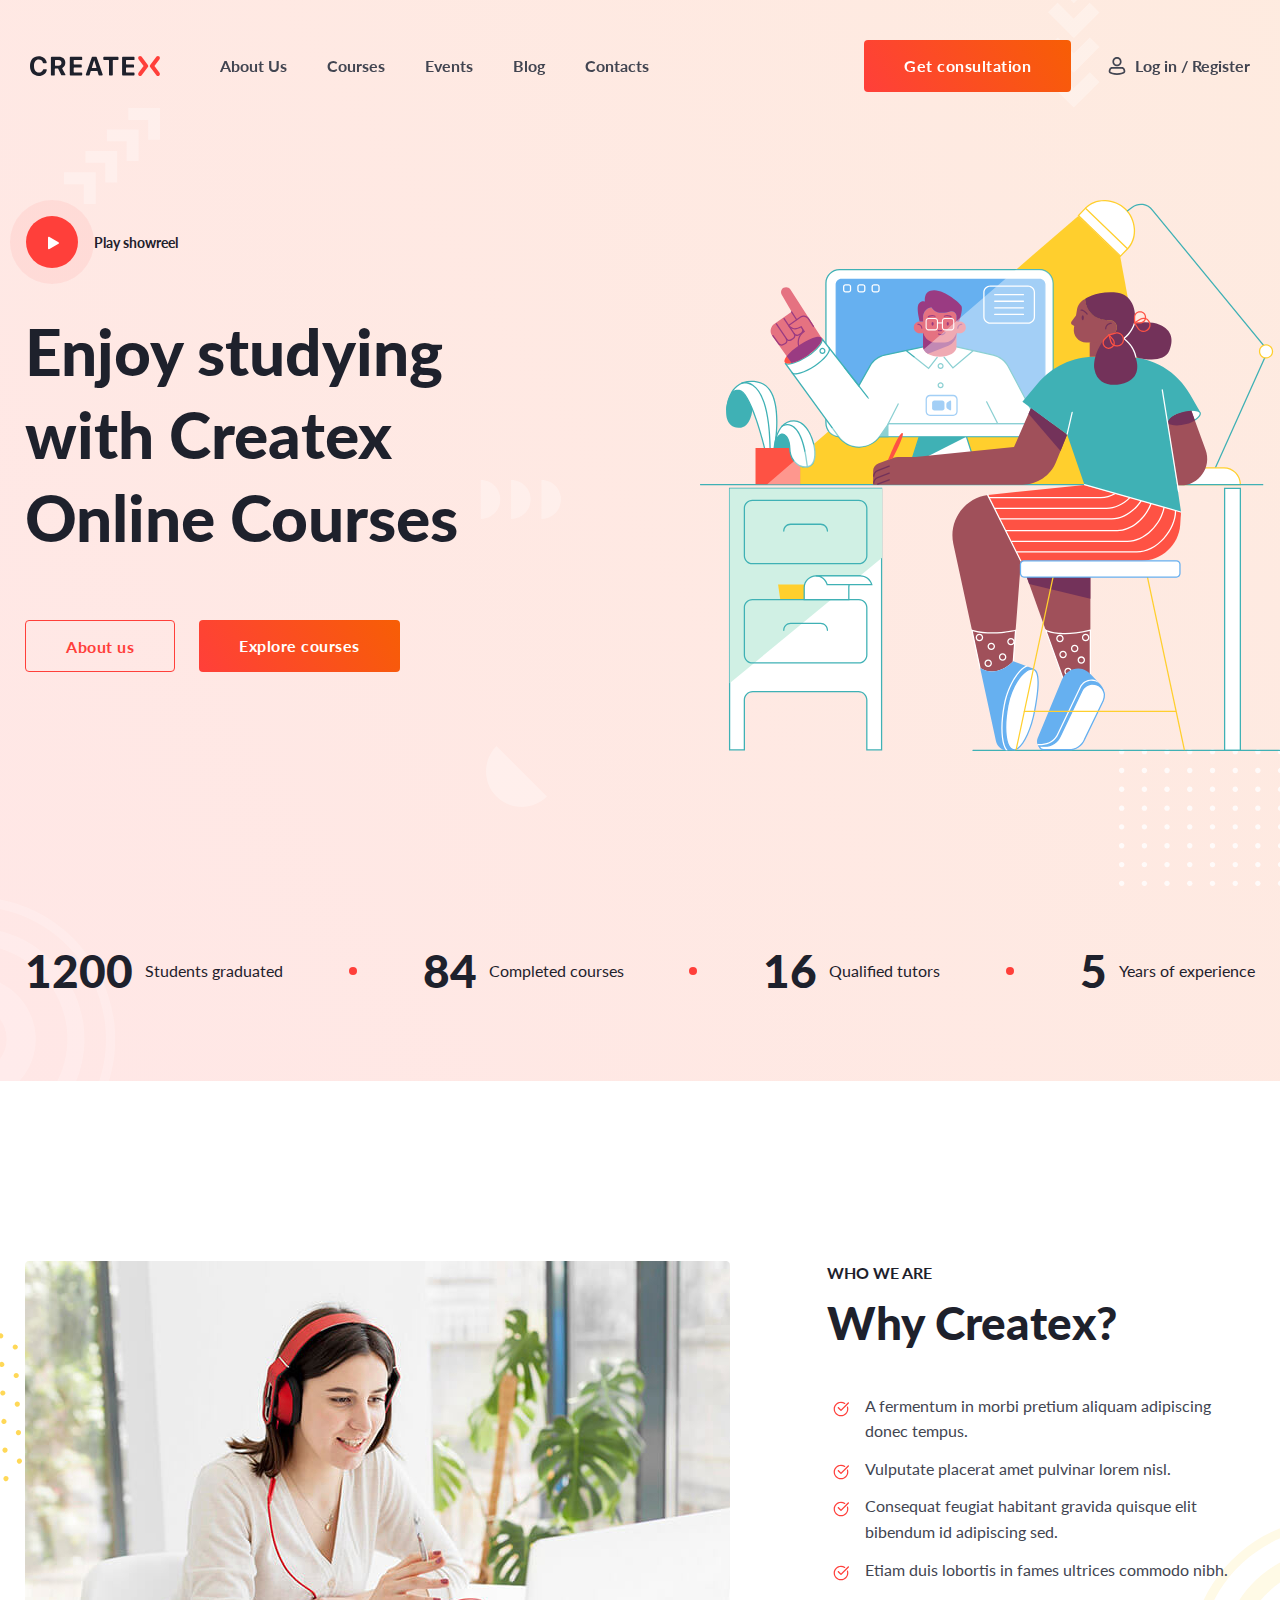
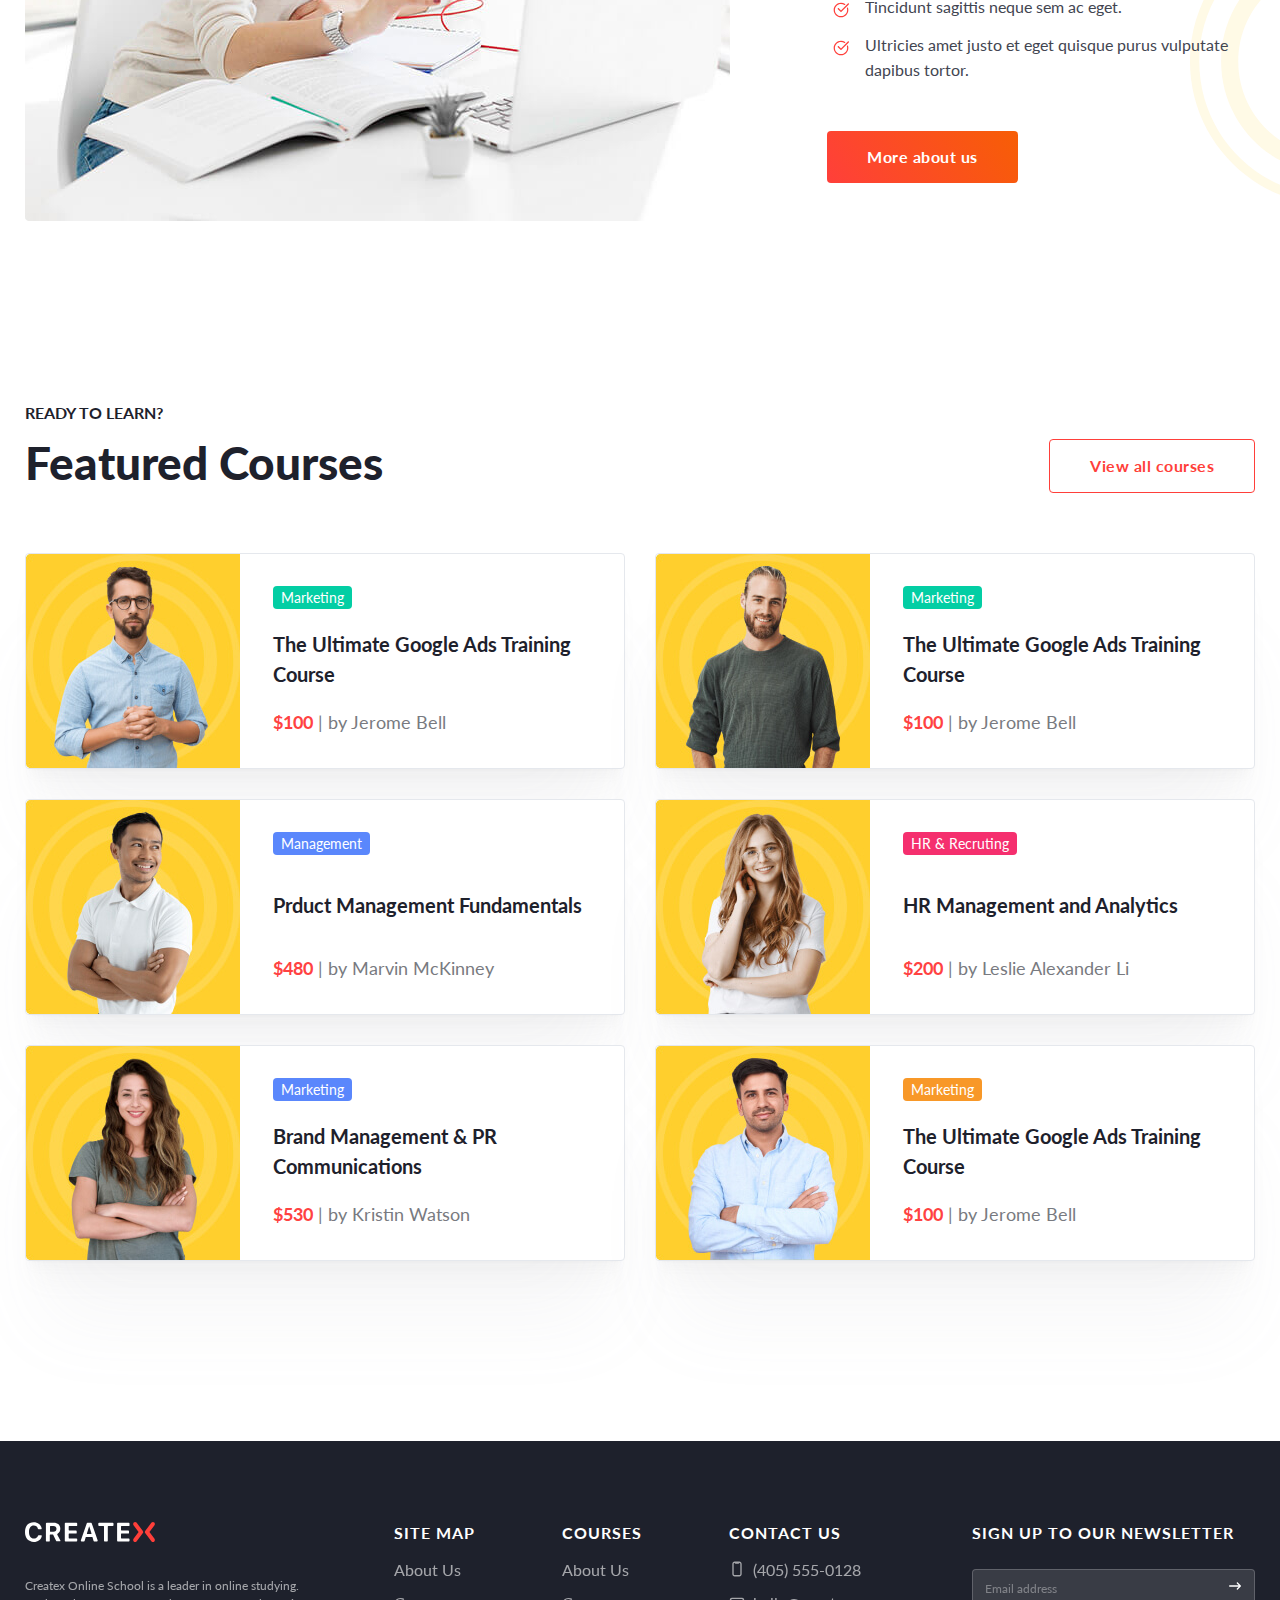
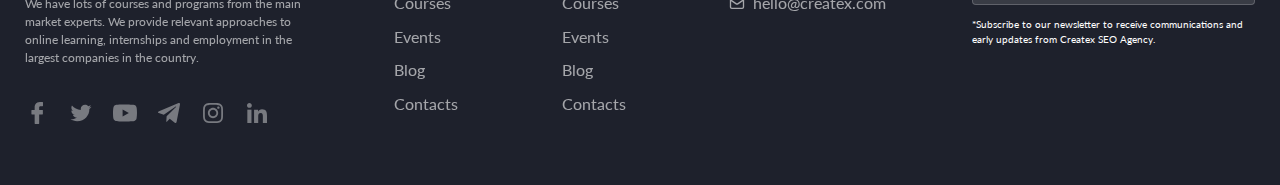
==== index.html @ 025183d6 "Add files via upload" ====
<!DOCTYPE html>
<html lang="en">

<head>
	<meta charset="UTF-8">
	<meta http-equiv="X-UA-Compatible" content="IE=edge">
	<meta name="viewport" content="width=device-width, initial-scale=1.0">
	<link rel="stylesheet" href="css/reset.css">
	<link rel="stylesheet" href="css/style.css">
	<title>Lesson_16</title>
</head>

<body>
	<div class="wrapper">
		<header class="header">
			<div class="header__container">
				<a href="index.html" class="header__logo">
					<img src="img/logo.svg" alt="logo">
				</a>
				<nav class="header__menu">
					<ul class="header__list">
						<li class="header__items header__link--hover"><a href="#about" class="header__link ">About
								Us</a>
						</li>
						<li class="header__items header__link--hover"><a href="#courses"
								class="header__link  ">Courses</a>
						</li>
						<li class="header__items header__link--hover"><a href="" class="header__link  ">Events</a></li>
						<li class="header__items header__link--hover"><a href="" class="header__link  ">Blog</a></li>
						<li class="header__items header__link--hover"><a href="contacts.html"
								class="header__link  ">Contacts</a>
						</li>
					</ul>
				</nav>
				<div class="header__action action-top">
					<a href="" class="action-top__botton botton">Get consultation</a>
					<a href="" class="action-top__action-loginreg action-top__action-loginreg--hover">Log in /
						Register</a>
				</div>
			</div>

		</header>
		<main class="page">
			<section class="page__main main">
				<div class="main__container">
					<div class="main__page">
						<div class="main__content">
							<a href="" class="main__play"><span class="main__play-img"></span> Play showreel</a>
							<h1 class="main__title-text">Enjoy studying
								with Createx Online Courses</h1>
							<div class="main__action-botton-more">
								<a href="#" class="main__botton botton botton--transparent">About us</a>
								<a href="#" class="main__botton botton">Explore courses</a>
							</div>
						</div>
						<div class="main__content-img">
							<img class="main__img" src="img/illustration.svg" alt="mainimg">
						</div>
					</div>
					<div class="main__statistics statistics-content">
						<div class="statistics-content__items">
							<div class="statistics-content__size">1200</div>
							<div class="statistics-content__text">Students graduated</div>
						</div>
						<div class="statistics-content__circle"></div>
						<div class="statistics-content__items">
							<div class="statistics-content__size">84</div>
							<div class="statistics-content__text">Completed courses</div>
						</div>
						<div class="statistics-content__circle"></div>
						<div class="statistics-content__items">
							<div class="statistics-content__size">16</div>
							<div class="statistics-content__text">Qualified tutors</div>
						</div>
						<div class="statistics-content__circle"></div>
						<div class="statistics-content__items">
							<div class="statistics-content__size">5</div>
							<div class="statistics-content__text">Years of experience</div>
						</div>
					</div>
				</div>
				<div class="main__background items-background">
					<div class="items-background__item items-background--1"></div>
					<div class="items-background__item items-background--2"></div>
					<div class="items-background__item items-background--3"></div>
					<div class="items-background__item items-background--4"></div>
					<div class="items-background__item items-background--5"></div>
					<div class="items-background__item items-background--6"></div>
				</div>
			</section>

			<section class="page__about about" id="about">
				<div class="about__container">
					<div class="about__img ">
						<img src="img/girl-call.jpg" alt="mainimg">
					</div>
					<div class="about__content">
						<div class="about__title-box title-box">
							<div class="title-box">
								<p class="title-box__text">Who we are</p>
								<h2 class="title-box__title">Why Createx?</h2>
							</div>
						</div>
						<ul class="title-box__list list-list">
							<li class="list-list__items">A fermentum in morbi pretium aliquam adipiscing donec tempus.
							</li>
							<li class="list-list__items">Vulputate placerat amet pulvinar lorem nisl.</li>
							<li class="list-list__items">Consequat feugiat habitant gravida quisque elit bibendum id
								adipiscing sed.</li>
							<li class="list-list__items">Etiam duis lobortis in fames ultrices commodo nibh.</li>
							<li class="list-list__items">Tincidunt sagittis neque sem ac eget.</li>
							<li class="list-list__items">Ultricies amet justo et eget quisque purus vulputate dapibus
								tortor.</li>
						</ul>
						<a href="" class="title-box__botton botton">More about us</a>
					</div>
				</div>
				<div class="about__background">
					<div class="about__items-background about__items-background--1"></div>
					<div class="about__items-background about__items-background--2"></div>
				</div>
			</section>


			<section class="page__courses courses" id="courses">
				<div class="courses__container">

					<div class="courses__title">
						<div class="courses__box title-box">
							<p class="title-box__text">Ready to learn?</p>
							<h2 class="title-box__title">Featured Courses</h2>
						</div>
						<a href="#" class="courses__botton botton botton--transparent">View all courses</a>
					</div>

					<div class="courses__body card-items">
						<div class="card-items__items">
							<div class="card-items__img">
								<img src="img/person1.png" alt="img">
							</div>
							<div class="card-items__card-content">
								<div class="card-items__labe card-items__labe--green">Marketing</div>
								<h3 class="card-items__text">The Ultimate Google Ads Training Course</h3>
								<div class="card-items__price"><span>$100</span> | by Jerome Bell</div>
							</div>
						</div>
						<div class="card-items__items">
							<div class="card-items__img">
								<img src="img/person2.png" alt="img">
							</div>
							<div class="card-items__card-content">
								<div class="card-items__labe card-items__labe--green">Marketing</div>
								<h3 class="card-items__text">The Ultimate Google Ads Training Course</h3>
								<div class="card-items__price"><span>$100</span> | by Jerome Bell</div>
							</div>
						</div>
						<div class="card-items__items">
							<div class="card-items__img">
								<img src="img/person3.png" alt="img">
							</div>
							<div class="card-items__card-content">
								<div class="card-items__labe card-items__labe--blue">Management</div>
								<h3 class="card-items__text">Prduct Management Fundamentals</h3>
								<div class="card-items__price"><span>$480</span> | by Marvin McKinney</div>
							</div>
						</div>
						<div class="card-items__items">
							<div class="card-items__img">
								<img src="img/person4.png" alt="img">
							</div>
							<div class="card-items__card-content">
								<div class="card-items__labe card-items__labe--red">HR & Recruting</div>
								<h3 class="card-items__text">HR Management and Analytics</h3>
								<div class="card-items__price"><span>$200</span> | by Leslie Alexander Li</div>
							</div>
						</div>
						<div class="card-items__items">
							<div class="card-items__img">
								<img src="img/person5.png" alt="img">
							</div>
							<div class="card-items__card-content">
								<div class="card-items__labe card-items__labe--blue">Marketing</div>
								<h3 class="card-items__text">Brand Management & PR Communications</h3>
								<div class="card-items__price"><span>$530</span> | by Kristin Watson</div>
							</div>
						</div>
						<div class="card-items__items">
							<div class="card-items__img">
								<img src="img/person6.png" alt="img">
							</div>
							<div class="card-items__card-content">
								<div class="card-items__labe card-items__labe--orange">Marketing</div>
								<h3 class="card-items__text">The Ultimate Google Ads Training Course</h3>
								<div class="card-items__price"><span>$100</span> | by Jerome Bell</div>
							</div>
						</div>
					</div>
				</div>
			</section>

		</main>
		<footer class="footer">
			<div class="footer__container ">
				<div class="footer__about">
					<a href="index.html" class="footer__logo">
						<img src="img/logow.svg" alt="logo">
					</a>
					<p>
						Createx Online School is a leader in online studying. We have lots of courses and programs from
						the main market experts. We provide relevant approaches to online learning, internships and
						employment in the largest companies in the country.
					</p>
					<div class="footer__title title-box">
						<div class="title-box__socials">
							<a href="" target="_blank" class="title-box__img">
								<img src="/img/contact/svg/facebook.svg" alt="facebook">
							</a>
							<a href="" target="_blank" class="title-box__img">
								<img src="/img/contact/svg/twitter.svg" alt="twitter">
							</a>
							<a href="" target="_blank" class="title-box__img">
								<img src="/img/contact/svg/youtube.svg" alt="youtube">
							</a>
							<a href="" target="_blank" class="title-box__img">
								<img src="/img/contact/svg/telegram.svg" alt="telegram">
							</a>
							<a href="" target="_blank" class="title-box__img">
								<img src="/img/contact/svg/instagram.svg" alt="instagram">
							</a>
							<a href="" target="_blank" class="title-box__img">
								<img src="/img/contact/svg/linkedIn.svg" alt="linked">
							</a>
						</div>
					</div>
				</div>
				<div class="footer__site-map">
					<nav class="footer__content">
						<ul class="footer__list">
							<li class="footer__item">SITE MAP</li>
							<li class="footer__item"><a href="">About Us</a> </li>
							<li class="footer__item"><a href="">Courses</a> </li>
							<li class="footer__item"><a href="">Events</a> </li>
							<li class="footer__item"><a href="">Blog</a> </li>
							<li class="footer__item"><a href="">Contacts</a> </li>
						</ul>
					</nav>
				</div>
				<div class="footer__courses">
					<nav class="footer__content">
						<ul class="footer__list">
							<li class="footer__item">COURSES</li>
							<li class="footer__item"><a href="">About Us</a> </li>
							<li class="footer__item"><a href="">Courses</a> </li>
							<li class="footer__item"><a href="">Events</a> </li>
							<li class="footer__item"><a href="">Blog</a> </li>
							<li class="footer__item"><a href="">Contacts</a> </li>

						</ul>
					</nav>
				</div>
				<div class="footer__contact">
					<nav class="footer__content">
						<ul class="footer__list">
							<li class="footer__item">CONTACT US</li>
							<li class="footer__item telef"><a href="tel:4055550128">(405) 555-0128</a></li>
							<li class="footer__item email"><a href="mailto:hello@createx.com">hello@createx.com</a></li>
						</ul>
					</nav>
				</div>
				<div class="footer__singemail">
					<div class="footer__titletext">
						SIGN UP TO OUR NEWSLETTER
					</div>
					<div class="footer__emailform">
						<form action="#">
							<div class="footer__form-futer">
								<div class="footer__body">
									<div class="footer__obolocka ">
										<input class="footer__input" id="email-04" class=" " required name="email-04"
											type="email" placeholder="Email address">
									</div>
									<label class="footer__label" for="email-04">*Subscribe to our newsletter to
										receive
										communications and early updates from Createx SEO Agency.</label>
								</div>
							</div>
						</form>
					</div>
				</div>
			</div>
			<div class="footer__dev dev">

			</div>
		</footer>

	</div>

</body>

</html>
---- css/style.css ----
@import url("https://fonts.googleapis.com/css?family=Lato:regular,700,900&display=swap");

body {
    font-family: "lato";
    color: #424551;
}

.wrapper {
    overflow: hidden;
    min-height: 100%;
    position: relative;

    display: flex;
    flex-direction: column;
}

.wrapper>main {
    flex-grow: 1;
}

[class*="__container"] {
    max-width: 1260px;
    margin: 0 auto;
    padding-left: 15px;
    padding-right: 15px;
}

.header {
    position: fixed;
    top: 0;
    left: 0;
    width: 100%;
    padding: 20px 0;
    z-index: 50;
    /* background-color: #feeae1; */
}

.header__container {
    display: flex;
    padding: 20px;
    align-items: center;
    gap: 60px;

}



.header__menu {
    flex-grow: 1;
}

.header__list {
    display: flex;
    font-family: 'Lato';
    font-style: normal;
    font-weight: 700;
    font-size: 16px;
    line-height: 160%;
    gap: 40px;
    flex-wrap: wrap;
}



.header__action {
    display: flex;
    gap: 36px;
    align-items: center;
    flex-wrap: wrap;
}



.botton {
    background: linear-gradient(55.95deg, #FF3F3A 0%, #F75E05 100%);
    border-radius: 4px;
    color: #FFFFFF;
    font-family: 'Lato';
    font-style: normal;
    font-weight: 700;
    font-size: 16px;
    line-height: 52px;
    letter-spacing: 0.5px;
    padding: 0 40px;
    transition: 0.3s;
}

.botton:hover {
    box-shadow: 5px 6px 8px 2px rgb(148 71 98);
    transform: translate(0.3px, -0.3px);
}

.action-top__action-loginreg {
    font-family: 'Lato';
    font-style: normal;
    font-weight: 700;
    font-size: 16px;
    line-height: 160%;
    display: flex;
    flex-direction: row-reverse;
    align-items: center;
    gap: 8px;
}

.action-top__action-loginreg::after {
    content: "";
    width: 20px;
    height: 20px;
    background: url(../img/svg/user.svg) center no-repeat;
    transition: 0.3s;
}

.action-top__action-loginreg:hover:after {
    transform: scale(1.1);
}

.header__link--hover,
.action-top__action-loginreg--hover {
    position: relative;
}

.header__link--hover::before,
.action-top__action-loginreg--hover::before {
    position: absolute;
    content: "";
    width: 100%;
    height: 2px;
    background-color: #424551;
    bottom: -0px;
    left: 0;
    transform: scaleX(0);
    transition: transform, 0.3s;
}

.header__link--hover:hover::before,
.action-top__action-loginreg--hover:hover::before {
    transform: scaleX(1);
    bottom: -7px;
}

.main {
    background: linear-gradient(55.95deg, #ff403a20 0%, #F75E0520 100%);

}

.main__container {
    padding-top: 200px;
    padding-bottom: 80px;
    position: relative;
    z-index: 2;
}

.main__page {
    display: flex;
    justify-content: space-between;

}

.main__content {
    flex: 0 1 50%;
}

.main__play {
    transform: translateX(-15px);
}

.main__play-img {
    font-style: normal;
    font-weight: 700;
    font-size: 14px;
    line-height: 150%;
    width: 84px;
    height: 84px;
    background: #FF3F3A12;
    border-radius: 50%;
    position: relative;
}

.main__play-img::before {
    content: "";
    width: 52px;
    height: 52px;
    position: absolute;
    background: #FF3F3A;
    border-radius: 50%;
    inset: 16px;
}

.main__play-img::after {
    content: "";
    width: 16px;
    height: 16px;
    background: url(../img/svg/play.svg) center no-repeat;
    position: absolute;
    inset: 35px;
}

.main__play {
    font-style: normal;
    font-weight: 700;
    font-size: 14px;
    line-height: 150%;
    display: inline-flex;
    align-items: center;
    color: #1E212C;
}

.main__title-text {
    font-style: normal;
    font-weight: 900;
    font-size: 64px;
    line-height: 130%;
    margin-top: 24px;
    color: #1E212C;
    max-width: 496px;
}

.main__action-botton-more {
    height: 52px;
    display: flex;
    gap: 24px;
    margin-top: 60px;
}



.botton--transparent {
    background: transparent;
    border: 1px solid #FF3F3A;
    color: #FF3F3A;
}



.main__img {
    max-width: 107.8%;
    transform: translate(7.8%, 0px);
}

.main__statistics {
    margin-top: 190px;

}

.statistics-content {
    display: flex;
    align-items: center;
    flex-direction: row;
    justify-content: space-between;
    color: #1E212C;
}

.statistics-content__items {
    display: flex;
    align-items: center;
    gap: 12px;
}

.statistics-content__circle {

    width: 8px;
    height: 8px;
    background: #FF3F3A;
    border-radius: 50%;
}


.statistics-content__size {
    font-style: normal;
    font-weight: 900;
    font-size: 46px;
    line-height: 130%;
    transition: 1s;
}

.statistics-content__size:hover {
    transform: scale(1.1);
}

.statistics-content__text {
    font-style: normal;
    font-weight: 400;
    font-size: 16px;
    line-height: 160%;
}


.page__main {
    position: relative;

}

.items-background__item {
    position: absolute;
    pointer-events: none
}

.items-background--1 {
    background: url(../img/svg/circles.svg) center no-repeat;
    width: 284px;
    height: 284px;
    top: 83%;
    right: 91%;
    animation: circle-moves 45s linear infinite;
}

@keyframes circle-moves {
    0% {
        top: 100%;
        right: 100%;
    }

    25% {
        top: 52%;
        right: 52%;
        transform: scale(2);
    }

    50% {
        top: 87%;
        right: 11%;
        transform: scale(0.5);
    }

    80% {
        top: 18%;
        right: 41%;
        transform: scale(1.5);
    }

    100% {
        top: -25%;
        right: 67%;
        transform: scale(1);
    }
}

.items-background--2 {
    background: url(../img/svg/shapes.svg) center no-repeat;
    width: 96px;
    height: 96px;
    --top-y: 96px;
    --left-x: 96px;
    top: 10%;
    left: 5%;
    animation: arrow-moves 5s linear infinite;
}

@keyframes arrow-moves {
    0% {
        top: calc(10% + (var(--top-y)*2));
        left: calc(5% - (var(--left-x)*2));
        opacity: 0;
    }

    20% {
        opacity: 1;
    }

    80% {
        opacity: 1;
    }

    100% {
        top: calc(10% - (var(--top-y)*2));
        left: calc(5% + (var(--left-x)*2));
        opacity: 0;
    }
}

.items-background--3 {
    background: url(../img/svg/shapes_1.svg) center no-repeat;
    width: 284px;
    height: 284px;
    top: -90px;
    right: 5%;
    animation: arrow-moves-down 25s linear infinite;
}

@keyframes arrow-moves-down {
    0% {
        top: -10%;
        right: 5%;
        /* opacity: 0; */
    }

    100% {
        top: 100%;
        right: 5%;
        /* opacity: 0; */
    }
}

.items-background--4 {
    background: url(../img/svg/ector.svg) center no-repeat;
    width: 61px;
    height: 61px;
    top: 69%;
    left: 38%;
    animation: semicircle 15s linear infinite;
}

@keyframes semicircle {
    0% {
        transform: rotate(0deg);
    }

    100% {
        transform: rotate(360deg);
    }
}

.items-background--5 {
    background: url(../img/svg/shapes2.svg) center no-repeat;
    width: 88px;
    height: 47px;
    top: 44%;
    right: 56%;
    animation: semicircle-more 25s linear infinite;
}

@keyframes semicircle-more {
    0% {
        right: 100%;
        opacity: 0;
    }

    30% {
        opacity: 1;
    }

    70% {
        opacity: 1;
    }

    100% {
        right: -10%;
        opacity: 0;
    }
}

.items-background--6 {
    background: url(../img/svg/dots.svg) center no-repeat;
    width: 187px;
    height: 137px;
    right: -2%;
    bottom: 18%;
    animation: square 15s linear infinite;
}

@keyframes square {
    0% {
        transform: scale(1);
        opacity: 0;
    }

    30% {
        opacity: 1;
        transform: scale(0.2);
    }

    70% {
        opacity: 1;
        transform: scale(0.8);
    }

    100% {
        transform: scale(1);
        /* opacity: 0; */
    }
}

.about {
    position: relative;
    /* margin-top: 180px; */
    padding-top: 180px;
    margin-bottom: 180px;

}

.about__container {
    position: relative;
    z-index: 2;
    display: flex;
    flex-direction: row;
    justify-content: space-between;
    gap: 35px;
}

.about__img {
    width: 705px;
    height: 560px;
    flex: 0 0 57.3%;
    position: relative;
}

.about__img img {
    max-width: 100%;
    transition: 1s;
}

.about__img img:hover {
    transform: scale(1.05);
    position: absolute;
    top: 0;
    left: 0;
    z-index: 2;
    border-radius: 16px;
    box-shadow: 6px 5px 13px 7px rgb(207 137 8);
}



.about__title-box {
    margin-bottom: 40px;
}

.title-box {
    display: flex;
    flex-direction: column;
    gap: 8px;
    color: #1E212C;
    font-style: normal;
}

.title-box__text {
    font-weight: 700;
    font-size: 16px;
    line-height: 150%;
    text-transform: uppercase;
}

.title-box__title {

    font-weight: 900;
    font-size: 46px;
    line-height: 130%;
}

.title-box__list {
    margin-left: 38px;
    margin-bottom: 48px;
    max-width: 390px;
}

.list-list {
    font-style: normal;
    font-weight: 400;
    font-size: 16px;
    line-height: 160%;
}

.list-list__items:not(:last-child) {
    margin-bottom: 12px;
}

.list-list__items {
    position: relative;
    gap: 16px;
}

.list-list__items::before {
    left: -32px;
    top: 8px;
    content: "";
    position: absolute;
    background: url(../img/svg/check.svg) 0 0/contain no-repeat;
    width: 16px;
    height: 16px;
}

.title-box__botton {
    display: inline-block;
}

.about__items-background {
    position: absolute;
}

.about__items-background--1 {
    background: url(../img/svg/dots2.svg) no-repeat;
    top: 240px;
    right: 94%;
    width: 216px;
    height: 214px;
    animation: square2 15s linear infinite;
}

@keyframes square2 {
    0% {
        transform: scale(1) rotate(0deg);
        opacity: 0;
        right: 94%;
    }

    33% {
        opacity: 1;
        transform: scale(1.2) rotate(120deg);
    }

    66% {
        opacity: 1;
        transform: scale(1.8) rotate(240deg);
    }

    100% {
        transform: scale(1) rotate(360deg);
        opacity: 0;
        right: 84%;
    }
}

.about__items-background--2 {
    background: url(../img/svg/circles2.svg) no-repeat;
    top: 437px;
    left: 93%;
    width: 287px;
    height: 287px;
    animation: circle-moves33 25s linear infinite;
}

@keyframes circle-moves33 {
    0% {
        transform: scale(1);
        opacity: 0;
        left: 94%;
        top: 437px;
    }

    33% {
        left: 84%;
        top: 437px;
        opacity: 1;
        transform: scale(1.2);
    }

    66% {
        left: 84%;
        top: 20%;
        opacity: 1;
        transform: scale(1.8);
    }

    100% {
        transform: scale(1);
        opacity: 0;
        top: 10%;
        left: 100%;
    }
}

.courses__container {
    margin-bottom: 180px;

}

.courses__title {
    display: flex;
    justify-content: space-between;
    align-items: flex-end;
    margin-bottom: 60px;
}

.card-items {
    display: flex;
    align-content: center;
    flex-wrap: wrap;
    justify-content: space-evenly;
    gap: 30px;

}

.card-items__items {
    display: flex;
    background: #FFFFFF;
    border: 1px solid #E5E8ED;
    box-shadow: 0px 80px 80px -20px rgba(154, 156, 165, 0.08), 0px 30px 24px -10px rgba(154, 156, 165, 0.05), 0px 12px 10px -6px rgba(154, 156, 165, 0.04), 0px 4px 4px -4px rgba(30, 33, 44, 0.03);
    border-radius: 4px;
    width: 600px;
    transition: 0.3s;
}

.card-items__items:hover {
    box-shadow: 0px 80px 80px -20px rgba(154, 156, 165, 0.16), 0px 30px 24px -10px rgba(154, 156, 165, 0.1), 0px 12px 10px -6px rgba(154, 156, 165, 0.08), 0px 4px 4px -4px rgba(30, 33, 44, 0.05);
}



.card-items__img {
    flex: 1 1 36%;
    transition: 0.5s;

}

.card-items__img:hover {
    transform: scale(1.1);

}

.card-items__img img {
    max-width: 100%;
    /* border-radius: 4px; */
}

.card-items__img:hover>img {
    border-radius: 4px;
}

.card-items__card-content {
    flex: 1 1 64%;
    padding: 32px;
    display: flex;
    flex-direction: column;
    justify-content: space-between;
    align-items: flex-start;
}

.card-items__labe {
    font-style: normal;
    font-weight: 400;
    font-size: 14px;
    line-height: 150%;

    color: #FFFFFF;
    padding: 1px 8px;
    border-radius: 4px;
}

.card-items__text {
    font-style: normal;
    font-weight: 700;
    font-size: 20px;
    line-height: 150%;
    color: #1E212C;
}

.card-items__price {
    font-style: normal;
    font-weight: 400;
    font-size: 18px;
    line-height: 150%;
    color: #787A80;
}

.card-items__price span {
    font-weight: 700;
    color: #FF4242;
}

.card-items__labe--green {
    background-color: #03CEA4;
}

.card-items__labe--blue {
    background: #5A87FC;
}

.card-items__labe--red {
    background: #F52F6E;
}

.card-items__labe--orange {
    background: #F89828;
}

/* /////////////////////contact///////////////////////// */


.contacts__container {
    margin-top: 150px;
    margin-bottom: 150px;
}

.contact-info {
    display: flex;
    align-items: center;
    justify-content: space-between;
    gap: 10px;
}

.contact-info__content {
    display: flex;
    flex-direction: column;
    flex: 1 1 42%;

}


.contact-info__title:first-child {
    margin-bottom: 40px;
}

.contact-info__map {
    flex: 1 1 56%;
    transition: 0.5s;
}

.contact-info__map img {
    max-width: 100%;
}

.contact-info__block-adress:not(:nth-last-child(2)) {
    margin-bottom: 24px;
}

.contact-info__block-adress:nth-last-child(2) {
    margin-bottom: 48px;
}

.adress-block {
    padding-left: 36px;
}

.adress-block--mail {
    background: url(../img/contact/svg/fone.svg) top left no-repeat;
}

.adress-block--fone {
    background: url(../img/contact/svg/call.svg) top left no-repeat;
}

.adress-block--address {
    background: url(../img/contact/svg/address.svg) top left no-repeat;
}

.adress-block__title {
    font-style: normal;
    font-weight: 700;
    font-size: 14px;
    line-height: 150%;
    color: #787A80;
}

.adress-block__content {
    font-style: normal;
    font-weight: 400;
    font-size: 18px;
    line-height: 150%;
    color: #1E212C;
}

.title-box__socials {
    margin-top: 24px;
    display: flex;
    gap: 32px;
}

.title-box__img {
    cursor: pointer;
}

/* .//////////////////................. */

.form-contact__container {
    margin-bottom: 180px;
    display: flex;
    justify-content: space-between;
    align-items: center;
    gap: 8%;
}

.form-contact__img {
    flex: 1 1 35%;
}

.form-contact__img img {
    max-width: 100%;
}

.form-contact__form {
    flex: 1 1 55%;
}

.form-contact__forms {
    margin-top: 40px;
    display: flex;
    flex-wrap: wrap;
    grid-column: 24px;
    gap: 24px;
}

.form-contact__title {}

.title-box {}

.title-box__text {}

.title-box__title {}

.form-contact__line {
    flex: 1 1 48%;
    display: flex;
    flex-direction: column;
}

.form-contact__line>label {
    margin-bottom: 8px;
}

.form-contact__label {
    font-style: normal;
    font-weight: 400;
    font-size: 16px;
    line-height: 160%;
    color: #424551;
}

.form-contact__input,
.form-contact__textarea {
    background: #FFFFFF;
    border: 1px solid #D7DADD;
    border-radius: 4px;
    height: 52px;
    padding: 13px 16px;
    transition: 0.3s;
}
.form-contact__input:focus,
.form-contact__textarea:focus {  
    outline: 1px solid #f6de74d4;
    box-shadow: 3px 4px 6px 1px rgb(148 71 98);
}

.form-contact__line--textarea {
    flex: 1 1 100%;

}

.form-contact__input::placeholder,
.form-contact__textarea {
    font-style: normal;
    font-weight: 400;
    font-size: 16px;
    line-height: 160%;
    color: #9A9CA5;
}

.form-contact__textarea {
    height: 128px;
  resize: vertical;
}

.checkbox__text {}

.form-contact__checkbox {
    position: absolute;
	width: 0;
	height: 0;
	opacity: 0;

}

.form-contact__checkbox {}

.form-contact__line>label.form-contact__label-checkbox {
    padding-left: 28px;
    font-style: normal;
font-weight: 400;
font-size: 16px;
line-height: 160%;
color: #424551;
    position: relative;
    margin-bottom: 0;
}

.form-contact__line>label.form-contact__label-checkbox::before {
    position: absolute;
    left: 0px;
    top: 5px;
    content: "";
    width: 16px;
    height: 16px;
    background: #FF3F3A;
    border: 1px solid #FF3F3A;
    border-radius: 3px;
    transition: 0.4s;
}
.form-contact__line>label.form-contact__label-checkbox:hover:before {
    box-shadow: 2px 2px 2px 1px rgb(148 71 98);
    transform: translate(0.3px, -0.3px);
}
.form-contact__checkbox:checked +  .form-contact__label-checkbox::after {
    
    position: absolute;
    left: 3px;
    top: 9px;
    content: "";
    width: 16px;
    height: 16px;
    background: url(../img/contact/svg/check.svg) 0 0 no-repeat; 
    border-radius: 3px;
}

.form-contact__line--widthc {
    flex: 1 1 44%;
    display: flex;
    gap: 12px;
    flex-direction: row ;
}

.form-contact__line--width {
    flex: 1 1 48.3%;
}

.form-contact__button {}

.botton {}




/* /////////////////////fuuter///////////////////////// */


footer {
    /* height: 396px; */


    background: #1E212C;
}

.footer__container {
    padding-top: 80px;
    padding-bottom: 60px;
    display: flex;
    flex-direction: row;
    justify-content: space-between;
    flex-wrap: wrap; 
}
.footer__about { 
    flex-basis: 23%; 
    display: flex;
    flex-direction: column;
    justify-content: space-between;
}
.footer__about p{
    margin-top: 24px;
    font-style: normal;
font-weight: 400;
font-size: 12px;
line-height: 150%;  
color: #FFFFFF;
opacity: 0.6;
 }
.footer__logo {
    width: 130px;
    height: 22px;
}
.footer__logo {
    max-width: 100%;
}
.footer__title .title-box__socials{
    gap: 20px;
}
.title-box {
}
.title-box__socials {
}
.title-box__img {
}
.footer__site-map {
}
.footer__content {
}
.footer__list li:first-child,
.footer__titletext{
    font-style: normal;
font-weight: 700;
font-size: 16px;
line-height: 150%; 
display: flex;
align-items: center;
letter-spacing: 1px;
text-transform: uppercase; 
color: #FFFFFF;
margin-bottom: 12px;
}
.footer__list li:not(:first-child ){
    font-style: normal;
    font-weight: 400;
    font-size: 16px;
    line-height: 160%; 
    display: flex;
    align-items: center; 
    color: #FFFFFF;
margin-bottom: 8px;
opacity: 0.6;
}
.footer__item {
}
.footer__courses {
}
.footer__contact .telef,
.footer__contact .email {
    position: relative;
    padding-left: 24px;
}

.footer__contact .telef::before,
.footer__contact .email::before{
    position: absolute;
    content: "";
    left: 0;
    top: 6;
    width: 16px;
    height: 16px;
    background-color: #F52F6E;
}
.footer__contact .telef::before{
    background: url(../img/svg/iphoneg.svg) 0 0 no-repeat;
}
.footer__contact .email::before{
    background: url(../img/svg/mailg.svg) 0 0 no-repeat;
}
.footer__singemail {
    flex-basis: 23%;
    display: flex;
    flex-direction: column;
}
.footer__titletext {
    margin-bottom: 24px;
}
.footer__emailform {
}
.footer__form-futer {
}
.footer__dev {
}
.dev {
}
.footer__body {
    display: flex;
    flex-direction: column;
}
.footer__obolocka{
    position: relative;
}
.footer__obolocka::before{
    position: absolute;
    content: "";
    background:  url(../img/svg/right.svg) 0 0 no-repeat;
    width: 16px;
    height: 16px;
    right: 12px;
    top: 9px;
    z-index: 2;
    cursor: pointer;
}
.footer__input {
    height: 36px;
background: rgba(255, 255, 255, 0.12);
border: 1px solid rgba(255, 255, 255, 0.2);
border-radius: 4px;
padding: 9px 12px;
width: 100%;
position: relative;
z-index: 1;
}
.footer__input::placeholder
{
    font-style: normal;
    font-weight: 400;
    font-size: 12px;
    line-height: 150%;
    color: rgba(255, 255, 255, 0.6);   
    opacity: 0.6;
}
.footer__input{
    color: rgba(255, 255, 255, 1);
    font-style: normal;
    font-weight: 400;
    font-size: 16px;
    line-height: 160%;  
}
.footer__input:focus{
    color: rgba(255, 255, 255, 1);
    font-style: normal;
    font-weight: 400;
    font-size: 16px;
    line-height: 160%;
}
.footer__label {
    font-style: normal;
font-weight: 400;
font-size: 10px;
line-height: 150%; 
display: flex;
align-items: center; 
color: #FFFFFF;
margin-top: 12px;

}
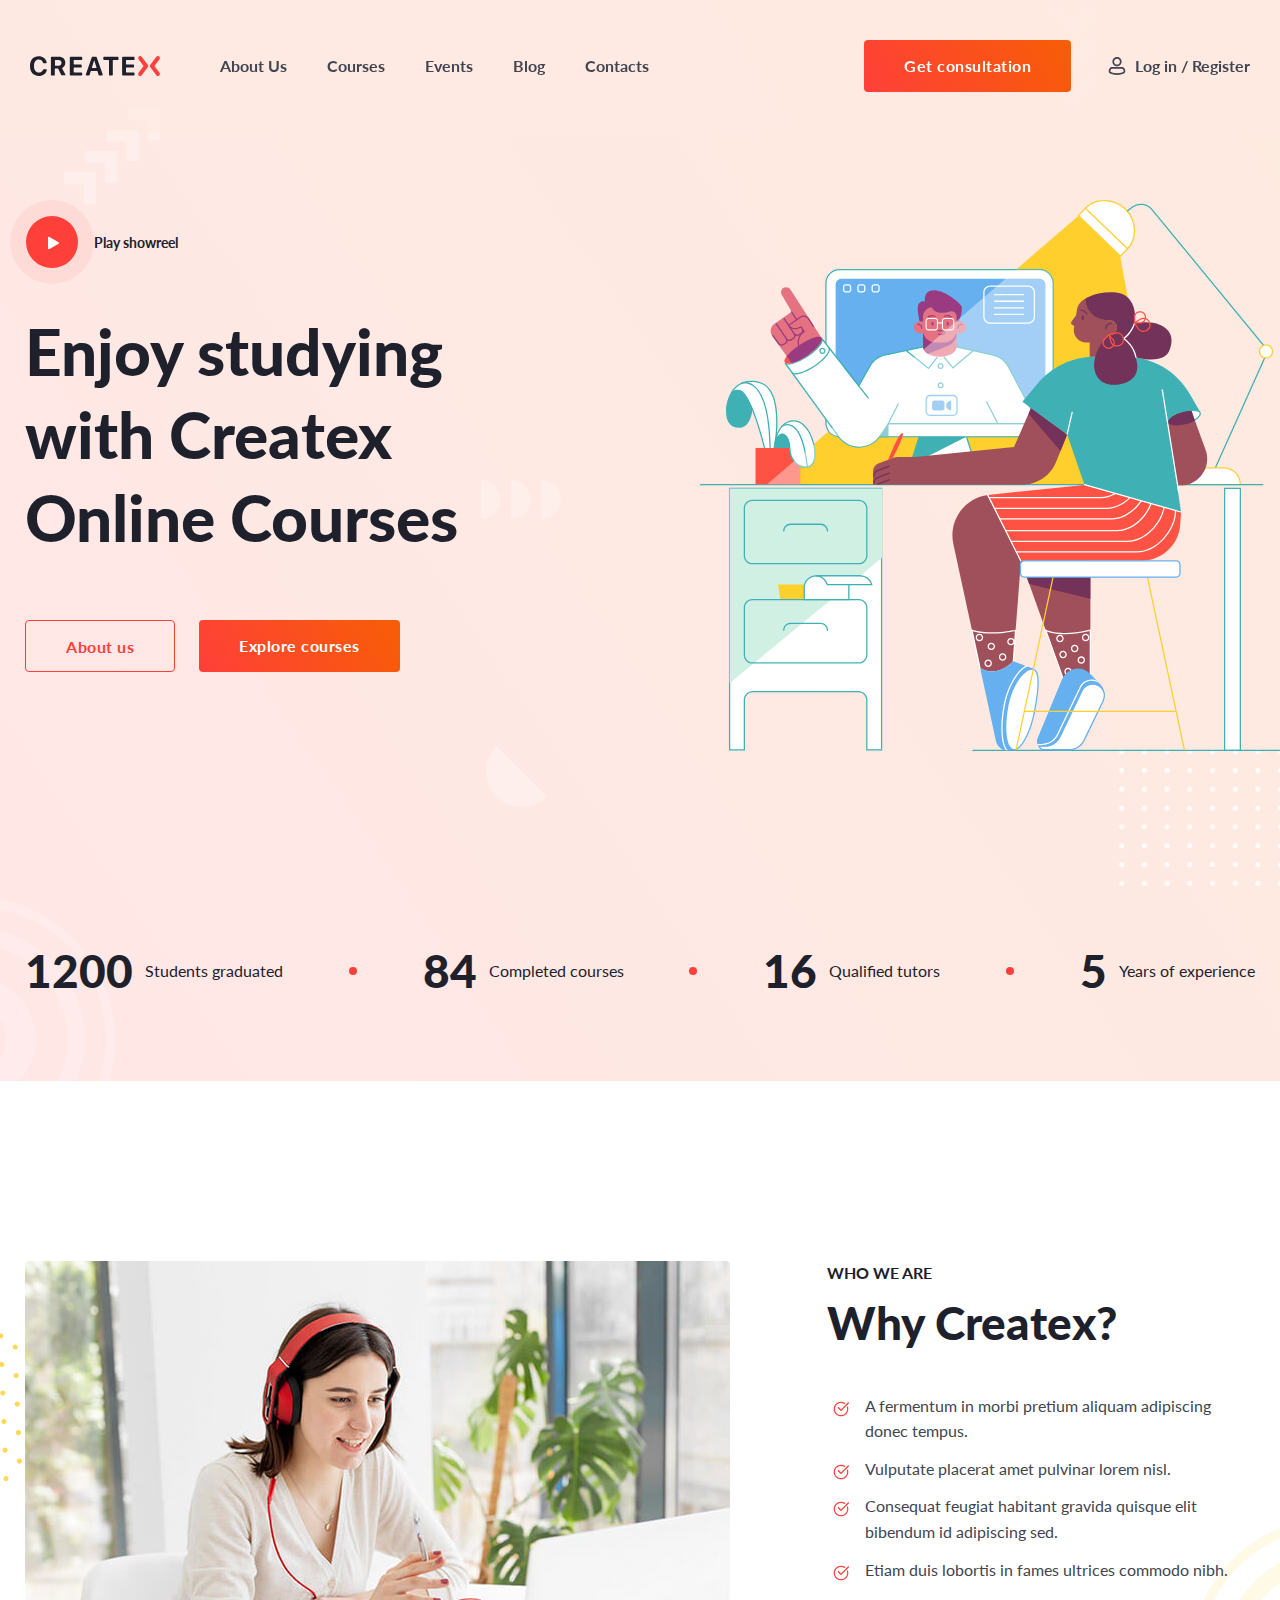
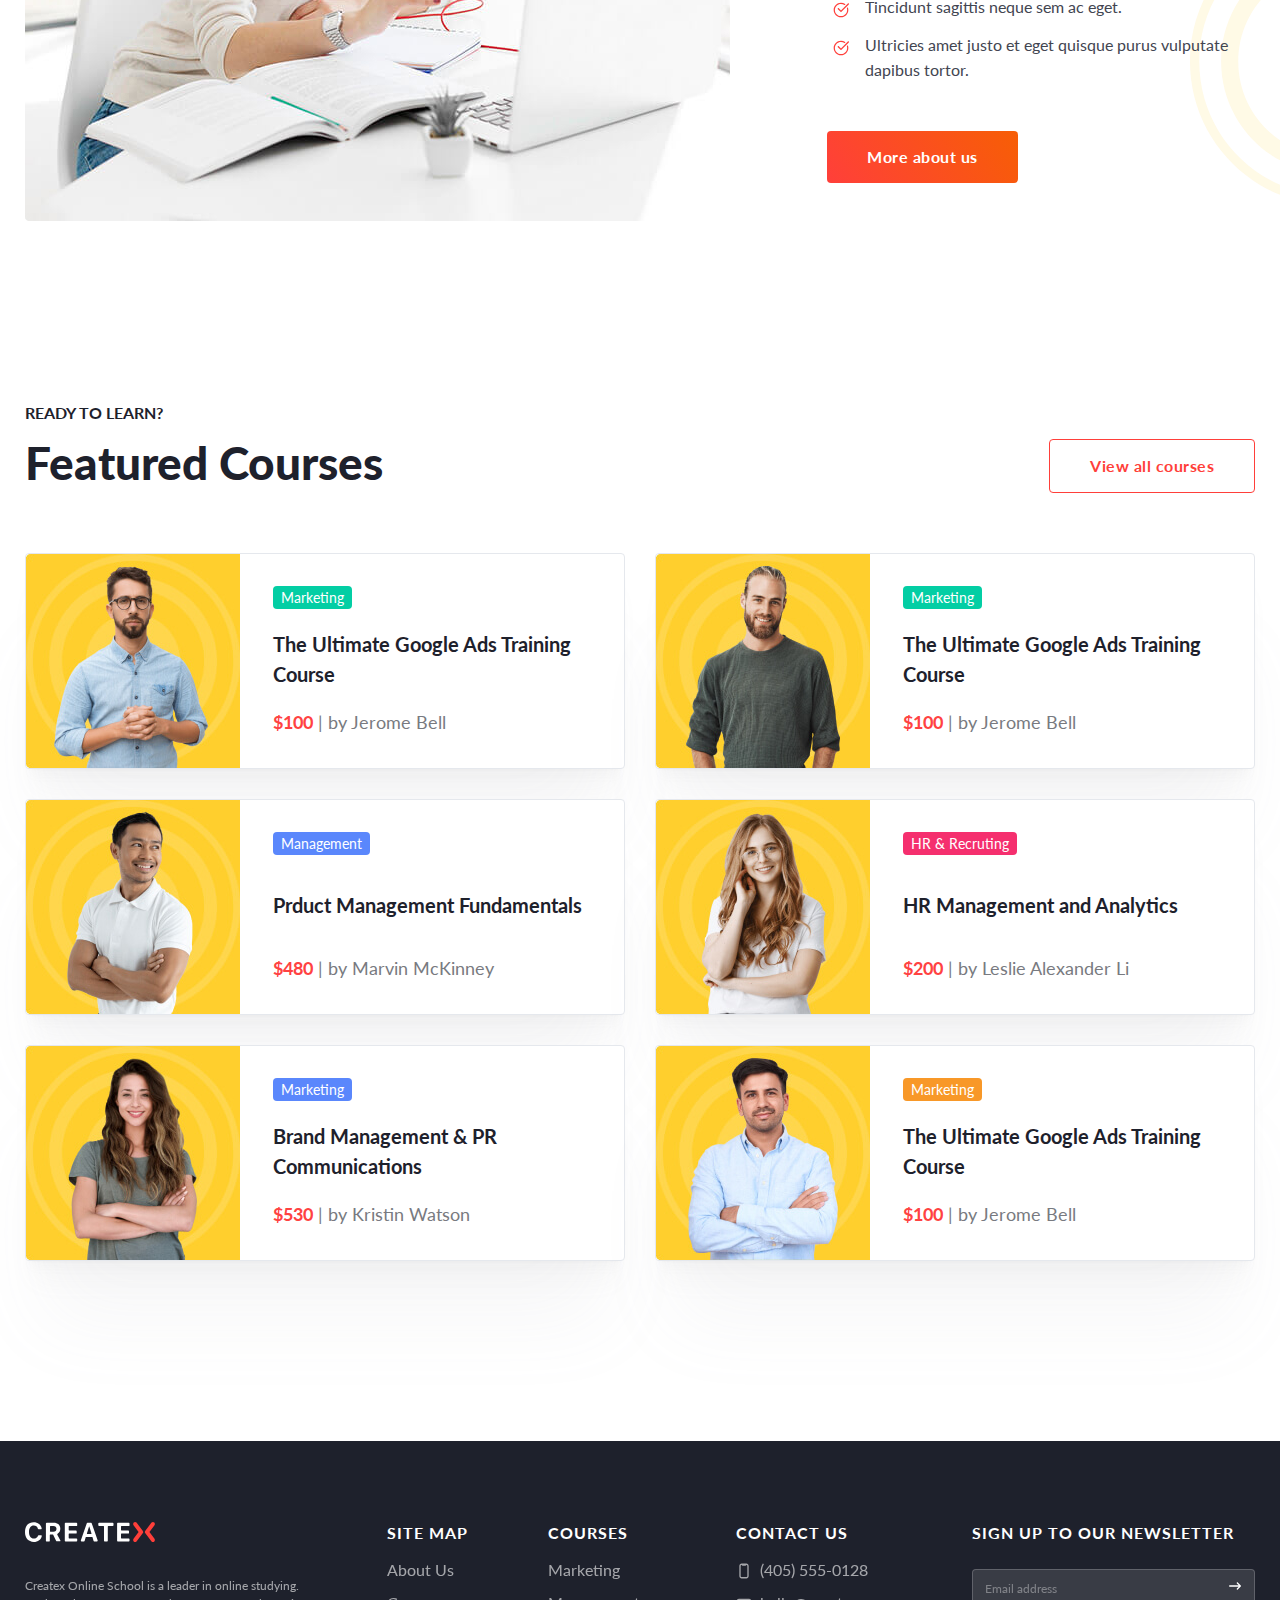
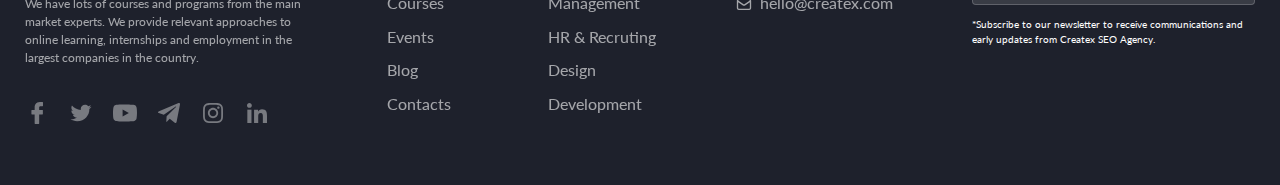
==== commit 609fbff6: "Update index.html" ====
--- a/index.html
+++ b/index.html
@@ -213,22 +213,22 @@
 					<div class="footer__title title-box">
 						<div class="title-box__socials">
 							<a href="" target="_blank" class="title-box__img">
-								<img src="/img/contact/svg/facebook.svg" alt="facebook">
-							</a>
-							<a href="" target="_blank" class="title-box__img">
-								<img src="/img/contact/svg/twitter.svg" alt="twitter">
-							</a>
-							<a href="" target="_blank" class="title-box__img">
-								<img src="/img/contact/svg/youtube.svg" alt="youtube">
-							</a>
-							<a href="" target="_blank" class="title-box__img">
-								<img src="/img/contact/svg/telegram.svg" alt="telegram">
-							</a>
-							<a href="" target="_blank" class="title-box__img">
-								<img src="/img/contact/svg/instagram.svg" alt="instagram">
-							</a>
-							<a href="" target="_blank" class="title-box__img">
-								<img src="/img/contact/svg/linkedIn.svg" alt="linked">
+								<img src="img/contact/svg/facebook.svg" alt="facebook">
+							</a>
+							<a href="" target="_blank" class="title-box__img">
+								<img src="img/contact/svg/twitter.svg" alt="twitter">
+							</a>
+							<a href="" target="_blank" class="title-box__img">
+								<img src="img/contact/svg/youtube.svg" alt="youtube">
+							</a>
+							<a href="" target="_blank" class="title-box__img">
+								<img src="img/contact/svg/telegram.svg" alt="telegram">
+							</a>
+							<a href="" target="_blank" class="title-box__img">
+								<img src="img/contact/svg/instagram.svg" alt="instagram">
+							</a>
+							<a href="" target="_blank" class="title-box__img">
+								<img src="img/contact/svg/linkedIn.svg" alt="linked">
 							</a>
 						</div>
 					</div>
@@ -249,11 +249,11 @@
 					<nav class="footer__content">
 						<ul class="footer__list">
 							<li class="footer__item">COURSES</li>
-							<li class="footer__item"><a href="">About Us</a> </li>
-							<li class="footer__item"><a href="">Courses</a> </li>
-							<li class="footer__item"><a href="">Events</a> </li>
-							<li class="footer__item"><a href="">Blog</a> </li>
-							<li class="footer__item"><a href="">Contacts</a> </li>
+							<li class="footer__item"><a href="">Marketing</a> </li>
+							<li class="footer__item"><a href="">Management</a> </li>
+							<li class="footer__item"><a href="">HR & Recruting</a> </li>
+							<li class="footer__item"><a href="">Design</a> </li>
+							<li class="footer__item"><a href="">Development</a> </li>
 
 						</ul>
 					</nav>
@@ -276,7 +276,7 @@
 							<div class="footer__form-futer">
 								<div class="footer__body">
 									<div class="footer__obolocka ">
-										<input class="footer__input" id="email-04" class=" " required name="email-04"
+										<input class="footer__input" id="email-04"  required name="email-04"
 											type="email" placeholder="Email address">
 									</div>
 									<label class="footer__label" for="email-04">*Subscribe to our newsletter to
@@ -297,4 +297,4 @@
 
 </body>
 
-</html>+</html>
--- a/css/style.css
+++ b/css/style.css
@@ -32,7 +32,7 @@
     width: 100%;
     padding: 20px 0;
     z-index: 50;
-    /* background-color: #feeae1; */
+    background-color: #feeae1b5;
 }
 
 .header__container {
@@ -875,17 +875,10 @@
     margin-top: 40px;
     display: flex;
     flex-wrap: wrap;
-    grid-column: 24px;
     gap: 24px;
 }
 
-.form-contact__title {}
-
-.title-box {}
-
-.title-box__text {}
-
-.title-box__title {}
+
 
 .form-contact__line {
     flex: 1 1 48%;
@@ -935,11 +928,11 @@
 }
 
 .form-contact__textarea {
-    height: 128px;
+       min-height: 130px;
+    max-height: 500px;
   resize: vertical;
 }
 
-.checkbox__text {}
 
 .form-contact__checkbox {
     position: absolute;
@@ -949,7 +942,6 @@
 
 }
 
-.form-contact__checkbox {}
 
 .form-contact__line>label.form-contact__label-checkbox {
     padding-left: 28px;
@@ -1001,10 +993,6 @@
     flex: 1 1 48.3%;
 }
 
-.form-contact__button {}
-
-.botton {}
-
 
 
 
@@ -1012,9 +1000,6 @@
 
 
 footer {
-    /* height: 396px; */
-
-
     background: #1E212C;
 }
 
@@ -1051,16 +1036,7 @@
 .footer__title .title-box__socials{
     gap: 20px;
 }
-.title-box {
-}
-.title-box__socials {
-}
-.title-box__img {
-}
-.footer__site-map {
-}
-.footer__content {
-}
+
 .footer__list li:first-child,
 .footer__titletext{
     font-style: normal;
@@ -1085,10 +1061,7 @@
 margin-bottom: 8px;
 opacity: 0.6;
 }
-.footer__item {
-}
-.footer__courses {
-}
+
 .footer__contact .telef,
 .footer__contact .email {
     position: relative;
@@ -1100,7 +1073,7 @@
     position: absolute;
     content: "";
     left: 0;
-    top: 6;
+    top: 6px;
     width: 16px;
     height: 16px;
     background-color: #F52F6E;
@@ -1119,14 +1092,7 @@
 .footer__titletext {
     margin-bottom: 24px;
 }
-.footer__emailform {
-}
-.footer__form-futer {
-}
-.footer__dev {
-}
-.dev {
-}
+
 .footer__body {
     display: flex;
     flex-direction: column;
@@ -1188,4 +1154,4 @@
 color: #FFFFFF;
 margin-top: 12px;
 
-}+}
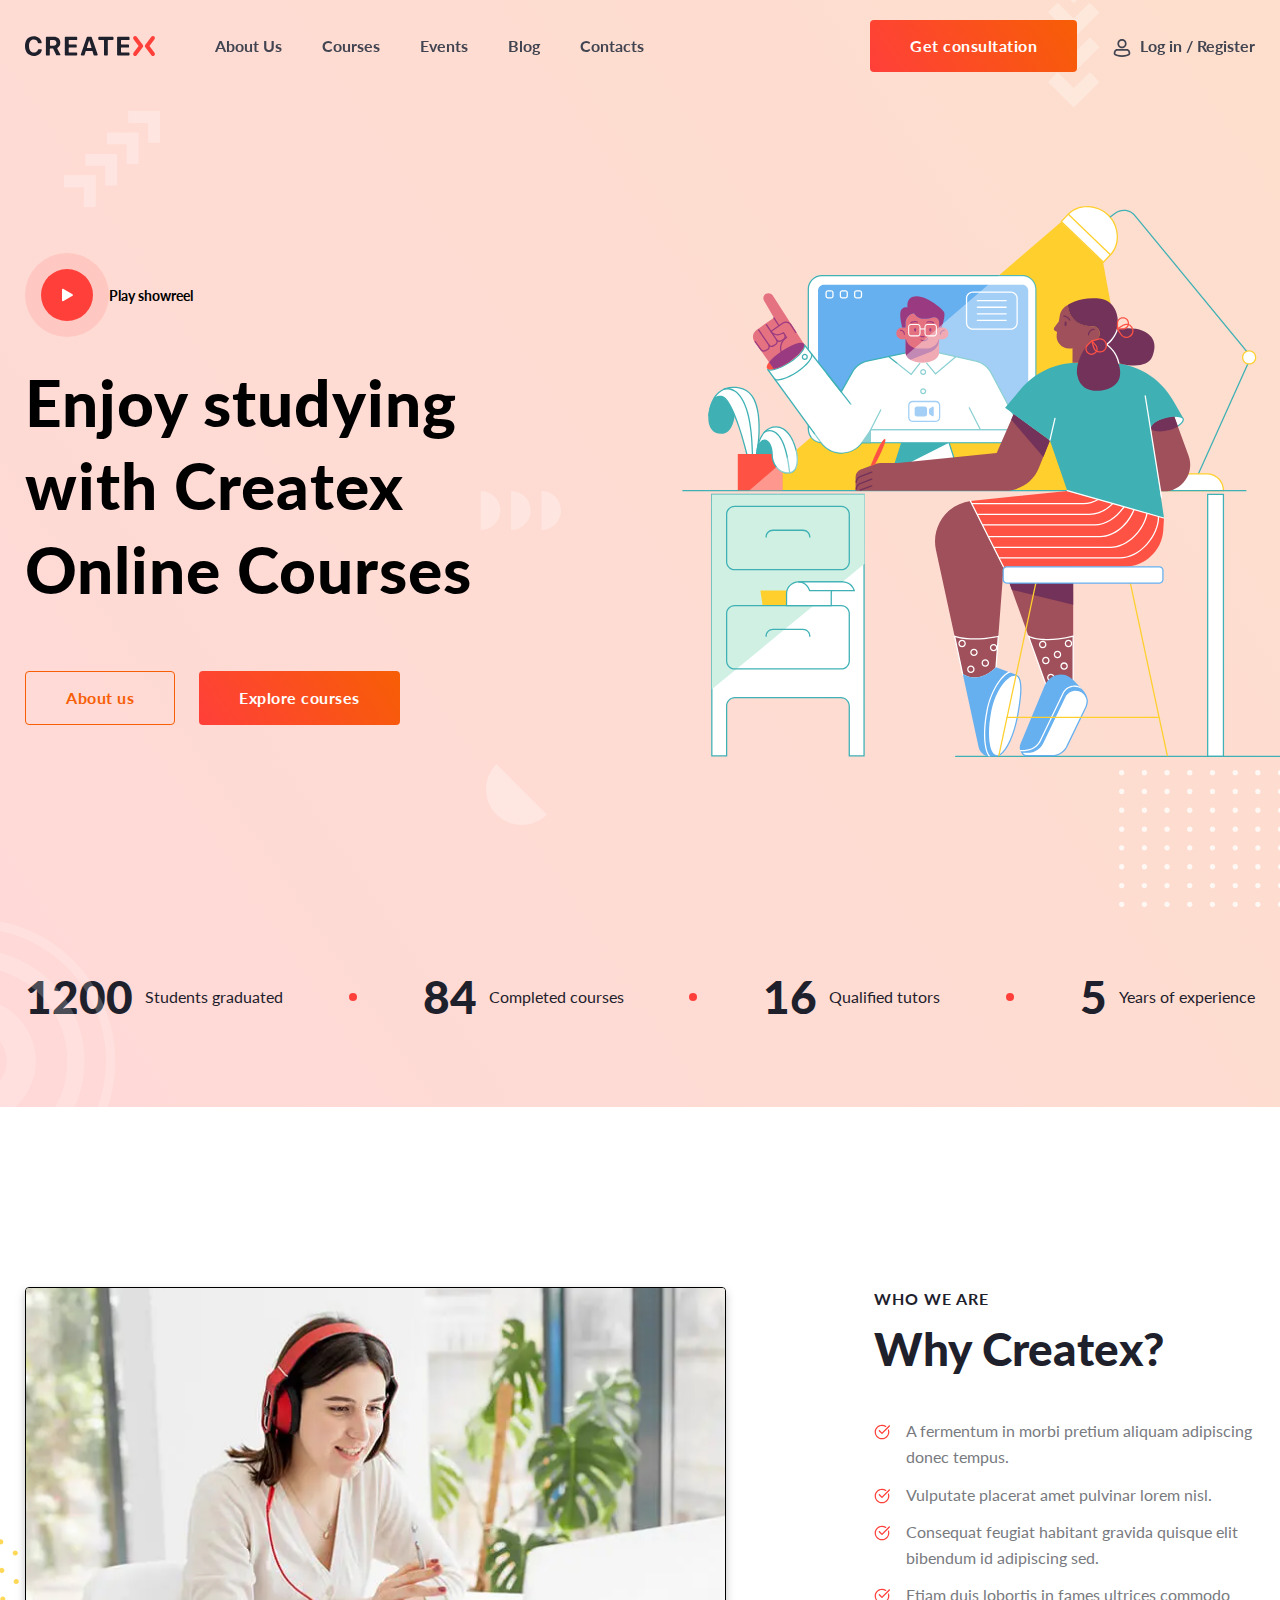
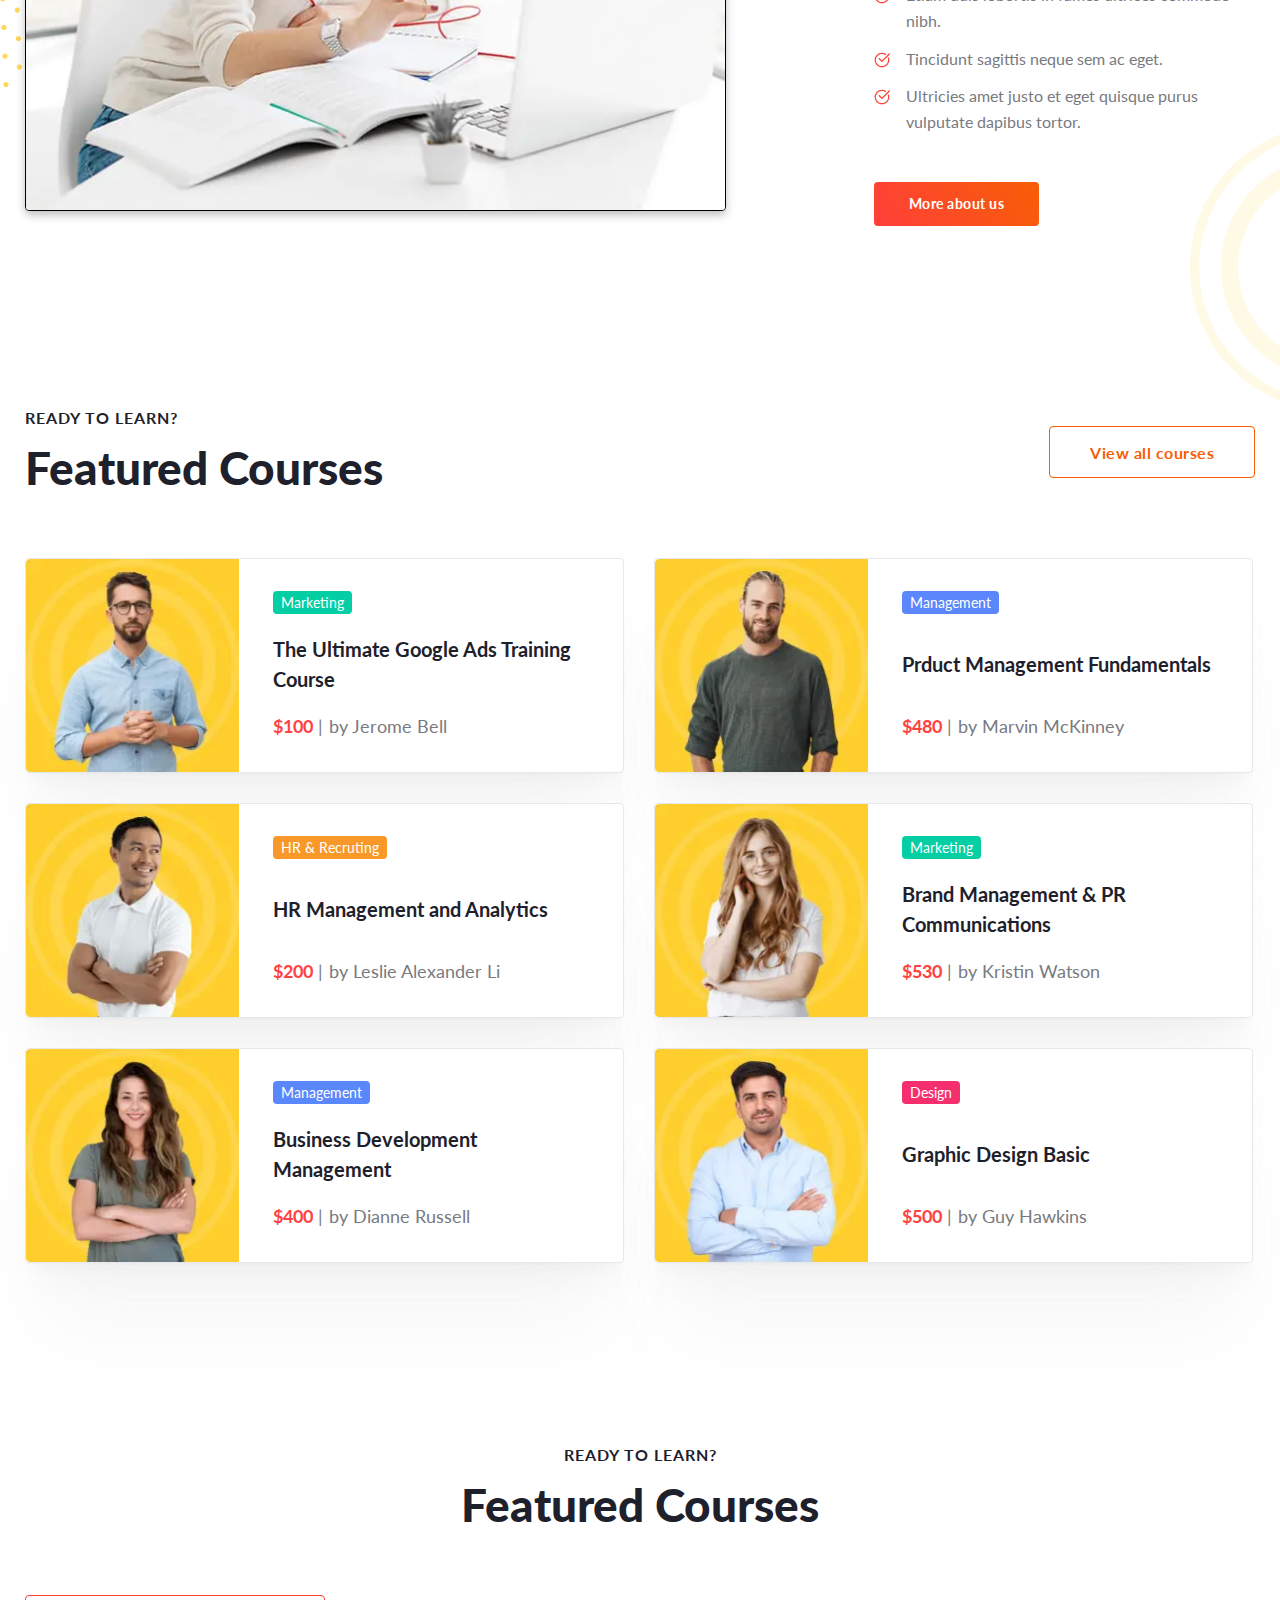
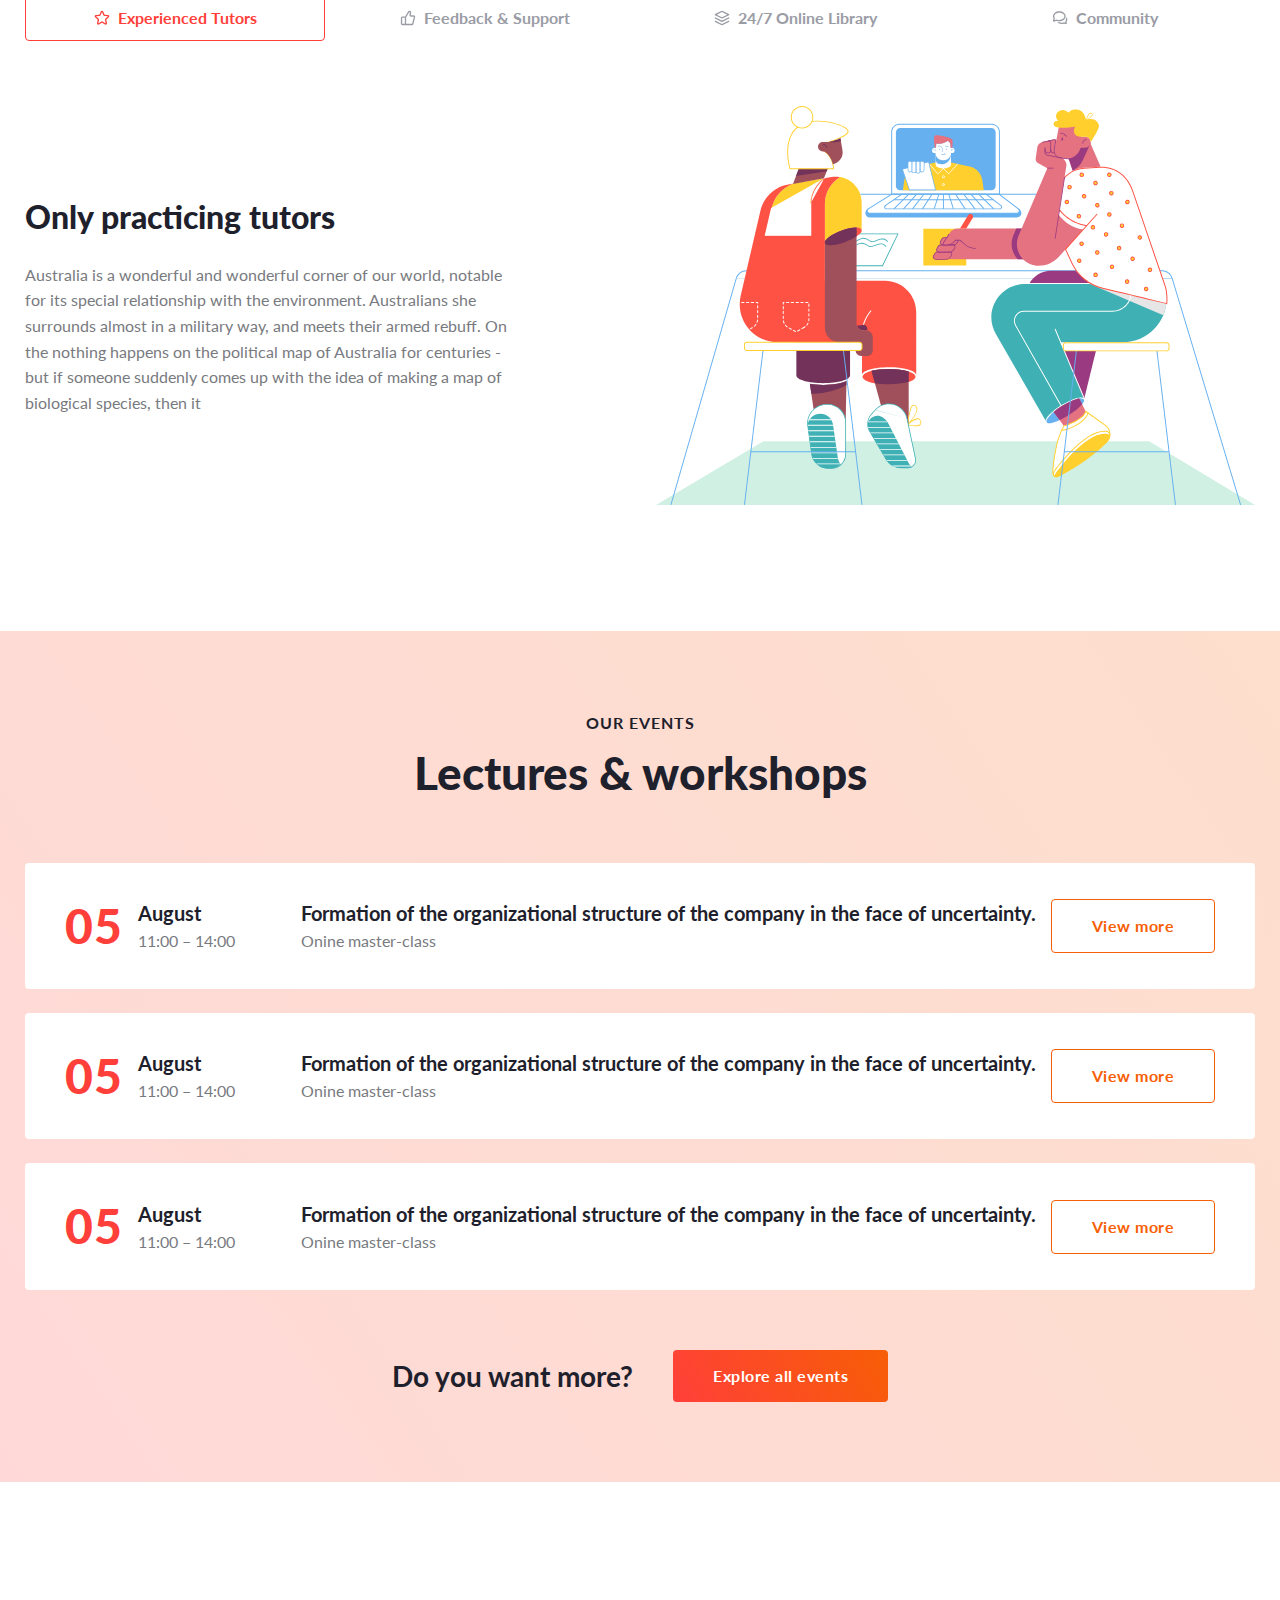
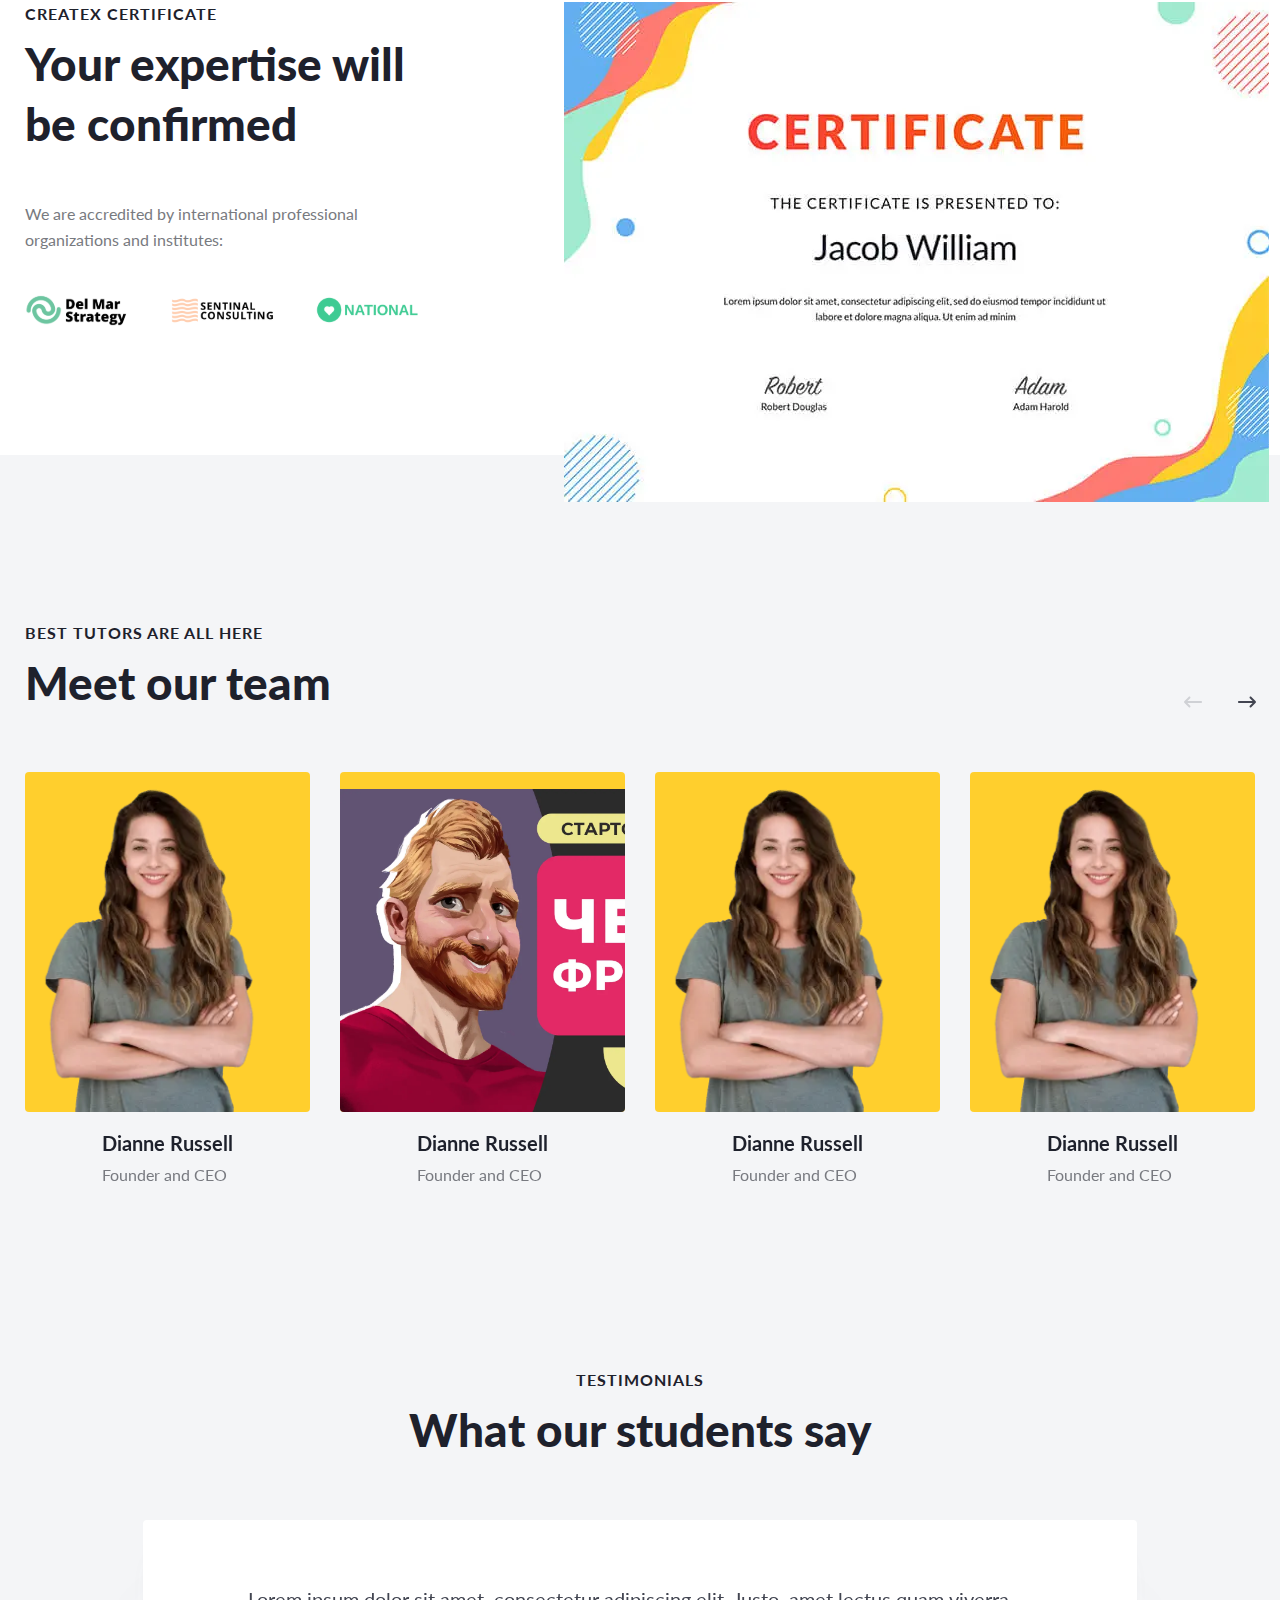
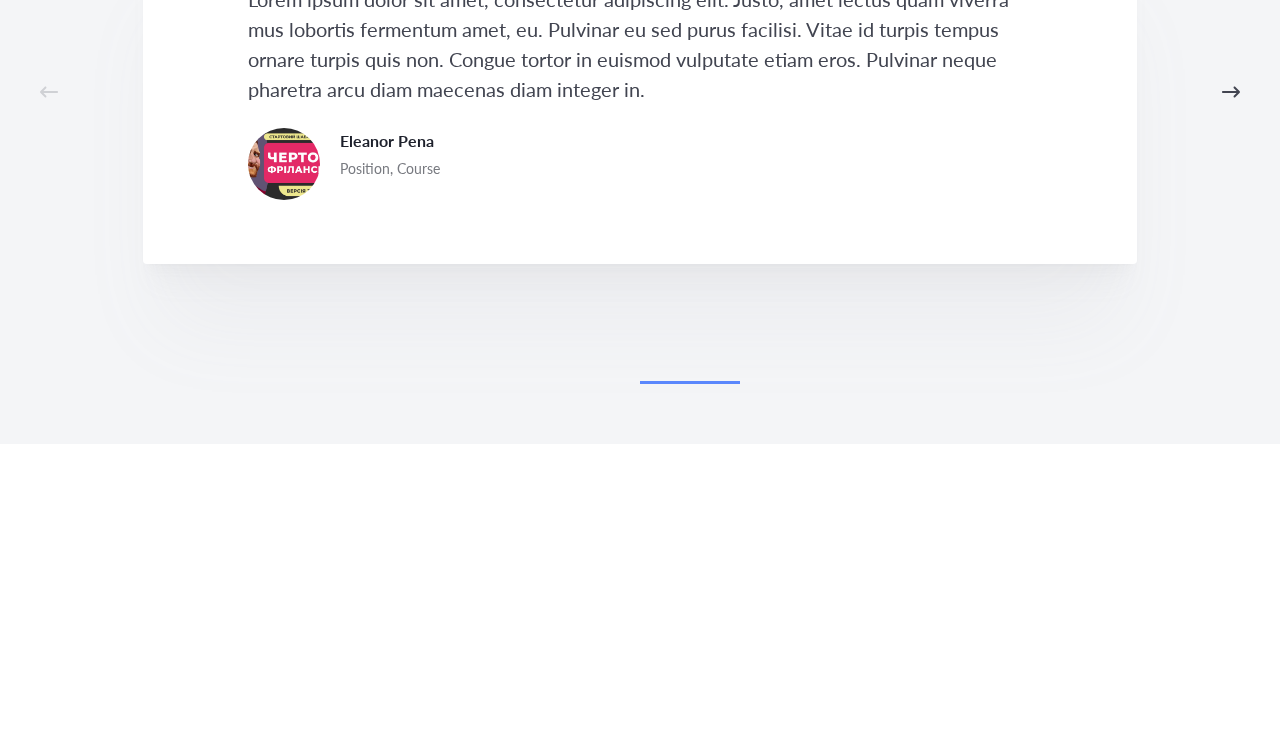
==== commit 6387ff7a: "Add files via upload" ====
--- a/index.html
+++ b/index.html
@@ -2,299 +2,660 @@
 <html lang="en">
 
 <head>
+	<title>HomePage</title>
 	<meta charset="UTF-8">
-	<meta http-equiv="X-UA-Compatible" content="IE=edge">
+	<meta name="format-detection" content="telephone=no">
+	<!-- <style>body{opacity: 0;}</style> -->
+	<link rel="stylesheet" href="css/style.min.css?_v=20221119194020">
+	<link rel="shortcut icon" href="favicon.ico">
+	<!-- <meta name="robots" content="noindex, nofollow"> -->
 	<meta name="viewport" content="width=device-width, initial-scale=1.0">
-	<link rel="stylesheet" href="css/reset.css">
-	<link rel="stylesheet" href="css/style.css">
-	<title>Lesson_16</title>
 </head>
 
 <body>
 	<div class="wrapper">
-		<header class="header">
+		<header data-scroll-show class="header">
 			<div class="header__container">
-				<a href="index.html" class="header__logo">
-					<img src="img/logo.svg" alt="logo">
-				</a>
-				<nav class="header__menu">
-					<ul class="header__list">
-						<li class="header__items header__link--hover"><a href="#about" class="header__link ">About
-								Us</a>
-						</li>
-						<li class="header__items header__link--hover"><a href="#courses"
-								class="header__link  ">Courses</a>
-						</li>
-						<li class="header__items header__link--hover"><a href="" class="header__link  ">Events</a></li>
-						<li class="header__items header__link--hover"><a href="" class="header__link  ">Blog</a></li>
-						<li class="header__items header__link--hover"><a href="contacts.html"
-								class="header__link  ">Contacts</a>
-						</li>
-					</ul>
-				</nav>
-				<div class="header__action action-top">
-					<a href="" class="action-top__botton botton">Get consultation</a>
-					<a href="" class="action-top__action-loginreg action-top__action-loginreg--hover">Log in /
-						Register</a>
+				<a href="" class="header__logo"><img src="img/logo.svg" alt="logo"></a>
+				<div class="header__menu menu">
+					<div class="menu__button">
+						<button type="button" class="menu__icon icon-menu">
+							<span></span>
+						</button>
+					</div>
+					<nav class="menu__body">
+						<ul class="menu__list">
+							<li class="menu__item"><a href="" class="menu__link">About Us</a></li>
+							<li class="menu__item"><a href="" class="menu__link">Courses</a></li>
+							<li class="menu__item"><a href="" class="menu__link">Events</a></li>
+							<li class="menu__item"><a href="" class="menu__link">Blog</a></li>
+							<li class="menu__item"><a href="" class="menu__link">Contacts</a></li>
+						</ul>
+					</nav>
+				</div>
+				<div class="header__action action-linc">
+					<button type="button" class="action-linc__button button button--orange">Get
+						consultation</button>
+					<a href="" class="action-linc__linc">Log in / Register</a>
 				</div>
 			</div>
-
 		</header>
 		<main class="page">
-			<section class="page__main main">
-				<div class="main__container">
-					<div class="main__page">
-						<div class="main__content">
-							<a href="" class="main__play"><span class="main__play-img"></span> Play showreel</a>
-							<h1 class="main__title-text">Enjoy studying
+			<section class="page__main main-page">
+				<div class="main-page__container">
+					<div class="main-page__content ">
+						<div class="main-page__text">
+							<a href="#" class="main-page__play"><span></span>
+								Play showreel
+							</a>
+							<h1 class="main-play__title">Enjoy studying
 								with Createx Online Courses</h1>
-							<div class="main__action-botton-more">
-								<a href="#" class="main__botton botton botton--transparent">About us</a>
-								<a href="#" class="main__botton botton">Explore courses</a>
-							</div>
-						</div>
-						<div class="main__content-img">
-							<img class="main__img" src="img/illustration.svg" alt="mainimg">
-						</div>
-					</div>
-					<div class="main__statistics statistics-content">
-						<div class="statistics-content__items">
-							<div class="statistics-content__size">1200</div>
-							<div class="statistics-content__text">Students graduated</div>
-						</div>
-						<div class="statistics-content__circle"></div>
-						<div class="statistics-content__items">
-							<div class="statistics-content__size">84</div>
-							<div class="statistics-content__text">Completed courses</div>
-						</div>
-						<div class="statistics-content__circle"></div>
-						<div class="statistics-content__items">
-							<div class="statistics-content__size">16</div>
-							<div class="statistics-content__text">Qualified tutors</div>
-						</div>
-						<div class="statistics-content__circle"></div>
-						<div class="statistics-content__items">
-							<div class="statistics-content__size">5</div>
-							<div class="statistics-content__text">Years of experience</div>
-						</div>
-					</div>
-				</div>
-				<div class="main__background items-background">
-					<div class="items-background__item items-background--1"></div>
-					<div class="items-background__item items-background--2"></div>
-					<div class="items-background__item items-background--3"></div>
-					<div class="items-background__item items-background--4"></div>
-					<div class="items-background__item items-background--5"></div>
-					<div class="items-background__item items-background--6"></div>
+							<div class="main-play__action">
+								<button class="main-play__button button button--transparent">About us</button>
+								<button class="main-play__button button button--orange">Explore courses</button>
+							</div>
+						</div>
+						<div class="main-page__img">
+							<img src="img/svg/illustration.svg" alt="img">
+						</div>
+					</div>
+					<div class="main-page__statistics statistics-main">
+						<div class="statistics-main__item">
+							<div class="statistics-main__nambe">1200</div>
+							<div class="statistics-main__text">Students graduated</div>
+						</div>
+						<div class="statistics-main__circle"></div>
+						<div class="statistics-main__item">
+							<div class="statistics-main__nambe">84</div>
+							<div class="statistics-main__text">Completed courses</div>
+						</div>
+						<div class="statistics-main__circle"></div>
+						<div class="statistics-main__item">
+							<div class="statistics-main__nambe">16</div>
+							<div class="statistics-main__text">Qualified tutors</div>
+						</div>
+						<div class="statistics-main__circle"></div>
+						<div class="statistics-main__item">
+							<div class="statistics-main__nambe">5</div>
+							<div class="statistics-main__text">Years of experience</div>
+						</div>
+					</div>
+				</div>
+				<div class="main-page__background background-main">
+					<div class="background-main__item background-main__item--1"></div>
+					<div class="background-main__item background-main__item--2"></div>
+					<div class="background-main__item background-main__item--3"></div>
+					<div class="background-main__item background-main__item--4"></div>
+					<div class="background-main__item background-main__item--5"></div>
+					<div class="background-main__item background-main__item--6"></div>
 				</div>
 			</section>
-
-			<section class="page__about about" id="about">
+			<section class="page__about about">
 				<div class="about__container">
-					<div class="about__img ">
-						<img src="img/girl-call.jpg" alt="mainimg">
-					</div>
 					<div class="about__content">
-						<div class="about__title-box title-box">
-							<div class="title-box">
-								<p class="title-box__text">Who we are</p>
-								<h2 class="title-box__title">Why Createx?</h2>
-							</div>
-						</div>
-						<ul class="title-box__list list-list">
-							<li class="list-list__items">A fermentum in morbi pretium aliquam adipiscing donec tempus.
-							</li>
-							<li class="list-list__items">Vulputate placerat amet pulvinar lorem nisl.</li>
-							<li class="list-list__items">Consequat feugiat habitant gravida quisque elit bibendum id
-								adipiscing sed.</li>
-							<li class="list-list__items">Etiam duis lobortis in fames ultrices commodo nibh.</li>
-							<li class="list-list__items">Tincidunt sagittis neque sem ac eget.</li>
-							<li class="list-list__items">Ultricies amet justo et eget quisque purus vulputate dapibus
-								tortor.</li>
-						</ul>
-						<a href="" class="title-box__botton botton">More about us</a>
-					</div>
-				</div>
-				<div class="about__background">
-					<div class="about__items-background about__items-background--1"></div>
-					<div class="about__items-background about__items-background--2"></div>
+						<div class="about__img">
+							<picture><source srcset="img/girl-call.webp" type="image/webp"><img src="img/girl-call.jpg" alt="girl-call"></picture>
+						</div>
+						<div class="about__text">
+							<div class="about__title title-kontent  ">
+								<h4 class="title-kontent__text">Who we are</h4>
+								<h2 class="title-kontent__title">Why Createx?</h2>
+							</div>
+							<nav>
+								<ul class="about__list list-content">
+									<li class="list-content__item p-text">A fermentum in morbi pretium aliquam
+										adipiscing donec
+										tempus.</li>
+									<li class="list-content__item p-text">Vulputate placerat amet pulvinar lorem nisl.
+									</li>
+									<li class="list-content__item p-text">Consequat feugiat habitant gravida quisque
+										elit bibendum id adipiscing sed.</li>
+									<li class="list-content__item p-text">Etiam duis lobortis in fames ultrices commodo
+										nibh. </li>
+									<li class="list-content__item p-text">Tincidunt sagittis neque sem ac eget.</li>
+									<li class="list-content__item p-text">Ultricies amet justo et eget quisque purus
+										vulputate
+										dapibus tortor.</li>
+								</ul>
+							</nav>
+							<a href="#" class="about__button button button--orange">More about us</a>
+						</div>
+					</div>
+					<div class="about__background background-about">
+						<div class="background-about__item background-about__item--1"></div>
+						<div class="background-about__item background-about__item--2"></div>
+					</div>
 				</div>
 			</section>
-
-
-			<section class="page__courses courses" id="courses">
-				<div class="courses__container">
-
-					<div class="courses__title">
-						<div class="courses__box title-box">
-							<p class="title-box__text">Ready to learn?</p>
-							<h2 class="title-box__title">Featured Courses</h2>
-						</div>
-						<a href="#" class="courses__botton botton botton--transparent">View all courses</a>
-					</div>
-
-					<div class="courses__body card-items">
-						<div class="card-items__items">
-							<div class="card-items__img">
-								<img src="img/person1.png" alt="img">
-							</div>
-							<div class="card-items__card-content">
-								<div class="card-items__labe card-items__labe--green">Marketing</div>
-								<h3 class="card-items__text">The Ultimate Google Ads Training Course</h3>
-								<div class="card-items__price"><span>$100</span> | by Jerome Bell</div>
-							</div>
-						</div>
-						<div class="card-items__items">
-							<div class="card-items__img">
-								<img src="img/person2.png" alt="img">
-							</div>
-							<div class="card-items__card-content">
-								<div class="card-items__labe card-items__labe--green">Marketing</div>
-								<h3 class="card-items__text">The Ultimate Google Ads Training Course</h3>
-								<div class="card-items__price"><span>$100</span> | by Jerome Bell</div>
-							</div>
-						</div>
-						<div class="card-items__items">
-							<div class="card-items__img">
-								<img src="img/person3.png" alt="img">
-							</div>
-							<div class="card-items__card-content">
-								<div class="card-items__labe card-items__labe--blue">Management</div>
-								<h3 class="card-items__text">Prduct Management Fundamentals</h3>
-								<div class="card-items__price"><span>$480</span> | by Marvin McKinney</div>
-							</div>
-						</div>
-						<div class="card-items__items">
-							<div class="card-items__img">
-								<img src="img/person4.png" alt="img">
-							</div>
-							<div class="card-items__card-content">
-								<div class="card-items__labe card-items__labe--red">HR & Recruting</div>
-								<h3 class="card-items__text">HR Management and Analytics</h3>
-								<div class="card-items__price"><span>$200</span> | by Leslie Alexander Li</div>
-							</div>
-						</div>
-						<div class="card-items__items">
-							<div class="card-items__img">
-								<img src="img/person5.png" alt="img">
-							</div>
-							<div class="card-items__card-content">
-								<div class="card-items__labe card-items__labe--blue">Marketing</div>
-								<h3 class="card-items__text">Brand Management & PR Communications</h3>
-								<div class="card-items__price"><span>$530</span> | by Kristin Watson</div>
-							</div>
-						</div>
-						<div class="card-items__items">
-							<div class="card-items__img">
-								<img src="img/person6.png" alt="img">
-							</div>
-							<div class="card-items__card-content">
-								<div class="card-items__labe card-items__labe--orange">Marketing</div>
-								<h3 class="card-items__text">The Ultimate Google Ads Training Course</h3>
-								<div class="card-items__price"><span>$100</span> | by Jerome Bell</div>
+			<section class="page__course course-page">
+				<div class="course-page__container">
+					<div class="course-page__titles ">
+						<div class="ourse-page__title title-kontent  ">
+							<h4 class="title-kontent__text">Ready to learn?</h4>
+							<h2 class="title-kontent__title">Featured Courses</h2>
+						</div>
+						<a href="#" class="course-page__button button button--transparent">View all courses</a>
+					</div>
+					<div class="course-page__cart">
+						<div class="course-page__items item-cart">
+							<div class="item-cart__img">
+								<picture><source srcset="img/foto1.webp" type="image/webp"><img src="img/foto1.png" alt="foto"></picture>
+							</div>
+							<div class="item-cart__content">
+								<div class="item-cart__sticker item-cart__sticker--green">Marketing</div>
+								<h3 class="item-cart__title">The Ultimate Google Ads Training Course
+								</h3>
+								<div class="item-cart__text">
+									<div class="item-cart__price">$100</div>
+									<div class="item-cart__fname">by Jerome Bell</div>
+								</div>
+							</div>
+						</div>
+						<div class="course-page__items item-cart">
+							<div class="item-cart__img">
+								<picture><source srcset="img/foto2.webp" type="image/webp"><img src="img/foto2.png" alt="foto"></picture>
+							</div>
+							<div class="item-cart__content">
+								<div class="item-cart__sticker item-cart__sticker--blue">Management</div>
+								<h3 class="item-cart__title">Prduct Management Fundamentals
+								</h3>
+								<div class="item-cart__text">
+									<div class="item-cart__price">$480</div>
+									<div class="item-cart__fname">by Marvin McKinney</div>
+								</div>
+							</div>
+						</div>
+						<div class="course-page__items item-cart">
+							<div class="item-cart__img">
+								<picture><source srcset="img/foto3.webp" type="image/webp"><img src="img/foto3.png" alt="foto"></picture>
+							</div>
+							<div class="item-cart__content">
+								<div class="item-cart__sticker item-cart__sticker--orange">HR & Recruting</div>
+								<h3 class="item-cart__title">HR Management and Analytics
+								</h3>
+								<div class="item-cart__text">
+									<div class="item-cart__price">$200</div>
+									<div class="item-cart__fname">by Leslie Alexander Li</div>
+								</div>
+							</div>
+						</div>
+						<div class="course-page__items item-cart">
+							<div class="item-cart__img">
+								<picture><source srcset="img/foto4.webp" type="image/webp"><img src="img/foto4.png" alt="foto"></picture>
+							</div>
+							<div class="item-cart__content">
+								<div class="item-cart__sticker item-cart__sticker--green">Marketing</div>
+								<h3 class="item-cart__title">Brand Management & PR Communications
+								</h3>
+								<div class="item-cart__text">
+									<div class="item-cart__price">$530</div>
+									<div class="item-cart__fname">by Kristin Watson</div>
+								</div>
+							</div>
+						</div>
+						<div class="course-page__items item-cart">
+							<div class="item-cart__img">
+								<picture><source srcset="img/foto5.webp" type="image/webp"><img src="img/foto5.png" alt="foto"></picture>
+							</div>
+							<div class="item-cart__content">
+								<div class="item-cart__sticker item-cart__sticker--blue">Management</div>
+								<h3 class="item-cart__title">Business Development Management
+								</h3>
+								<div class="item-cart__text">
+									<div class="item-cart__price">$400</div>
+									<div class="item-cart__fname">by Dianne Russell</div>
+								</div>
+							</div>
+						</div>
+						<div class="course-page__items item-cart">
+							<div class="item-cart__img">
+								<picture><source srcset="img/foto6.webp" type="image/webp"><img src="img/foto6.png" alt="foto"></picture>
+							</div>
+							<div class="item-cart__content">
+								<div class="item-cart__sticker item-cart__sticker--crimson">Design</div>
+								<h3 class="item-cart__title">Graphic Design Basic
+								</h3>
+								<div class="item-cart__text">
+									<div class="item-cart__price">$500</div>
+									<div class="item-cart__fname">by Guy Hawkins</div>
+								</div>
 							</div>
 						</div>
 					</div>
 				</div>
 			</section>
+			<section class="page__benefits benefits">
+				<div class="benefits__container">
+					<div class="benefits__titles  title-kontent title-kontent--center">
+						<h4 class="title-kontent__text">Ready to learn?</h4>
+						<h2 class="title-kontent__title">Featured Courses</h2>
+					</div>
+					<div data-tabs class="benefits__lincs tabs">
+						<nav data-tabs-titles class="benefits__list tabs__navigation">
+							<button type="button" class="benefits__item benefits__item--star tabs__title _tab-active">Experienced
+								Tutors</button>
+							<button type="button" class="benefits__item benefits__item--like  tabs__title">Feedback &
+								Support</button>
+							<button type="button" class="benefits__item benefits__item--online  tabs__title">24/7 Online
+								Library</button>
+							<button type="button" class="benefits__item benefits__item--communiti  tabs__title">Community</button>
+						</nav>
+						<div data-tabs-body class="tabs__content">
+							<div class=" tabs__body ">
+								<div class="benefits__content">
+									<div class="benefits__textb">
+										<h3 class="benefits__title">Only practicing tutors</h3>
+										<p class="benefits__text p-text">Australia is a wonderful and wonderful corner
+											of our
+											world,
+											notable for its special relationship with the environment. Australians she
+											surrounds almost in a military way, and meets their armed rebuff. On the
+											nothing happens on the political map of Australia for centuries - but if
+											someone suddenly comes up with the idea of making a map of biological
+											species, then it</p>
+									</div>
+									<div class="benefits__img">
+										<img src="img/svg/benefits.svg" alt="benefits">
+									</div>
+								</div>
+							</div>
+							<div class="tabs__body">
+								<div class="benefits__content">
+									<div class="benefits__textb">
+										<h3 class="benefits__title">Only practicing tutors</h3>
+										<p class="benefits__text  p-text">“Portrait of Clarissa Strozzi” (Italian
+											Ritratto di
+											Clarissa Strozzi, the name “Portrait of Clarice Strozzi” is often found in
+											Russian-language literature) is a painting by the Italian painter Titian of
+											the High Renaissance period. Created around 1542 by order of Clarissa's
+											father Roberto Strozzi. The artistic features of the painting distinguish it
+											from the general series of children's portraits of the middle of the 16th
+											century. It has the features of a formal portrait (full-length image, rich
+											decoration of the room, landscape outside the window, classical bas-relief,
+											lap dog) and at the same time - the representation of the child precisely as
+											a child, and not as a miniature adult, which reflects the paradigm shift of
+											the idea of ​​childhood that was emerging at that time. . At the same time,
+											the portrait contains symbols associated with the expected future of
+											Clarissa as a society lady, beloved bride and caring mother. Another
+											artistic feature of the painting is the depiction of a model in motion. Both
+											Clarissa and her dog are shown in an unsteady pose as they transition from
+											one position to another. According to the canon adopted in the Renaissance,
+											each detail of the picture (clothing, jewelry, biscuit, cape, and so on)
+											carries a certain semantic load. The painting had a significant impact on
+											the way children were depicted in the Baroque era. In the 18th century, it
+											was made</p>
+									</div>
+									<div class="benefits__img">
+										<img src="img/svg/benefits.svg" alt="benefits">
+									</div>
+								</div>
+							</div>
+							<div class="tabs__body">
+								<div class="benefits__content">
+									<div class="benefits__textb">
+										<h3 class="benefits__title">Only practicing tutors</h3>
+										<p class="benefits__text  p-text">Urna nisi, arcu cras nunc. Aenean quam est
+											lobortis mi
+											non fames
+											dictum suspendisse. Morbi mauris cras massa ut dolor quis sociis mollis
+											augue. Nunc,
+											sodales tortor sit diam mi amet massa. Fermentum diam diam sociis
+											vestibulum. Nulla nisl
+											accumsan, id dignissim massa ut amet. Amet enim, nisi tempus vehicula.</p>
+									</div>
+									<div class="benefits__img">
+										<picture><source srcset="img/cover.webp" type="image/webp"><img src="img/cover.jpg" alt="benefits"></picture>
+									</div>
+								</div>
+							</div>
+							<div class="tabs__body ">
+								<div class="benefits__content">
+									<div class="benefits__textb">
+										<h3 class="benefits__title">Only practicing tutors</h3>
+										<p class="benefits__text  p-text"> Lorem ipsum dolor sit amet consectetur
+											adipisicing
+											elit. Assumenda nulla iste mollitia rerum, quasi optio unde ut cumque,
+											natus, vero quidem voluptates dignissimos omnis dolores facilis alias cum
+											fugit earum?</p>
+									</div>
+									<div class="benefits__img">
+										<img src="img/svg/benefits.svg" alt="benefits">
+									</div>
+								</div>
+							</div>
+						</div>
+					</div>
+				</div>
+			</section>
+			<section class="page__events events-page">
+				<div class="events-page__container">
+					<div class="events-page__title title-kontent title-kontent--center">
+						<h4 class="title-kontent__text">Our Events</h4>
+						<h2 class="title-kontent__title">Lectures & workshops</h2>
+					</div>
+					<div class="events-page__content">
+						<div class="events-page__items event-itams-block">
+							<div class="event-itams-block__data">05</div>
+							<div class="event-itams-block__mont-time">
+								<div class="event-itams-block__mont title-h-text">August </div>
+								<div class="event-itams-block__time p-text">11:00 – 14:00</div>
+							</div>
+							<div class="event-itams-block__content">
+								<p class="event-itams-block__title title-h-text">Formation of the organizational
+									structure of the
+									company in the face of uncertainty.</p>
+								<p class="event-itams-block__text p-text">Onine master-class</p>
+							</div>
+							<a href="#" class="event-itams-block__button button button--transparent button--transparent-negative">View
+								more</a>
+						</div>
+						<div class="events-page__items event-itams-block">
+							<div class="event-itams-block__data">05</div>
+							<div class="event-itams-block__mont-time">
+								<div class="event-itams-block__mont title-h-text">August </div>
+								<div class="event-itams-block__time p-text">11:00 – 14:00</div>
+							</div>
+							<div class="event-itams-block__content">
+								<p class="event-itams-block__title title-h-text">Formation of the organizational
+									structure of the
+									company in the face of uncertainty.</p>
+								<p class="event-itams-block__text p-text">Onine master-class</p>
+							</div>
+							<a href="#" class="event-itams-block__button button button--transparent button--transparent-negative">View
+								more</a>
+						</div>
+						<div class="events-page__items event-itams-block">
+							<div class="event-itams-block__data">05</div>
+							<div class="event-itams-block__mont-time">
+								<div class="event-itams-block__mont title-h-text">August </div>
+								<div class="event-itams-block__time p-text">11:00 – 14:00</div>
+							</div>
+							<div class="event-itams-block__content">
+								<p class="event-itams-block__title title-h-text">Formation of the organizational
+									structure of the
+									company in the face of uncertainty.</p>
+								<p class="event-itams-block__text p-text">Onine master-class</p>
+							</div>
+							<a href="#" class="event-itams-block__button button button--transparent button--transparent-negative">View
+								more</a>
+						</div>
+					</div>
+					<div class="events-page__action">
+						<h3 class="events-page__text">Do you want more?</h3>
+						<a href="#" class="events-page__button button button--orange">Explore all events</a>
+					</div>
+				</div>
+				<div class="events-page__background background-events">
+					<div class="background-events__item background-events__item--1"></div>
+					<div class="background-events__item background-events__item--2"></div>
+				</div>
+			</section>
+			<section class="page__certificate certificate-page">
+				<div class="certificate-page__container">
+					<div class="certificate-page__content">
+						<div class="certificate-page__title title-kontent">
+							<h4 class="title-kontent__text">Createx Certificate</h4>
+							<h2 class="title-kontent__title">Your expertise will be confirmed</h2>
+						</div>
+						<p class="certificate-page__text p-text">
+							We are accredited by international professional organizations and institutes:
+						</p>
+						<div class="certificate-page__block-items">
+							<div class="certificate-page__img">
+								<img src="img/svg/logorec1.svg" alt="reclama">
+							</div>
+							<div class="certificate-page__img">
+								<img src="img/svg/logorec2.svg" alt="reclama">
+							</div>
+							<div class="certificate-page__img">
+								<img src="img/svg/logorec3.svg" alt="reclama">
+							</div>
+						</div>
+					</div>
+					<div class="certificate-page__img-c">
+						<picture><source srcset="img/certificate.webp" type="image/webp"><img src="img/certificate.jpg" alt="certificate"></picture>
+					</div>
+				</div>
+			</section>
+
+
+
+			<section class="page__carousel carousel-page">
+				<div class="carousel-page__team team-carousel">
+					<div class="team-carousel__container">
+						<div class="team-carousel__title title-kontent">
+							<h4 class="title-kontent__text">Best tutors are all here</h4>
+							<h2 class="title-kontent__title">Meet our team</h2>
+						</div>
+						<div class="team-carousel__control">
+							<div class="team-carousel__prev "></div>
+							<div class="team-carousel__next"></div>
+						</div>
+						<div class="team-carousel__slider swiper">
+							<div class="team-carousel__wrapper swiper-wrapper">
+								<div class="team-carousel__slide swiper-slide">
+									<div class="team-carousel__img">
+										<picture><source srcset="img/f2.webp" type="image/webp"><img src="img/f2.png" alt="foto"></picture>
+										<nav class="team-carousel__gradenit">
+											<ul class="team-carousel__list socials-list">
+												<li class=" socials-list__item socials-list__item--facebook"><a href="#" target="_blank"></a></li>
+												<li class=" socials-list__item socials-list__item--instagram"><a href="#" target="_blank"></a></li>
+												<li class=" socials-list__item socials-list__item--linker"><a href="#" target="_blank"></a>
+												</li>
+
+											</ul>
+										</nav>
+									</div>
+
+									<div class="team-carousel__text">
+										<p class="team-carousel__name title-h-text">Dianne Russell</p>
+										<p class="team-carousel__profesion p-text">Founder and CEO</p>
+									</div>
+								</div>
+								<div class="team-carousel__slide swiper-slide">
+									<div class="team-carousel__img">
+										<picture><source srcset="img/cover.webp" type="image/webp"><img src="img/cover.jpg" alt="foto"></picture>
+										<nav class="team-carousel__gradenit">
+											<ul class="team-carousel__list socials-list">
+												<li class=" socials-list__item socials-list__item--facebook"><a href="#" target="_blank"></a></li>
+												<li class=" socials-list__item socials-list__item--instagram"><a href="#" target="_blank"></a></li>
+												<li class=" socials-list__item socials-list__item--linker"><a href="#" target="_blank"></a>
+												</li>
+
+											</ul>
+										</nav>
+									</div>
+									<div class="team-carousel__text">
+										<p class="team-carousel__name title-h-text">Dianne Russell</p>
+										<p class="team-carousel__profesion p-text">Founder and CEO</p>
+									</div>
+								</div>
+								<div class="team-carousel__slide swiper-slide">
+									<div class="team-carousel__img">
+										<picture><source srcset="img/f2.webp" type="image/webp"><img src="img/f2.png" alt="foto"></picture>
+										<nav class="team-carousel__gradenit">
+											<ul class="team-carousel__list socials-list">
+												<li class=" socials-list__item socials-list__item--facebook"><a href="#" target="_blank"></a></li>
+												<li class=" socials-list__item socials-list__item--instagram"><a href="#" target="_blank"></a></li>
+												<li class=" socials-list__item socials-list__item--linker"><a href="#" target="_blank"></a>
+												</li>
+
+											</ul>
+										</nav>
+									</div>
+									<div class="team-carousel__text">
+										<p class="team-carousel__name title-h-text">Dianne Russell</p>
+										<p class="team-carousel__profesion p-text">Founder and CEO</p>
+									</div>
+								</div>
+								<div class="team-carousel__slide swiper-slide">
+									<div class="team-carousel__img">
+										<picture><source srcset="img/f2.webp" type="image/webp"><img src="img/f2.png" alt="foto"></picture>
+										<nav class="team-carousel__gradenit">
+											<ul class="team-carousel__list socials-list">
+												<li class=" socials-list__item socials-list__item--facebook"><a href="#" target="_blank"></a></li>
+												<li class=" socials-list__item socials-list__item--instagram"><a href="#" target="_blank"></a></li>
+												<li class=" socials-list__item socials-list__item--linker"><a href="#" target="_blank"></a>
+												</li>
+
+											</ul>
+										</nav>
+									</div>
+									<div class="team-carousel__text">
+										<p class="team-carousel__name title-h-text">Dianne Russell</p>
+										<p class="team-carousel__profesion p-text">Founder and CEO</p>
+									</div>
+								</div>
+								<div class="team-carousel__slide swiper-slide">
+									<div class="team-carousel__img">
+										<picture><source srcset="img/f2.webp" type="image/webp"><img src="img/f2.png" alt="foto"></picture>
+										<nav class="team-carousel__gradenit">
+											<ul class="team-carousel__list socials-list">
+												<li class=" socials-list__item socials-list__item--facebook"><a href="#" target="_blank"></a></li>
+												<li class=" socials-list__item socials-list__item--instagram"><a href="#" target="_blank"></a></li>
+												<li class=" socials-list__item socials-list__item--linker"><a href="#" target="_blank"></a>
+												</li>
+
+											</ul>
+										</nav>
+									</div>
+									<div class="team-carousel__text">
+										<p class="team-carousel__name title-h-text">Dianne Russell</p>
+										<p class="team-carousel__profesion p-text">Founder and CEO</p>
+									</div>
+								</div>
+								<div class="team-carousel__slide swiper-slide">
+									<div class="team-carousel__img">
+										<picture><source srcset="img/f2.webp" type="image/webp"><img src="img/f2.png" alt="foto"></picture>
+										<nav class="team-carousel__gradenit">
+											<ul class="team-carousel__list socials-list">
+												<li class=" socials-list__item socials-list__item--facebook"><a href="#" target="_blank"></a></li>
+												<li class=" socials-list__item socials-list__item--instagram"><a href="#" target="_blank"></a></li>
+												<li class=" socials-list__item socials-list__item--linker"><a href="#" target="_blank"></a>
+												</li>
+
+											</ul>
+										</nav>
+									</div>
+									<div class="team-carousel__text">
+										<p class="team-carousel__name title-h-text">Dianne Russell</p>
+										<p class="team-carousel__profesion p-text">Founder and CEO</p>
+									</div>
+								</div>
+							</div>
+						</div>
+					</div>
+				</div>
+
+				<div class="carousel-page__testimonials testimonials-carousel">
+					<div class="testimonials-carousel__container">
+						<div class="testimonials-carousel__title title-kontent title-kontent--center">
+							<h4 class="title-kontent__text">TESTIMONIALS</h4>
+							<h2 class="title-kontent__title">What our students say</h2>
+						</div>
+
+						<div class="testimonials-carousel__body">
+							<div class="testimonials-carousel__prev swiper-button-prev"></div>
+							<div class="testimonials-carousel__swiper swiper">
+								<div class="testimonials-carousel__wrapper swiper-wrapper">
+									<div class="testimonials-carousel__slide swiper-slide">
+										<div class="testimonials-carousel__tetx">
+											Lorem ipsum dolor sit amet, consectetur adipiscing elit. Justo, amet lectus
+											quam viverra mus lobortis fermentum amet, eu. Pulvinar eu sed purus
+											facilisi. Vitae id turpis tempus ornare turpis quis non. Congue tortor in
+											euismod vulputate etiam eros. Pulvinar neque pharetra arcu diam maecenas
+											diam integer in.
+										</div>
+										<div class="testimonials-carousel__signature">
+											<div class="testimonials-carousel__icon">
+												<picture><source srcset="img/cover.webp" type="image/webp"><img src="img/cover.jpg" alt="user"></picture>
+											</div>
+											<div class="testimonials-carousel__tablet">
+												<div class="testimonials-carousel__name">Eleanor Pena</div>
+												<div class="testimonials-carousel__option">Position, Course</div>
+
+											</div>
+										</div>
+									</div>
+									<div class="testimonials-carousel__slide swiper-slide">
+										<div class="testimonials-carousel__tetx">
+											Lorem ipsum dolor sit amet, consectetur adipiscing elit. Justo, amet lectus
+											quam viverra mus lobortis fermentum amet, eu. Pulvinar eu sed purus
+											facilisi. Vitae id turpis tempus ornare turpis quis non. Congue tortor in
+											euismod vulputate etiam eros. Pulvinar neque pharetra arcu diam maecenas
+											diam integer in.
+										</div>
+										<div class="testimonials-carousel__signature">
+											<div class="testimonials-carousel__icon">
+												<picture><source srcset="img/svg/swiper/user.webp" type="image/webp"><img src="img/svg/swiper/user.jpg" alt="user"></picture>
+											</div>
+											<div class="testimonials-carousel__tablet">
+												<div class="testimonials-carousel__name">Eleanor Pena</div>
+												<div class="testimonials-carousel__option">Position, Course</div>
+
+											</div>
+										</div>
+									</div>
+									<div class="testimonials-carousel__slide swiper-slide">
+										<div class="testimonials-carousel__tetx">
+											Lorem ipsum dolor sit amet, consectetur adipiscing elit. Justo, amet lectus
+											quam viverra mus lobortis fermentum amet, eu. Pulvinar eu sed purus
+											facilisi. Vitae id turpis tempus ornare turpis quis non. Congue tortor in
+											euismod vulputate etiam eros. Pulvinar neque pharetra arcu diam maecenas
+											diam integer in.
+										</div>
+										<div class="testimonials-carousel__signature">
+											<div class="testimonials-carousel__icon">
+												<picture><source srcset="img/svg/swiper/user.webp" type="image/webp"><img src="img/svg/swiper/user.jpg" alt="user"></picture>
+											</div>
+											<div class="testimonials-carousel__tablet">
+												<div class="testimonials-carousel__name">Eleanor Pena</div>
+												<div class="testimonials-carousel__option">Position, Course</div>
+
+											</div>
+										</div>
+									</div>
+								</div>
+								<div class="testimonials-carousel__pagination swiper-pagination"></div>
+							</div>
+							<div class="testimonials-carousel__next swiper-button-next"></div>
+						</div>
+					</div>
+				</div>
+
+
+				<div class="carousel-page__background">
+					<div class="carousel-page__item carousel-page__item--1"></div>
+					<div class="carousel-page__item carousel-page__item--2"></div>
+					<div class="carousel-page__item carousel-page__item--3"></div>
+					<div class="carousel-page__item carousel-page__item--4"></div>
+					<div class="carousel-page__item carousel-page__item--5"></div>
+					<div class="carousel-page__item carousel-page__item--6"></div>
+					<div class="carousel-page__item carousel-page__item--7"></div>
+				</div>
+			</section>
+
+
+
+
 
 		</main>
 		<footer class="footer">
-			<div class="footer__container ">
-				<div class="footer__about">
-					<a href="index.html" class="footer__logo">
-						<img src="img/logow.svg" alt="logo">
-					</a>
-					<p>
-						Createx Online School is a leader in online studying. We have lots of courses and programs from
-						the main market experts. We provide relevant approaches to online learning, internships and
-						employment in the largest companies in the country.
-					</p>
-					<div class="footer__title title-box">
-						<div class="title-box__socials">
-							<a href="" target="_blank" class="title-box__img">
-								<img src="img/contact/svg/facebook.svg" alt="facebook">
-							</a>
-							<a href="" target="_blank" class="title-box__img">
-								<img src="img/contact/svg/twitter.svg" alt="twitter">
-							</a>
-							<a href="" target="_blank" class="title-box__img">
-								<img src="img/contact/svg/youtube.svg" alt="youtube">
-							</a>
-							<a href="" target="_blank" class="title-box__img">
-								<img src="img/contact/svg/telegram.svg" alt="telegram">
-							</a>
-							<a href="" target="_blank" class="title-box__img">
-								<img src="img/contact/svg/instagram.svg" alt="instagram">
-							</a>
-							<a href="" target="_blank" class="title-box__img">
-								<img src="img/contact/svg/linkedIn.svg" alt="linked">
-							</a>
-						</div>
-					</div>
-				</div>
-				<div class="footer__site-map">
-					<nav class="footer__content">
-						<ul class="footer__list">
-							<li class="footer__item">SITE MAP</li>
-							<li class="footer__item"><a href="">About Us</a> </li>
-							<li class="footer__item"><a href="">Courses</a> </li>
-							<li class="footer__item"><a href="">Events</a> </li>
-							<li class="footer__item"><a href="">Blog</a> </li>
-							<li class="footer__item"><a href="">Contacts</a> </li>
-						</ul>
-					</nav>
-				</div>
-				<div class="footer__courses">
-					<nav class="footer__content">
-						<ul class="footer__list">
-							<li class="footer__item">COURSES</li>
-							<li class="footer__item"><a href="">Marketing</a> </li>
-							<li class="footer__item"><a href="">Management</a> </li>
-							<li class="footer__item"><a href="">HR & Recruting</a> </li>
-							<li class="footer__item"><a href="">Design</a> </li>
-							<li class="footer__item"><a href="">Development</a> </li>
-
-						</ul>
-					</nav>
-				</div>
-				<div class="footer__contact">
-					<nav class="footer__content">
-						<ul class="footer__list">
-							<li class="footer__item">CONTACT US</li>
-							<li class="footer__item telef"><a href="tel:4055550128">(405) 555-0128</a></li>
-							<li class="footer__item email"><a href="mailto:hello@createx.com">hello@createx.com</a></li>
-						</ul>
-					</nav>
-				</div>
-				<div class="footer__singemail">
-					<div class="footer__titletext">
-						SIGN UP TO OUR NEWSLETTER
-					</div>
-					<div class="footer__emailform">
-						<form action="#">
-							<div class="footer__form-futer">
-								<div class="footer__body">
-									<div class="footer__obolocka ">
-										<input class="footer__input" id="email-04"  required name="email-04"
-											type="email" placeholder="Email address">
-									</div>
-									<label class="footer__label" for="email-04">*Subscribe to our newsletter to
-										receive
-										communications and early updates from Createx SEO Agency.</label>
-								</div>
-							</div>
-						</form>
-					</div>
-				</div>
-			</div>
-			<div class="footer__dev dev">
-
+			<div class="footer__container">
 			</div>
 		</footer>
-
 	</div>
-
+	<!-- <div id="popup" aria-hidden="true" class="popup">
+	<div class="popup__wrapper">
+		<div class="popup__content">
+			<button data-close type="button" class="popup__close">Закрыть</button>
+			<div class="popup__text">
+				Text
+			</div>
+		</div>
+	</div>
+</div> -->
+	<script src="js/app.min.js?_v=20221119194020"></script>
 </body>
 
-</html>
+</html>--- a/css/style.min.css
+++ b/css/style.min.css
@@ -0,0 +1 @@
+@charset "UTF-8";@import url(https://fonts.googleapis.com/css?family=Lato:regular,700,900&display=swap);*{padding:0;margin:0;border:0}*,:after,:before{-webkit-box-sizing:border-box;box-sizing:border-box}body,html{height:100%;min-width:320px}body{color:#000;line-height:1;font-family:Lato;font-size:1rem;-ms-text-size-adjust:100%;-moz-text-size-adjust:100%;-webkit-text-size-adjust:100%;-webkit-font-smoothing:antialiased;-moz-osx-font-smoothing:grayscale}button,input,textarea{font-family:Lato;font-size:inherit}button{cursor:pointer;color:inherit;background-color:inherit}a{color:inherit;text-decoration:none}ul li{list-style:none}img{vertical-align:top}h1,h2,h3,h4,h5,h6{font-weight:inherit;font-size:inherit}body{font-style:normal}.lock body{overflow:hidden;-ms-touch-action:none;touch-action:none;-ms-scroll-chaining:none;overscroll-behavior:none}.wrapper{min-height:100%;display:-webkit-box;display:-ms-flexbox;display:flex;-webkit-box-orient:vertical;-webkit-box-direction:normal;-ms-flex-direction:column;flex-direction:column;overflow:hidden}@supports (overflow:clip){.wrapper{overflow:clip}}.wrapper>main{-webkit-box-flex:1;-ms-flex:1 1 auto;flex:1 1 auto}.wrapper>*{min-width:0}[class*=__container]{max-width:78.75rem;margin:0 auto;padding:0 .9375rem}[class*=-ibg]{position:relative}[class*=-ibg] img{position:absolute;width:100%;height:100%;top:0;left:0;-o-object-fit:cover;object-fit:cover}[class*=-ibg_contain] img{-o-object-fit:contain;object-fit:contain}.team-carousel__next,.team-carousel__prev,.testimonials-carousel__next,.testimonials-carousel__prev{width:48px;height:48px;border-radius:50%;background:url(../img/svg/swiper/prev-btn-grey.svg) no-repeat center;cursor:pointer;-webkit-transition:all .5s ease 0s;-o-transition:all .5s ease 0s;transition:all .5s ease 0s}.team-carousel__next:hover,.team-carousel__prev:hover,.testimonials-carousel__next:hover,.testimonials-carousel__prev:hover{background:#ff3f3a url(../img/svg/swiper/prev-btn-white.svg) no-repeat center}.team-carousel__next,.testimonials-carousel__next{-webkit-transform:rotate(180deg);-ms-transform:rotate(180deg);transform:rotate(180deg)}.team-carousel__next.swiper-button-disabled,.team-carousel__prev.swiper-button-disabled,.testimonials-carousel__next.swiper-button-disabled,.testimonials-carousel__prev.swiper-button-disabled{opacity:.2}.team-carousel__next.swiper-button-disabled:hover,.team-carousel__prev.swiper-button-disabled:hover,.testimonials-carousel__next.swiper-button-disabled:hover,.testimonials-carousel__prev.swiper-button-disabled:hover{background:url(../img/svg/swiper/prev-btn-grey.svg) no-repeat center}.button{display:inline-block;font-weight:700;font-size:16px;line-height:52px;letter-spacing:.5px;border-radius:4px;padding:0 40px;white-space:nowrap;-webkit-transition:all .5s ease 0s;-o-transition:all .5s ease 0s;transition:all .5s ease 0s}.button--orange{color:#fff;background:-o-linear-gradient(34.05deg,#ff3f3a 0,#f75e05 100%);background:linear-gradient(55.95deg,#ff3f3a 0,#f75e05 100%)}.button--orange:hover,.button--transparent:hover{-webkit-box-shadow:5px 6px 8px 2px #944762;box-shadow:5px 6px 8px 2px #944762;-webkit-transform:translate(.3px,-.3px);-ms-transform:translate(.3px,-.3px);transform:translate(.3px,-.3px)}.button--transparent{color:#f75e05;border:1px solid #f75e05;border-radius:4px}.button--transparent-negative:hover{color:#fff;background:-o-linear-gradient(34.05deg,#ff3f3a 0,#f75e05 100%);background:linear-gradient(55.95deg,#ff3f3a 0,#f75e05 100%);border:1px solid transparent}.title-kontent__text{font-weight:700;font-size:16px;line-height:150%;letter-spacing:1px;text-transform:uppercase;color:#1e212c;margin-bottom:8px}.title-kontent__title{font-weight:900;line-height:130%;color:#1e212c}.title-kontent--center{text-align:center}.p-text{font-weight:400;font-size:16px;line-height:160%;color:#787a80}.list-content__item{padding-left:32px;position:relative}.list-content__item:not(:last-child){margin-bottom:12px}.list-content__item::before{position:absolute;left:0;top:6px;content:"";width:16px;height:16px;background:url(../img/svg/check.svg) no-repeat center}.title-h-text{font-weight:700;font-size:20px;line-height:150%;color:#1e212c}.header__container{position:relative}.menu__button{position:absolute;display:inline-block;top:20px;right:30px}.icon-menu{display:none}.header{position:fixed;top:0;left:0;width:100%;z-index:30;-webkit-transition:all .7s cubic-bezier(0,1.14,.68,.96) 0s;-o-transition:all .7s cubic-bezier(0,1.14,.68,.96) 0s;transition:all .7s cubic-bezier(0,1.14,.68,.96) 0s}.header__container{padding-top:20px;padding-bottom:20px;display:-webkit-box;display:-ms-flexbox;display:flex;-webkit-box-align:center;-ms-flex-align:center;align-items:center;-webkit-box-orient:horizontal;-webkit-box-direction:normal;-ms-flex-direction:row;flex-direction:row;position:relative}._header-scroll .header__container{padding-top:10px;padding-bottom:10px}.header__logo{width:130px;height:22px}.header__menu{margin-right:auto}.header._header-scroll{background:-o-linear-gradient(34.05deg,#ffdad6 0,#fedcd1 100%);background:linear-gradient(55.95deg,#ffdad6 0,#fedcd1 100%);-webkit-transform:translateY(-200%);-ms-transform:translateY(-200%);transform:translateY(-200%);-webkit-box-shadow:2px 6px 30px rgba(0,0,0,.1);box-shadow:2px 6px 30px rgba(0,0,0,.1)}.header._header-show{-webkit-transform:translateY(0);-ms-transform:translateY(0);transform:translateY(0)}.menu__list{display:-webkit-box;display:-ms-flexbox;display:flex;-webkit-box-orient:horizontal;-webkit-box-direction:normal;-ms-flex-direction:row;flex-direction:row;-ms-flex-wrap:wrap;flex-wrap:wrap;-webkit-column-gap:40px;-moz-column-gap:40px;column-gap:40px}.menu__item{position:relative}.menu__item:hover>.menu__link{color:#ff3f3a}.menu__item::before{content:"";position:absolute;background:#ff3f3a;bottom:-5px;left:-5%;width:110%;height:2px;-webkit-transform:scaleX(0);-ms-transform:scaleX(0);transform:scaleX(0);-webkit-transform-origin:bottom right;-ms-transform-origin:bottom right;transform-origin:bottom right;-webkit-transition:-webkit-transform .3s;transition:-webkit-transform .3s;-o-transition:transform .3s;transition:transform .3s;transition:transform .3s,-webkit-transform .3s}.menu__item:hover:before{-webkit-transform-origin:bottom left;-ms-transform-origin:bottom left;transform-origin:bottom left;-webkit-transform:scaleX(1);-ms-transform:scaleX(1);transform:scaleX(1)}.menu__link{font-weight:700;font-size:16px;line-height:160%;color:#424551;-webkit-transition:all .3s ease 0s;-o-transition:all .3s ease 0s;transition:all .3s ease 0s}.menu__link:not(:last-child,:first-child){padding:0 20px}.action-linc{display:-webkit-box;display:-ms-flexbox;display:flex;-webkit-box-orient:horizontal;-webkit-box-direction:normal;-ms-flex-direction:row;flex-direction:row;-ms-flex-wrap:wrap;flex-wrap:wrap;-webkit-column-gap:35px;-moz-column-gap:35px;column-gap:35px;-webkit-box-align:center;-ms-flex-align:center;align-items:center}.action-linc__linc{font-weight:700;font-size:16px;line-height:160%;color:#424551;position:relative;padding-left:28px;-webkit-transition:all .3s ease 0s;-o-transition:all .3s ease 0s;transition:all .3s ease 0s}.action-linc__linc:hover{color:#ff3f3a}.action-linc__linc::after{content:"";position:absolute;background:#ff3f3a;bottom:-5px;left:-5%;width:110%;height:2px;-webkit-transform:scaleX(0);-ms-transform:scaleX(0);transform:scaleX(0);-webkit-transform-origin:right;-ms-transform-origin:right;transform-origin:right;-webkit-transition:-webkit-transform .3s ease 0s;transition:-webkit-transform .3s ease 0s;-o-transition:transform .3s ease 0s;transition:transform .3s ease 0s;transition:transform .3s ease 0s,-webkit-transform .3s ease 0s}.action-linc__linc:hover::after{-webkit-transform-origin:left;-ms-transform-origin:left;transform-origin:left;-webkit-transform:scaleX(1);-ms-transform:scaleX(1);transform:scaleX(1)}.action-linc__linc::before{position:absolute;width:20px;height:20px;content:"";background:url(../img/profilelogin.svg) center no-repeat;left:-28px;left:0;top:5px;-webkit-transition:all .3s ease 0s;-o-transition:all .3s ease 0s;transition:all .3s ease 0s}.action-linc__linc:hover:before{background:url(../img/profileloginorange.svg) center no-repeat;-webkit-transform:scale(1.05);-ms-transform:scale(1.05);transform:scale(1.05)}.main-page{background:-o-linear-gradient(34.05deg,rgba(255,64,58,.2) 0,rgba(247,94,5,.2) 100%);background:linear-gradient(55.95deg,rgba(255,64,58,.2) 0,rgba(247,94,5,.2) 100%);position:relative}.main-page__content{position:relative;z-index:2;display:-webkit-box;display:-ms-flexbox;display:flex;-webkit-box-orient:horizontal;-webkit-box-direction:normal;-ms-flex-direction:row;flex-direction:row;-webkit-box-pack:justify;-ms-flex-pack:justify;justify-content:space-between;-webkit-box-align:center;-ms-flex-align:center;align-items:center}.main-page__text{-webkit-box-flex:0;-ms-flex:0 1 40%;flex:0 1 40%}.main-page__play{display:-webkit-box;display:-ms-flexbox;display:flex;-webkit-box-align:center;-ms-flex-align:center;align-items:center;position:relative;font-weight:700;font-size:14px;line-height:150%;margin-bottom:24px}.main-page__play::before{position:absolute;content:"";width:84px;height:84px;top:0;left:0;background:rgba(255,63,56,.1215686275);border-radius:50%;-webkit-animation:ring 1.5s infinite;animation:ring 1.5s infinite}@-webkit-keyframes ring{0%{opacity:.2;-webkit-transform:scale(.8);transform:scale(.8)}100%{opacity:1;-webkit-transform:scale(1.2);transform:scale(1.2)}}@keyframes ring{0%{opacity:.2;-webkit-transform:scale(.8);transform:scale(.8)}100%{opacity:1;-webkit-transform:scale(1.2);transform:scale(1.2)}}.main-page__play::after{position:absolute;content:"";width:52px;height:52px;top:calc(50% - 26px);left:16px;background:#ff3f3a;border-radius:50%;z-index:1}.main-page__play span{display:inline-block;width:84px;height:84px;background:url(/img/svg/play.svg) no-repeat center;position:relative;z-index:2}.main-page__img{margin-bottom:15px;-webkit-box-flex:0;-ms-flex:0 1 49%;flex:0 1 49%;-webkit-transform:translateX(5%);-ms-transform:translateX(5%);transform:translateX(5%);position:relative;padding-bottom:45.7641196013%}.main-page__img img{position:absolute;top:0;left:0;width:100%;height:100%;-o-object-fit:cover;object-fit:cover;-o-object-fit:contain;object-fit:contain}.main-play__title{font-weight:900;line-height:130%;display:-webkit-box;display:-ms-flexbox;display:flex;-webkit-box-align:center;-ms-flex-align:center;align-items:center;letter-spacing:1px}.main-play__action{display:-webkit-box;display:-ms-flexbox;display:flex;-webkit-box-orient:horizontal;-webkit-box-direction:normal;-ms-flex-direction:row;flex-direction:row;gap:24px}.statistics-main{display:-webkit-box;display:-ms-flexbox;display:flex;-webkit-box-pack:justify;-ms-flex-pack:justify;justify-content:space-between;padding-bottom:80px;-webkit-box-align:center;-ms-flex-align:center;align-items:center}.statistics-main__item{display:-webkit-inline-box;display:-ms-inline-flexbox;display:inline-flex;-webkit-box-align:center;-ms-flex-align:center;align-items:center;gap:12px}.statistics-main__nambe{font-weight:900;line-height:130%;display:-webkit-box;display:-ms-flexbox;display:flex;-webkit-box-align:center;-ms-flex-align:center;align-items:center;text-align:center;color:#1e212c}.statistics-main__text{font-weight:400;font-size:16px;line-height:160%;display:-webkit-box;display:-ms-flexbox;display:flex;-webkit-box-align:center;-ms-flex-align:center;align-items:center;color:#1e212c}.statistics-main__circle{width:8px;height:8px;border-radius:50%;background:#ff3f3a}.background-main__item{position:absolute;pointer-events:none;z-index:1}.background-main__item--1{background:url(../img/svg/background/circles.svg) center no-repeat;width:284px;height:284px;top:83%;right:91%;-webkit-animation:circle-moves 45s linear infinite;animation:circle-moves 45s linear infinite}@-webkit-keyframes circle-moves{0%{top:100%;right:100%}25%{top:52%;right:52%;-webkit-transform:scale(2);transform:scale(2)}50%{top:87%;right:11%;-webkit-transform:scale(.5);transform:scale(.5)}80%{top:18%;right:41%;-webkit-transform:scale(1.5);transform:scale(1.5)}100%{top:-25%;right:67%;-webkit-transform:scale(1);transform:scale(1)}}@keyframes circle-moves{0%{top:100%;right:100%}25%{top:52%;right:52%;-webkit-transform:scale(2);transform:scale(2)}50%{top:87%;right:11%;-webkit-transform:scale(.5);transform:scale(.5)}80%{top:18%;right:41%;-webkit-transform:scale(1.5);transform:scale(1.5)}100%{top:-25%;right:67%;-webkit-transform:scale(1);transform:scale(1)}}.background-main__item--2{background:url(../img/svg/background/shapes.svg) center no-repeat;width:96px;height:96px;--top-y:96px;--left-x:96px;top:10%;left:5%;-webkit-animation:arrow-moves 5s linear infinite;animation:arrow-moves 5s linear infinite}@-webkit-keyframes arrow-moves{0%{top:calc(10% + var(--top-y) * 2);left:calc(5% - var(--left-x) * 2);opacity:0}20%{opacity:1}80%{opacity:1}100%{top:calc(10% - var(--top-y) * 2);left:calc(5% + var(--left-x) * 2);opacity:0}}@keyframes arrow-moves{0%{top:calc(10% + var(--top-y) * 2);left:calc(5% - var(--left-x) * 2);opacity:0}20%{opacity:1}80%{opacity:1}100%{top:calc(10% - var(--top-y) * 2);left:calc(5% + var(--left-x) * 2);opacity:0}}.background-main__item--3{background:url(../img/svg/background/shapes_1.svg) center no-repeat;width:284px;height:284px;top:-90px;right:5%;-webkit-animation:arrow-moves-down 25s linear infinite;animation:arrow-moves-down 25s linear infinite}@-webkit-keyframes arrow-moves-down{0%{top:-10%;right:5%}100%{top:100%;right:5%}}@keyframes arrow-moves-down{0%{top:-10%;right:5%}100%{top:100%;right:5%}}.background-main__item--4{background:url(../img/svg/background/ector.svg) center no-repeat;width:61px;height:61px;top:69%;left:38%;-webkit-animation:semicircle 15s linear infinite;animation:semicircle 15s linear infinite}@-webkit-keyframes semicircle{0%{-webkit-transform:rotate(0);transform:rotate(0)}100%{-webkit-transform:rotate(360deg);transform:rotate(360deg)}}@keyframes semicircle{0%{-webkit-transform:rotate(0);transform:rotate(0)}100%{-webkit-transform:rotate(360deg);transform:rotate(360deg)}}.background-main__item--5{background:url(../img/svg/background/shapes2.svg) center no-repeat;width:88px;height:47px;top:44%;right:56%;-webkit-animation:semicircle-more 25s linear infinite;animation:semicircle-more 25s linear infinite}@-webkit-keyframes semicircle-more{0%{right:100%;opacity:0}30%{opacity:1}70%{opacity:1}100%{right:-10%;opacity:0}}@keyframes semicircle-more{0%{right:100%;opacity:0}30%{opacity:1}70%{opacity:1}100%{right:-10%;opacity:0}}.background-main__item--6{background:url(../img/svg/background/dots.svg) center no-repeat;width:187px;height:137px;right:-2%;bottom:18%;-webkit-animation:square 15s linear infinite;animation:square 15s linear infinite}@-webkit-keyframes square{0%{-webkit-transform:scale(1);transform:scale(1);opacity:0}30%{opacity:1;-webkit-transform:scale(.2);transform:scale(.2)}70%{opacity:1;-webkit-transform:scale(.8);transform:scale(.8)}100%{-webkit-transform:scale(1);transform:scale(1)}}@keyframes square{0%{-webkit-transform:scale(1);transform:scale(1);opacity:0}30%{opacity:1;-webkit-transform:scale(.2);transform:scale(.2)}70%{opacity:1;-webkit-transform:scale(.8);transform:scale(.8)}100%{-webkit-transform:scale(1);transform:scale(1)}}.about{position:relative;z-index:2}.about__content{display:-webkit-box;display:-ms-flexbox;display:flex;-webkit-box-orient:horizontal;-webkit-box-direction:normal;-ms-flex-direction:row;flex-direction:row;-webkit-box-pack:justify;-ms-flex-pack:justify;justify-content:space-between;position:relative;z-index:2}.about__img{-webkit-box-flex:0;-ms-flex:0 1 57%;flex:0 1 57%;margin-bottom:15px;position:relative;z-index:2;padding-bottom:39.71631206%;overflow:hidden;border-radius:4px;border:1px solid #000;-webkit-filter:drop-shadow(0 4px 4px rgba(0, 0, 0, .25));filter:drop-shadow(0 4px 4px rgba(0, 0, 0, .25))}.about__img img{position:absolute;top:0;left:0;width:100%;height:100%;-o-object-fit:cover;object-fit:cover;-webkit-animation:about__img 120s infinite;animation:about__img 120s infinite;-webkit-transform-origin:top;-ms-transform-origin:top;transform-origin:top}@-webkit-keyframes about__img{0%{-webkit-transform:scale(1);transform:scale(1)}100%{-webkit-transform:scale(1.3);transform:scale(1.3)}}@keyframes about__img{0%{-webkit-transform:scale(1);transform:scale(1)}100%{-webkit-transform:scale(1.3);transform:scale(1.3)}}.about__text{-webkit-box-flex:0;-ms-flex:0 1 31%;flex:0 1 31%}.about__title{margin-bottom:40px}.about__list{margin-bottom:48px}.about__button{display:inline-block;font-weight:700;font-size:14px;line-height:44px;letter-spacing:.5px;text-align:center}.background-about__item{position:absolute;z-index:1}.background-about__item--1{background:url(../img/svg/background/dots2.svg) no-repeat;top:240px;right:94%;width:216px;height:214px;-webkit-animation:square2 15s linear infinite;animation:square2 15s linear infinite}@-webkit-keyframes square2{0%{-webkit-transform:scale(1) rotate(0);transform:scale(1) rotate(0);opacity:0;right:94%}33%{opacity:1;-webkit-transform:scale(1.2) rotate(120deg);transform:scale(1.2) rotate(120deg)}66%{opacity:1;-webkit-transform:scale(1.8) rotate(240deg);transform:scale(1.8) rotate(240deg)}100%{-webkit-transform:scale(1) rotate(360deg);transform:scale(1) rotate(360deg);opacity:0;right:84%}}@keyframes square2{0%{-webkit-transform:scale(1) rotate(0);transform:scale(1) rotate(0);opacity:0;right:94%}33%{opacity:1;-webkit-transform:scale(1.2) rotate(120deg);transform:scale(1.2) rotate(120deg)}66%{opacity:1;-webkit-transform:scale(1.8) rotate(240deg);transform:scale(1.8) rotate(240deg)}100%{-webkit-transform:scale(1) rotate(360deg);transform:scale(1) rotate(360deg);opacity:0;right:84%}}.background-about__item--2{background:url(../img/svg/background/circles2.svg) no-repeat;top:437px;left:93%;width:287px;height:287px;-webkit-animation:circle-moves33 25s linear infinite;animation:circle-moves33 25s linear infinite}@-webkit-keyframes circle-moves33{0%{-webkit-transform:scale(1);transform:scale(1);opacity:0;left:94%;top:437px}33%{left:84%;top:437px;opacity:1;-webkit-transform:scale(1.2);transform:scale(1.2)}66%{left:84%;top:20%;opacity:1;-webkit-transform:scale(1.8);transform:scale(1.8)}100%{-webkit-transform:scale(1);transform:scale(1);opacity:0;top:10%;left:100%}}@keyframes circle-moves33{0%{-webkit-transform:scale(1);transform:scale(1);opacity:0;left:94%;top:437px}33%{left:84%;top:437px;opacity:1;-webkit-transform:scale(1.2);transform:scale(1.2)}66%{left:84%;top:20%;opacity:1;-webkit-transform:scale(1.8);transform:scale(1.8)}100%{-webkit-transform:scale(1);transform:scale(1);opacity:0;top:10%;left:100%}}.course-page__titles{display:-webkit-box;display:-ms-flexbox;display:flex;-webkit-box-pack:justify;-ms-flex-pack:justify;justify-content:space-between;-webkit-box-align:center;-ms-flex-align:center;align-items:center}.course-page__button{height:52px}.course-page__cart{display:-webkit-box;display:-ms-flexbox;display:flex;-webkit-box-orient:horizontal;-webkit-box-direction:normal;-ms-flex-direction:row;flex-direction:row;-ms-flex-wrap:wrap;flex-wrap:wrap}.course-page__items:hover{-webkit-box-shadow:0 80px 80px -20px rgba(154,156,165,.16),0 30px 24px -10px rgba(154,156,165,.1),0 12px 10px -6px rgba(154,156,165,.08),0 4px 4px -4px rgba(30,33,44,.05);box-shadow:0 80px 80px -20px rgba(154,156,165,.16),0 30px 24px -10px rgba(154,156,165,.1),0 12px 10px -6px rgba(154,156,165,.08),0 4px 4px -4px rgba(30,33,44,.05)}.item-cart{-webkit-box-flex:0;-ms-flex:0 1 48.7%;flex:0 1 48.7%;background:#fff;border:1px solid #e5e8ed;-webkit-box-shadow:0 80px 80px -20px rgba(154,156,165,.08),0 30px 24px -10px rgba(154,156,165,.05),0 12px 10px -6px rgba(154,156,165,.04),0 4px 4px -4px rgba(30,33,44,.03);box-shadow:0 80px 80px -20px rgba(154,156,165,.08),0 30px 24px -10px rgba(154,156,165,.05),0 12px 10px -6px rgba(154,156,165,.04),0 4px 4px -4px rgba(30,33,44,.03);border-radius:4px;-webkit-box-pack:justify;-ms-flex-pack:justify;justify-content:space-between;display:-webkit-box;display:-ms-flexbox;display:flex;-webkit-box-align:center;-ms-flex-align:center;align-items:center;-webkit-transition:all .5s ease 0s;-o-transition:all .5s ease 0s;transition:all .5s ease 0s}.item-cart__img{-webkit-box-flex:0;-ms-flex:0 1 35.66666667%;flex:0 1 35.66666667%;position:relative;padding-bottom:35.66666667%;height:100%;border-bottom-left-radius:4px;border-top-left-radius:4px;overflow:hidden}.item-cart__img img{position:absolute;top:0;left:0;width:100%;height:100%;-o-object-fit:cover;object-fit:cover}.item-cart__content{-webkit-box-flex:0;-ms-flex:0 1 64%;flex:0 1 64%;display:-webkit-box;display:-ms-flexbox;display:flex;-webkit-box-orient:vertical;-webkit-box-direction:normal;-ms-flex-direction:column;flex-direction:column;height:100%;width:100%;-webkit-box-pack:justify;-ms-flex-pack:justify;justify-content:space-between;gap:10px}.item-cart__sticker{padding:1px 8px;-ms-flex-item-align:start;align-self:flex-start;border-radius:4px;font-weight:400;font-size:14px;line-height:150%;color:#fff}.item-cart__title{font-weight:700;font-size:20px;line-height:150%;color:#1e212c}.item-cart__text{display:-webkit-box;display:-ms-flexbox;display:flex;-webkit-box-orient:horizontal;-webkit-box-direction:normal;-ms-flex-direction:row;flex-direction:row;-webkit-box-align:center;-ms-flex-align:center;align-items:center}.item-cart__price{font-weight:700;font-size:18px;line-height:150%;color:#ff4242;padding-right:8px;position:relative}.item-cart__price::after{position:absolute;content:"|";font-weight:400;font-size:18px;line-height:150%;color:#787a80;right:-2px}.item-cart__fname{font-weight:400;font-size:18px;line-height:150%;color:#787a80;padding-left:8px}.item-cart__sticker--green{background-color:#03cea4}.item-cart__sticker--blue{background-color:#5a87fc}.item-cart__sticker--orange{background-color:#f89828}.item-cart__sticker--crimson{background-color:#f52f6e}.benefits__list{display:-webkit-box;display:-ms-flexbox;display:flex;-webkit-box-orient:horizontal;-webkit-box-direction:normal;-ms-flex-direction:row;flex-direction:row;gap:10px}.benefits__item{-webkit-box-flex:1;-ms-flex:1 1;flex:1 1;text-align:center;height:46px;font-weight:700;font-size:16px;line-height:160%;color:#9a9ca5;border:1px solid transparent;-webkit-transition:all .5s ease 0s;-o-transition:all .5s ease 0s;transition:all .5s ease 0s;display:-webkit-box;display:-ms-flexbox;display:flex;-webkit-box-align:center;-ms-flex-align:center;align-items:center;-webkit-box-pack:center;-ms-flex-pack:center;justify-content:center;cursor:pointer}.benefits__item::before{content:"";width:16px;height:16px;margin-right:8px}.benefits__item:hover{border:1px solid #ff3f3a;border-radius:4px;color:#ff3f3a}.benefits__item._tab-active{border:1px solid #ff3f3a;border-radius:4px;color:#ff3f3a}.benefits__item--star::before{background:url(../img/svg/icon/star-grey.svg) no-repeat center}.benefits__item--star:hover::before{background:url(../img/svg/icon/star-red.svg) no-repeat center}.benefits__item--star._tab-active::before{background:url(../img/svg/icon/star-red.svg) no-repeat center}.benefits__item--like::before{background:url(../img/svg/icon/like-grey.svg) no-repeat center}.benefits__item--like:hover::before{background:url(../img/svg/icon/like-red.svg) no-repeat center}.benefits__item--like._tab-active::before{background:url(../img/svg/icon/like-red.svg) no-repeat center}.benefits__item--online::before{background:url(../img/svg/icon/online-grey.svg) no-repeat center}.benefits__item--online:hover::before{background:url(../img/svg/icon/online-red.svg) no-repeat center}.benefits__item--online._tab-active::before{background:url(../img/svg/icon/online-red.svg) no-repeat center}.benefits__item--communiti::before{background:url(../img/svg/icon/comuniti-grey.svg) no-repeat center}.benefits__item--communiti:hover::before{background:url(../img/svg/icon/comuniti-red.svg) no-repeat center}.benefits__item--communiti._tab-active::before{background:url(../img/svg/icon/comuniti-red.svg) no-repeat center}.benefits__content{display:-webkit-box;display:-ms-flexbox;display:flex;-webkit-box-pack:justify;-ms-flex-pack:justify;justify-content:space-between;-webkit-box-align:center;-ms-flex-align:center;align-items:center;gap:10px}.benefits__textb{-webkit-box-flex:0;-ms-flex:0 1 40%;flex:0 1 40%}.benefits__title{font-weight:900;font-size:32px;line-height:130%;color:#1e212c;margin-bottom:24px}.benefits__img{position:relative;padding-bottom:33.33333333%;-webkit-box-flex:0;-ms-flex:0 1 48.7%;flex:0 1 48.7%;max-height:400px}.benefits__img img{position:absolute;top:0;left:0;width:100%;height:100%;-o-object-fit:cover;object-fit:cover}.page__events{background:-o-linear-gradient(34.05deg,rgba(255,64,58,.2) 0,rgba(247,94,5,.2) 100%);background:linear-gradient(55.95deg,rgba(255,64,58,.2) 0,rgba(247,94,5,.2) 100%)}.events-page__action{display:-webkit-box;display:-ms-flexbox;display:flex;-webkit-box-align:center;-ms-flex-align:center;align-items:center;-webkit-box-pack:center;-ms-flex-pack:center;justify-content:center;gap:40px}.events-page__text{font-weight:700;font-size:28px;line-height:150%;display:-webkit-box;display:-ms-flexbox;display:flex;-webkit-box-align:center;-ms-flex-align:center;align-items:center;color:#1e212c}.event-itams-block{background:#fff;border-radius:4px;display:-webkit-box;display:-ms-flexbox;display:flex;-webkit-box-pack:justify;-ms-flex-pack:justify;justify-content:space-between;-webkit-box-align:center;-ms-flex-align:center;align-items:center;gap:15px;-webkit-transition:all .5s ease 0s;-o-transition:all .5s ease 0s;transition:all .5s ease 0s}.event-itams-block:hover{-webkit-box-shadow:0 80px 80px -20px rgba(255,63,58,.16),0 30px 24px -10px rgba(255,63,58,.1),0 12px 10px -6px rgba(255,63,58,.08),0 4px 4px -4px rgba(30,33,44,.05);box-shadow:0 80px 80px -20px rgba(255,63,58,.16),0 30px 24px -10px rgba(255,63,58,.1),0 12px 10px -6px rgba(255,63,58,.08),0 4px 4px -4px rgba(30,33,44,.05)}.event-itams-block__data{font-weight:900;font-size:48px;line-height:130%;letter-spacing:1px;color:#ff3f3a}.event-itams-block__mont-time{-webkit-box-flex:1;-ms-flex:1 0 100px;flex:1 0 100px}.event-itams-block__mont{margin-left:auto}.certificate-page__container{display:-webkit-box;display:-ms-flexbox;display:flex;-webkit-box-orient:horizontal;-webkit-box-direction:normal;-ms-flex-direction:row;flex-direction:row;-webkit-box-pack:justify;-ms-flex-pack:justify;justify-content:space-between;position:relative}.certificate-page__content{-webkit-box-flex:0;-ms-flex:0 1 32%;flex:0 1 32%}.certificate-page__block-items{display:-webkit-box;display:-ms-flexbox;display:flex;-webkit-box-orient:horizontal;-webkit-box-direction:normal;-ms-flex-direction:row;flex-direction:row;gap:40px}.certificate-page__img-c{position:absolute;z-index:3;left:44%;top:0}.carousel-page{background:#f4f5f7;position:relative}.team-carousel__container{position:relative}.team-carousel__control{position:absolute;width:100px;display:-webkit-box;display:-ms-flexbox;display:flex;-webkit-box-orient:horizontal;-webkit-box-direction:normal;-ms-flex-direction:row;flex-direction:row;gap:10px}.team-carousel__slide{display:-webkit-box;display:-ms-flexbox;display:flex;-webkit-box-orient:vertical;-webkit-box-direction:normal;-ms-flex-direction:column;flex-direction:column;-webkit-box-align:center;-ms-flex-align:center;align-items:center;width:285px;height:416px;position:relative}.team-carousel__img{background-color:#ffcf2d;width:100%;height:340px;position:relative;padding-bottom:119.298246%;overflow:hidden;margin-bottom:16px;border-radius:4px}.team-carousel__img img{position:absolute;left:0;height:95%;bottom:0;-o-object-fit:cover;object-fit:cover}.team-carousel__gradenit{position:absolute;width:100%;height:100%;background:-webkit-gradient(linear,left top,left bottom,color-stop(43.9%,rgba(30,33,44,0)),color-stop(55.21%,rgba(30,33,44,.03)),color-stop(68.73%,rgba(30,33,44,.33)),color-stop(76.17%,rgba(30,33,44,.56)),color-stop(83.75%,rgba(30,33,44,.768225)),color-stop(91.49%,rgba(30,33,44,.92)),to(#1e212c));background:-o-linear-gradient(top,rgba(30,33,44,0) 43.9%,rgba(30,33,44,.03) 55.21%,rgba(30,33,44,.33) 68.73%,rgba(30,33,44,.56) 76.17%,rgba(30,33,44,.768225) 83.75%,rgba(30,33,44,.92) 91.49%,#1e212c 100%);background:linear-gradient(180deg,rgba(30,33,44,0) 43.9%,rgba(30,33,44,.03) 55.21%,rgba(30,33,44,.33) 68.73%,rgba(30,33,44,.56) 76.17%,rgba(30,33,44,.768225) 83.75%,rgba(30,33,44,.92) 91.49%,#1e212c 100%);border-radius:4px;-webkit-transition:all .5s ease 0s;-o-transition:all .5s ease 0s;transition:all .5s ease 0s;opacity:0}.team-carousel__gradenit:hover{opacity:1}.team-carousel__name{margin-bottom:4px}.socials-list{position:absolute;right:20px;bottom:20px;display:-webkit-box;display:-ms-flexbox;display:flex;-webkit-box-orient:horizontal;-webkit-box-direction:normal;-ms-flex-direction:row;flex-direction:row;gap:12px;-webkit-transition:all .5s ease .5s;-o-transition:all .5s ease .5s;transition:all .5s ease .5s;-webkit-transform:translateX(150px);-ms-transform:translateX(150px);transform:translateX(150px)}.socials-list__item{width:20px;height:20px;opacity:.6}.socials-list__item:hover{opacity:1}.socials-list__item a{display:inline-block;width:100%;height:100%}.team-carousel__gradenit:hover>.team-carousel__list{-webkit-transform:translate(0);-ms-transform:translate(0);transform:translate(0)}.socials-list__item--facebook{background:url(../img/svg/swiper/facebook.svg)}.socials-list__item--instagram{background:url(../img/svg/swiper/instagram.svg)}.socials-list__item--linker{background:url(../img/svg/swiper/linked-In.svg)}.testimonials-carousel{position:relative}.testimonials-carousel__body{display:-webkit-box;display:-ms-flexbox;display:flex;-webkit-box-align:center;-ms-flex-align:center;align-items:center;gap:70px}.testimonials-carousel__swiper{background:#fff;-webkit-box-shadow:0 80px 80px -20px rgba(154,156,165,.08),0 30px 24px -10px rgba(154,156,165,.05),0 12px 10px -6px rgba(154,156,165,.04),0 4px 4px -4px rgba(30,33,44,.03);box-shadow:0 80px 80px -20px rgba(154,156,165,.08),0 30px 24px -10px rgba(154,156,165,.05),0 12px 10px -6px rgba(154,156,165,.04),0 4px 4px -4px rgba(30,33,44,.03);border-radius:4px;margin:0 auto}.testimonials-carousel__tetx{font-weight:400;font-size:20px;line-height:150%;color:#424551;margin-bottom:24px}.testimonials-carousel__signature{display:-webkit-box;display:-ms-flexbox;display:flex;-webkit-box-orient:horizontal;-webkit-box-direction:normal;-ms-flex-direction:row;flex-direction:row;gap:20px}.testimonials-carousel__icon{position:relative;border-radius:50%;width:72px;height:72px}.testimonials-carousel__icon img{border-radius:50%;position:absolute;top:0;left:0;width:100%;height:100%;-o-object-fit:cover;object-fit:cover}.testimonials-carousel__tablet{display:-webkit-box;display:-ms-flexbox;display:flex;-webkit-box-orient:vertical;-webkit-box-direction:normal;-ms-flex-direction:column;flex-direction:column;gap:4px}.testimonials-carousel__name{font-weight:700;font-size:16px;line-height:160%;color:#1e212c}.testimonials-carousel__option{font-weight:400;font-size:14px;line-height:150%;color:#787a80}.testimonials-carousel__pagination{position:absolute;width:100px;height:3px;background:#5a87fc;bottom:60px;left:50%}.testimonials-carousel__next,.testimonials-carousel__prev{-webkit-box-flex:0;-ms-flex:0 0 48px;flex:0 0 48px}.page__carousel{margin-bottom:300px}.swiper{overflow:hidden}.swiper-wrapper{width:100%;height:100%;-webkit-box-sizing:content-box;box-sizing:content-box;display:-webkit-box;display:-ms-flexbox;display:flex;position:relative}.swiper-vertical .swiper-wrapper{-webkit-box-orient:vertical;-webkit-box-direction:normal;-ms-flex-direction:column;flex-direction:column}.swiper-autoheight .swiper-wrapper{-webkit-box-align:start;-ms-flex-align:start;align-items:flex-start}.swiper-initialized .swiper-slide{-ms-flex-negative:0;flex-shrink:0}.swiper-android .swiper-slide,.swiper-android .swiper-wrapper{-webkit-transform:translate3d(0,0,0);transform:translate3d(0,0,0)}.swiper-button-lock{display:none!important}@media (min-width:47.9375em){.testimonials-carousel__body{padding-bottom:11.25rem}}@media (min-width:76.875em){.button{padding-right:2.5rem}.button{padding-left:2.5rem}.title-kontent__title{font-size:2.875rem}.header__logo{margin-right:3.75rem}.menu__list{-webkit-column-gap:2.5rem;-moz-column-gap:2.5rem;column-gap:2.5rem}.menu__link:not(:last-child,:first-child){padding-right:1.25rem}.menu__link:not(:last-child,:first-child){padding-left:1.25rem}.action-linc{-webkit-column-gap:2.1875rem;-moz-column-gap:2.1875rem;column-gap:2.1875rem}.main-page{margin-bottom:11.25rem}.main-page__container{padding-top:12.5rem}.main-page__content{margin-bottom:11.8125rem}.main-play__title{font-size:4rem}.main-play__title{margin-bottom:3.75rem}.statistics-main__nambe{font-size:2.875rem}.about__container{margin-bottom:11.25rem}.about__button{padding-right:2.1875rem}.about__button{padding-left:2.1875rem}.course-page__container{margin-bottom:11.25rem}.course-page__titles{margin-bottom:3.75rem}.course-page__cart{gap:1.875rem}.item-cart__content{padding:2rem}.benefits{margin-bottom:7.5rem}.benefits__titles{margin-bottom:3.75rem}.benefits__list{margin-bottom:3.75rem}.events-page__container{padding-top:5rem}.events-page__container{padding-bottom:5rem}.events-page__container{margin-bottom:7.5rem}.events-page__title{margin-bottom:3.75rem}.events-page__content{margin-bottom:3.75rem}.event-itams-block{padding-left:2.5rem}.event-itams-block{padding-right:2.5rem}.event-itams-block{padding-bottom:2rem}.event-itams-block{padding-top:2rem}.event-itams-block:not(:last-child){margin-bottom:1.5rem}.certificate-page__container{padding-bottom:7.5rem}.certificate-page__title{margin-bottom:3rem}.certificate-page__text{margin-bottom:2rem}.certificate-page__block-items{gap:2.5rem}.certificate-page__img-c img{width:44.0625rem}.carousel-page{padding-top:10.375rem}.team-carousel__container{margin-bottom:11.25rem}.team-carousel__title{margin-bottom:3.75rem}.swiper-slide{width:76.875rem}.testimonials-carousel__title{margin-bottom:3.75rem}.testimonials-carousel__swiper{width:63.75rem}.testimonials-carousel__slide{padding-top:4rem}.testimonials-carousel__slide{padding-bottom:4rem}.testimonials-carousel__slide{padding-left:6.5625rem}.testimonials-carousel__slide{padding-right:6.5625rem}}@media (min-width:78.75em){.team-carousel__control{top:3.5625rem}.team-carousel__control{right:.0000000625rem}}@media (max-width:62em){.certificate-page__block-items{gap:1.25rem}.certificate-page__img-c img{width:33.875rem}}@media (max-width:767.99px){.header__container{background:-o-linear-gradient(34.05deg,#ffa29f 0,#ff9357 100%);background:linear-gradient(55.95deg,#ffa29f 0,#ff9357 100%);-webkit-transition:all .3s ease 0s;-o-transition:all .3s ease 0s;transition:all .3s ease 0s;gap:20px}._header-scroll .header__container{padding-top:20px;padding-bottom:20px}.menu-open .header__container{height:100vh}.header__container .menu__body{display:none}.menu-open .header__container .menu__body{display:block}.menu-open .header__container .menu__body .menu__list{-webkit-box-orient:vertical;-webkit-box-direction:normal;-ms-flex-direction:column;flex-direction:column}.header__container .header__action,.header__container .menu__body{display:none}.menu-open .header__container{-webkit-box-orient:vertical;-webkit-box-direction:normal;-ms-flex-direction:column;flex-direction:column;-webkit-box-align:start;-ms-flex-align:start;align-items:flex-start}.menu__link{font-size:18px}.action-linc{font-size:18px}.menu-open .action-linc{display:-webkit-box;display:-ms-flexbox;display:flex;-webkit-box-orient:vertical;-webkit-box-direction:normal;-ms-flex-direction:column;flex-direction:column;gap:15px}}@media (max-width:650px){.testimonials-carousel__next,.testimonials-carousel__prev{display:none}}@media (max-width:20em){.team-carousel__control{top:.625rem}.team-carousel__control{right:1.875rem}.swiper-slide{width:17.8125rem}.testimonials-carousel__body{padding-bottom:1.875rem}.testimonials-carousel__swiper{width:20rem}.testimonials-carousel__slide{padding-top:.625rem}.testimonials-carousel__slide{padding-bottom:.625rem}.testimonials-carousel__slide{padding-left:.625rem}.testimonials-carousel__slide{padding-right:.625rem}}@media (max-width:61.99875em){.main-page__img{-webkit-transform:translateX(0);-ms-transform:translateX(0);transform:translateX(0);padding-bottom:0}.main-page__img img{position:relative}.main-play__button{-webkit-box-flex:1;-ms-flex:1 1 50%;flex:1 1 50%}.statistics-main{-ms-flex-wrap:wrap;flex-wrap:wrap;-ms-flex-pack:distribute;justify-content:space-around;gap:10px}.statistics-main .statistics-main__circle{display:none}.statistics-main .statistics-main__item{-webkit-box-orient:horizontal;-webkit-box-direction:normal;-ms-flex-direction:row;flex-direction:row}.statistics-main__item{-webkit-box-orient:vertical;-webkit-box-direction:normal;-ms-flex-direction:column;flex-direction:column}.about__content{-webkit-box-orient:vertical;-webkit-box-direction:reverse;-ms-flex-direction:column-reverse;flex-direction:column-reverse}.about__img img{-o-object-position:0 -38px;object-position:0 -38px}.certificate-page__container{-webkit-box-orient:vertical;-webkit-box-direction:reverse;-ms-flex-direction:column-reverse;flex-direction:column-reverse;-webkit-box-align:center;-ms-flex-align:center;align-items:center}.certificate-page__img-c img{position:absolute;top:0;left:0;width:100%;height:100%}.certificate-page__img-c{position:relative;left:0;width:100%;height:100%;padding-bottom:70%}}@media (max-width:61.99875em) and (max-width:20em){.about__container{margin-bottom:.9375rem}.about__content{gap:.9375rem}.certificate-page__img-c{margin-bottom:.9375rem}}@media (max-width:47.9375em){.button{padding-right:.625rem}.button{padding-left:.625rem}.title-kontent__title{font-size:1.875rem}.header__logo{margin-right:.625rem}.menu__list{-webkit-column-gap:.3125rem;-moz-column-gap:.3125rem;column-gap:.3125rem}.menu__link:not(:last-child,:first-child){padding-right:.3125rem}.menu__link:not(:last-child,:first-child){padding-left:.3125rem}.action-linc{-webkit-column-gap:.3125rem;-moz-column-gap:.3125rem;column-gap:.3125rem}.main-page{margin-bottom:1.875rem}.main-page__container{padding-top:5rem}.main-page__content{margin-bottom:5rem}.main-play__title{font-size:2.25rem}.main-play__title{margin-bottom:.9375rem}.statistics-main__nambe{font-size:1.875rem}.about__container{margin-bottom:3.75rem}.about__button{padding-right:.625rem}.about__button{padding-left:.625rem}.course-page__container{margin-bottom:3.75rem}.course-page__titles{margin-bottom:1.25rem}.course-page__cart{gap:.9375rem}.item-cart__content{padding:.625rem}.benefits{margin-bottom:1.875rem}.benefits__titles{margin-bottom:1.5625rem}.benefits__list{margin-bottom:1.25rem}.events-page__title{margin-bottom:1.5625rem}.events-page__content{margin-bottom:1.25rem}.event-itams-block{padding-left:.9375rem}.event-itams-block{padding-right:.9375rem}.event-itams-block{padding-bottom:.9375rem}.event-itams-block{padding-top:.9375rem}.event-itams-block:not(:last-child){margin-bottom:.9375rem}.certificate-page__container{padding-bottom:1.875rem}.certificate-page__title{margin-bottom:1.25rem}.certificate-page__text{margin-bottom:.9375rem}.carousel-page{padding-top:1.875rem}.team-carousel__container{margin-bottom:1.875rem}.team-carousel__title{margin-bottom:1.25rem}}@media (max-width:47.99875em){.icon-menu{display:block;position:relative;width:1.875rem;height:1.125rem;z-index:5}.icon-menu span,.icon-menu::after,.icon-menu::before{content:"";-webkit-transition:all .3s ease 0s;-o-transition:all .3s ease 0s;transition:all .3s ease 0s;right:0;position:absolute;width:100%;height:.125rem;background-color:#000;border-radius:2px}.icon-menu::before{top:0}.icon-menu::after{bottom:0}.icon-menu span{top:calc(50% - .0625rem)}.menu-open .icon-menu span{width:0}.menu-open .icon-menu::before{top:calc(50% - .0625rem);-webkit-transform:rotate(315deg);-ms-transform:rotate(315deg);transform:rotate(315deg)}.menu-open .icon-menu::after{bottom:calc(50% - .0625rem);-webkit-transform:rotate(45deg);-ms-transform:rotate(45deg);transform:rotate(45deg)}.main-page__content{-webkit-box-orient:vertical;-webkit-box-direction:normal;-ms-flex-direction:column;flex-direction:column;gap:15px;margin-bottom:10px}.statistics-main{-webkit-box-align:stretch;-ms-flex-align:stretch;align-items:stretch;-webkit-box-orient:vertical;-webkit-box-direction:normal;-ms-flex-direction:column;flex-direction:column}.about__button{width:100%}.course-page__titles{-webkit-box-orient:vertical;-webkit-box-direction:normal;-ms-flex-direction:column;flex-direction:column}.course-page__cart{-webkit-box-orient:vertical;-webkit-box-direction:normal;-ms-flex-direction:column;flex-direction:column;-ms-flex-wrap:nowrap;flex-wrap:nowrap}.benefits__list{width:100%;overflow:hidden;overflow-x:auto}.benefits__item{-webkit-box-flex:0;-ms-flex:0 0 200px;flex:0 0 200px}.benefits__content{-webkit-box-orient:vertical;-webkit-box-direction:reverse;-ms-flex-direction:column-reverse;flex-direction:column-reverse}.benefits__img{width:100%;padding:15px;border-radius:10px;border:1px solid #ff9357;-webkit-box-shadow:inset 1px 1px 8px 5px rgba(255,194,194,.37);box-shadow:inset 1px 1px 8px 5px rgba(255,194,194,.37);margin-bottom:15px;max-height:unset}.benefits__img img{position:relative;width:100%;border-radius:10px}.event-itams-block{-ms-flex-wrap:wrap;flex-wrap:wrap}.event-itams-block__data{-webkit-box-flex:0;-ms-flex:0 1 10%;flex:0 1 10%;-webkit-box-ordinal-group:3;-ms-flex-order:2;order:2}.event-itams-block__mont-time{-webkit-box-flex:0;-ms-flex:0 1 30%;flex:0 1 30%;-webkit-box-ordinal-group:4;-ms-flex-order:3;order:3}.event-itams-block__content{-webkit-box-flex:0;-ms-flex:0 1 100%;flex:0 1 100%;-webkit-box-ordinal-group:2;-ms-flex-order:1;order:1}.event-itams-block__button{-webkit-box-flex:0;-ms-flex:0 1 48%;flex:0 1 48%;-webkit-box-ordinal-group:5;-ms-flex-order:4;order:4;text-align:center}.certificate-page__block-items{-ms-flex-wrap:wrap;flex-wrap:wrap;-ms-flex-pack:distribute;justify-content:space-around}}@media (max-width:47.99875em) and (any-hover:none){.icon-menu{cursor:default}}@media (max-width:47.99875em) and (max-width:20em){.course-page__titles{gap:.9375rem}}@media (max-width:38.75em){.testimonials-carousel__title{margin-bottom:.625rem}}@media (max-width:29.99875em){.main-play__action{-webkit-box-orient:vertical;-webkit-box-direction:normal;-ms-flex-direction:column;flex-direction:column}.course-page__button{width:100%;text-align:center}.item-cart{-webkit-box-orient:vertical;-webkit-box-direction:normal;-ms-flex-direction:column;flex-direction:column;gap:20px}.item-cart__img{-webkit-box-flex:unset;-ms-flex:unset;flex:unset;width:100%;height:250px}.item-cart__img img{-o-object-position:top;object-position:top}.item-cart__content{gap:20px}.events-page__action{-webkit-box-orient:vertical;-webkit-box-direction:normal;-ms-flex-direction:column;flex-direction:column;-webkit-box-pack:stretch;-ms-flex-pack:stretch;justify-content:stretch;gap:20px}.events-page__button{text-align:center;width:100%}.event-itams-block__mont-time{-webkit-box-flex:0;-ms-flex:0 1 70%;flex:0 1 70%;display:-webkit-box;display:-ms-flexbox;display:flex;-webkit-box-align:center;-ms-flex-align:center;align-items:center;gap:10px}.event-itams-block__button{-webkit-box-flex:0;-ms-flex:0 1 100%;flex:0 1 100%}.team-carousel__control{display:none}}@media (max-width:1.5625em){.events-page__container{padding-top:1.875rem}.events-page__container{padding-bottom:1.875rem}.events-page__container{margin-bottom:1.875rem}}@media (min-width:47.9375em) and (max-width:76.875em){@supports (padding-right:clamp(0.625rem ,-2.4811015119rem + 6.4794816415vw ,2.5rem)){.button{padding-right:clamp(.625rem ,-2.4811015119rem + 6.4794816415vw ,2.5rem)}}@supports not (padding-right:clamp(0.625rem ,-2.4811015119rem + 6.4794816415vw ,2.5rem)){.button{padding-right:calc(.625rem + 1.875 * (100vw - 47.9375rem)/ 28.9375)}}@supports (padding-left:clamp(0.625rem ,-2.4811015119rem + 6.4794816415vw ,2.5rem)){.button{padding-left:clamp(.625rem ,-2.4811015119rem + 6.4794816415vw ,2.5rem)}}@supports not (padding-left:clamp(0.625rem ,-2.4811015119rem + 6.4794816415vw ,2.5rem)){.button{padding-left:calc(.625rem + 1.875 * (100vw - 47.9375rem)/ 28.9375)}}@supports (font-size:clamp(1.875rem ,0.218412527rem + 3.4557235421vw ,2.875rem)){.title-kontent__title{font-size:clamp(1.875rem ,.218412527rem + 3.4557235421vw ,2.875rem)}}@supports not (font-size:clamp(1.875rem ,0.218412527rem + 3.4557235421vw ,2.875rem)){.title-kontent__title{font-size:calc(1.875rem + 1 * (100vw - 47.9375rem)/ 28.9375)}}@supports (margin-right:clamp(0.625rem ,-4.5518358531rem + 10.7991360691vw ,3.75rem)){.header__logo{margin-right:clamp(.625rem ,-4.5518358531rem + 10.7991360691vw ,3.75rem)}}@supports not (margin-right:clamp(0.625rem ,-4.5518358531rem + 10.7991360691vw ,3.75rem)){.header__logo{margin-right:calc(.625rem + 3.125 * (100vw - 47.9375rem)/ 28.9375)}}@supports ((-moz-column-gap:clamp(0.3125rem ,-3.3112850972rem + 7.5593952484vw ,2.5rem)) or (column-gap:clamp(0.3125rem ,-3.3112850972rem + 7.5593952484vw ,2.5rem))){.menu__list{-webkit-column-gap:clamp(.3125rem ,-3.3112850972rem + 7.5593952484vw ,2.5rem);-moz-column-gap:clamp(.3125rem ,-3.3112850972rem + 7.5593952484vw ,2.5rem);column-gap:clamp(.3125rem ,-3.3112850972rem + 7.5593952484vw ,2.5rem)}}@supports not ((-moz-column-gap:clamp(0.3125rem ,-3.3112850972rem + 7.5593952484vw ,2.5rem)) or (column-gap:clamp(0.3125rem ,-3.3112850972rem + 7.5593952484vw ,2.5rem))){.menu__list{-webkit-column-gap:calc(.3125rem + 2.1875 * (100vw - 47.9375rem)/ 28.9375);-moz-column-gap:calc(.3125rem + 2.1875 * (100vw - 47.9375rem)/ 28.9375);column-gap:calc(.3125rem + 2.1875 * (100vw - 47.9375rem)/ 28.9375)}}@supports (padding-right:clamp(0.3125rem ,-1.2405507559rem + 3.2397408207vw ,1.25rem)){.menu__link:not(:last-child,:first-child){padding-right:clamp(.3125rem ,-1.2405507559rem + 3.2397408207vw ,1.25rem)}}@supports not (padding-right:clamp(0.3125rem ,-1.2405507559rem + 3.2397408207vw ,1.25rem)){.menu__link:not(:last-child,:first-child){padding-right:calc(.3125rem + .9375 * (100vw - 47.9375rem)/ 28.9375)}}@supports (padding-left:clamp(0.3125rem ,-1.2405507559rem + 3.2397408207vw ,1.25rem)){.menu__link:not(:last-child,:first-child){padding-left:clamp(.3125rem ,-1.2405507559rem + 3.2397408207vw ,1.25rem)}}@supports not (padding-left:clamp(0.3125rem ,-1.2405507559rem + 3.2397408207vw ,1.25rem)){.menu__link:not(:last-child,:first-child){padding-left:calc(.3125rem + .9375 * (100vw - 47.9375rem)/ 28.9375)}}@supports ((-moz-column-gap:clamp(0.3125rem ,-2.7936015119rem + 6.4794816415vw ,2.1875rem)) or (column-gap:clamp(0.3125rem ,-2.7936015119rem + 6.4794816415vw ,2.1875rem))){.action-linc{-webkit-column-gap:clamp(.3125rem ,-2.7936015119rem + 6.4794816415vw ,2.1875rem);-moz-column-gap:clamp(.3125rem ,-2.7936015119rem + 6.4794816415vw ,2.1875rem);column-gap:clamp(.3125rem ,-2.7936015119rem + 6.4794816415vw ,2.1875rem)}}@supports not ((-moz-column-gap:clamp(0.3125rem ,-2.7936015119rem + 6.4794816415vw ,2.1875rem)) or (column-gap:clamp(0.3125rem ,-2.7936015119rem + 6.4794816415vw ,2.1875rem))){.action-linc{-webkit-column-gap:calc(.3125rem + 1.875 * (100vw - 47.9375rem)/ 28.9375);-moz-column-gap:calc(.3125rem + 1.875 * (100vw - 47.9375rem)/ 28.9375);column-gap:calc(.3125rem + 1.875 * (100vw - 47.9375rem)/ 28.9375)}}@supports (margin-bottom:clamp(1.875rem ,-13.6555075594rem + 32.3974082073vw ,11.25rem)){.main-page{margin-bottom:clamp(1.875rem ,-13.6555075594rem + 32.3974082073vw ,11.25rem)}}@supports not (margin-bottom:clamp(1.875rem ,-13.6555075594rem + 32.3974082073vw ,11.25rem)){.main-page{margin-bottom:calc(1.875rem + 9.375 * (100vw - 47.9375rem)/ 28.9375)}}@supports (padding-top:clamp(5rem ,-7.4244060475rem + 25.9179265659vw ,12.5rem)){.main-page__container{padding-top:clamp(5rem ,-7.4244060475rem + 25.9179265659vw ,12.5rem)}}@supports not (padding-top:clamp(5rem ,-7.4244060475rem + 25.9179265659vw ,12.5rem)){.main-page__container{padding-top:calc(5rem + 7.5 * (100vw - 47.9375rem)/ 28.9375)}}@supports (margin-bottom:clamp(5rem ,-6.2855021598rem + 23.5421166307vw ,11.8125rem)){.main-page__content{margin-bottom:clamp(5rem ,-6.2855021598rem + 23.5421166307vw ,11.8125rem)}}@supports not (margin-bottom:clamp(5rem ,-6.2855021598rem + 23.5421166307vw ,11.8125rem)){.main-page__content{margin-bottom:calc(5rem + 6.8125 * (100vw - 47.9375rem)/ 28.9375)}}@supports (font-size:clamp(2.25rem ,-0.6490280778rem + 6.0475161987vw ,4rem)){.main-play__title{font-size:clamp(2.25rem ,-.6490280778rem + 6.0475161987vw ,4rem)}}@supports not (font-size:clamp(2.25rem ,-0.6490280778rem + 6.0475161987vw ,4rem)){.main-play__title{font-size:calc(2.25rem + 1.75 * (100vw - 47.9375rem)/ 28.9375)}}@supports (margin-bottom:clamp(0.9375rem ,-3.7216522678rem + 9.7192224622vw ,3.75rem)){.main-play__title{margin-bottom:clamp(.9375rem ,-3.7216522678rem + 9.7192224622vw ,3.75rem)}}@supports not (margin-bottom:clamp(0.9375rem ,-3.7216522678rem + 9.7192224622vw ,3.75rem)){.main-play__title{margin-bottom:calc(.9375rem + 2.8125 * (100vw - 47.9375rem)/ 28.9375)}}@supports (font-size:clamp(1.875rem ,0.218412527rem + 3.4557235421vw ,2.875rem)){.statistics-main__nambe{font-size:clamp(1.875rem ,.218412527rem + 3.4557235421vw ,2.875rem)}}@supports not (font-size:clamp(1.875rem ,0.218412527rem + 3.4557235421vw ,2.875rem)){.statistics-main__nambe{font-size:calc(1.875rem + 1 * (100vw - 47.9375rem)/ 28.9375)}}@supports (margin-bottom:clamp(3.75rem ,-8.6744060475rem + 25.9179265659vw ,11.25rem)){.about__container{margin-bottom:clamp(3.75rem ,-8.6744060475rem + 25.9179265659vw ,11.25rem)}}@supports not (margin-bottom:clamp(3.75rem ,-8.6744060475rem + 25.9179265659vw ,11.25rem)){.about__container{margin-bottom:calc(3.75rem + 7.5 * (100vw - 47.9375rem)/ 28.9375)}}@supports (padding-right:clamp(0.625rem ,-1.9634179266rem + 5.3995680346vw ,2.1875rem)){.about__button{padding-right:clamp(.625rem ,-1.9634179266rem + 5.3995680346vw ,2.1875rem)}}@supports not (padding-right:clamp(0.625rem ,-1.9634179266rem + 5.3995680346vw ,2.1875rem)){.about__button{padding-right:calc(.625rem + 1.5625 * (100vw - 47.9375rem)/ 28.9375)}}@supports (padding-left:clamp(0.625rem ,-1.9634179266rem + 5.3995680346vw ,2.1875rem)){.about__button{padding-left:clamp(.625rem ,-1.9634179266rem + 5.3995680346vw ,2.1875rem)}}@supports not (padding-left:clamp(0.625rem ,-1.9634179266rem + 5.3995680346vw ,2.1875rem)){.about__button{padding-left:calc(.625rem + 1.5625 * (100vw - 47.9375rem)/ 28.9375)}}@supports (margin-bottom:clamp(3.75rem ,-8.6744060475rem + 25.9179265659vw ,11.25rem)){.course-page__container{margin-bottom:clamp(3.75rem ,-8.6744060475rem + 25.9179265659vw ,11.25rem)}}@supports not (margin-bottom:clamp(3.75rem ,-8.6744060475rem + 25.9179265659vw ,11.25rem)){.course-page__container{margin-bottom:calc(3.75rem + 7.5 * (100vw - 47.9375rem)/ 28.9375)}}@supports (margin-bottom:clamp(1.25rem ,-2.8914686825rem + 8.6393088553vw ,3.75rem)){.course-page__titles{margin-bottom:clamp(1.25rem ,-2.8914686825rem + 8.6393088553vw ,3.75rem)}}@supports not (margin-bottom:clamp(1.25rem ,-2.8914686825rem + 8.6393088553vw ,3.75rem)){.course-page__titles{margin-bottom:calc(1.25rem + 2.5 * (100vw - 47.9375rem)/ 28.9375)}}@supports (gap:clamp(0.9375rem ,-0.6155507559rem + 3.2397408207vw ,1.875rem)){.course-page__cart{gap:clamp(.9375rem ,-.6155507559rem + 3.2397408207vw ,1.875rem)}}@supports not (gap:clamp(0.9375rem ,-0.6155507559rem + 3.2397408207vw ,1.875rem)){.course-page__cart{gap:calc(.9375rem + .9375 * (100vw - 47.9375rem)/ 28.9375)}}@supports (padding:clamp(0.625rem ,-1.6528077754rem + 4.7516198704vw ,2rem)){.item-cart__content{padding:clamp(.625rem ,-1.6528077754rem + 4.7516198704vw ,2rem)}}@supports not (padding:clamp(0.625rem ,-1.6528077754rem + 4.7516198704vw ,2rem)){.item-cart__content{padding:calc(.625rem + 1.375 * (100vw - 47.9375rem)/ 28.9375)}}@supports (margin-bottom:clamp(1.875rem ,-7.4433045356rem + 19.4384449244vw ,7.5rem)){.benefits{margin-bottom:clamp(1.875rem ,-7.4433045356rem + 19.4384449244vw ,7.5rem)}}@supports not (margin-bottom:clamp(1.875rem ,-7.4433045356rem + 19.4384449244vw ,7.5rem)){.benefits{margin-bottom:calc(1.875rem + 5.625 * (100vw - 47.9375rem)/ 28.9375)}}@supports (margin-bottom:clamp(1.5625rem ,-2.0612850972rem + 7.5593952484vw ,3.75rem)){.benefits__titles{margin-bottom:clamp(1.5625rem ,-2.0612850972rem + 7.5593952484vw ,3.75rem)}}@supports not (margin-bottom:clamp(1.5625rem ,-2.0612850972rem + 7.5593952484vw ,3.75rem)){.benefits__titles{margin-bottom:calc(1.5625rem + 2.1875 * (100vw - 47.9375rem)/ 28.9375)}}@supports (margin-bottom:clamp(1.25rem ,-2.8914686825rem + 8.6393088553vw ,3.75rem)){.benefits__list{margin-bottom:clamp(1.25rem ,-2.8914686825rem + 8.6393088553vw ,3.75rem)}}@supports not (margin-bottom:clamp(1.25rem ,-2.8914686825rem + 8.6393088553vw ,3.75rem)){.benefits__list{margin-bottom:calc(1.25rem + 2.5 * (100vw - 47.9375rem)/ 28.9375)}}@supports (margin-bottom:clamp(1.5625rem ,-2.0612850972rem + 7.5593952484vw ,3.75rem)){.events-page__title{margin-bottom:clamp(1.5625rem ,-2.0612850972rem + 7.5593952484vw ,3.75rem)}}@supports not (margin-bottom:clamp(1.5625rem ,-2.0612850972rem + 7.5593952484vw ,3.75rem)){.events-page__title{margin-bottom:calc(1.5625rem + 2.1875 * (100vw - 47.9375rem)/ 28.9375)}}@supports (margin-bottom:clamp(1.25rem ,-2.8914686825rem + 8.6393088553vw ,3.75rem)){.events-page__content{margin-bottom:clamp(1.25rem ,-2.8914686825rem + 8.6393088553vw ,3.75rem)}}@supports not (margin-bottom:clamp(1.25rem ,-2.8914686825rem + 8.6393088553vw ,3.75rem)){.events-page__content{margin-bottom:calc(1.25rem + 2.5 * (100vw - 47.9375rem)/ 28.9375)}}@supports (padding-left:clamp(0.9375rem ,-1.6509179266rem + 5.3995680346vw ,2.5rem)){.event-itams-block{padding-left:clamp(.9375rem ,-1.6509179266rem + 5.3995680346vw ,2.5rem)}}@supports not (padding-left:clamp(0.9375rem ,-1.6509179266rem + 5.3995680346vw ,2.5rem)){.event-itams-block{padding-left:calc(.9375rem + 1.5625 * (100vw - 47.9375rem)/ 28.9375)}}@supports (padding-right:clamp(0.9375rem ,-1.6509179266rem + 5.3995680346vw ,2.5rem)){.event-itams-block{padding-right:clamp(.9375rem ,-1.6509179266rem + 5.3995680346vw ,2.5rem)}}@supports not (padding-right:clamp(0.9375rem ,-1.6509179266rem + 5.3995680346vw ,2.5rem)){.event-itams-block{padding-right:calc(.9375rem + 1.5625 * (100vw - 47.9375rem)/ 28.9375)}}@supports (padding-bottom:clamp(0.9375rem ,-0.8226241901rem + 3.6717062635vw ,2rem)){.event-itams-block{padding-bottom:clamp(.9375rem ,-.8226241901rem + 3.6717062635vw ,2rem)}}@supports not (padding-bottom:clamp(0.9375rem ,-0.8226241901rem + 3.6717062635vw ,2rem)){.event-itams-block{padding-bottom:calc(.9375rem + 1.0625 * (100vw - 47.9375rem)/ 28.9375)}}@supports (padding-top:clamp(0.9375rem ,-0.8226241901rem + 3.6717062635vw ,2rem)){.event-itams-block{padding-top:clamp(.9375rem ,-.8226241901rem + 3.6717062635vw ,2rem)}}@supports not (padding-top:clamp(0.9375rem ,-0.8226241901rem + 3.6717062635vw ,2rem)){.event-itams-block{padding-top:calc(.9375rem + 1.0625 * (100vw - 47.9375rem)/ 28.9375)}}@supports (margin-bottom:clamp(0.9375rem ,0.0056695464rem + 1.9438444924vw ,1.5rem)){.event-itams-block:not(:last-child){margin-bottom:clamp(.9375rem ,.0056695464rem + 1.9438444924vw ,1.5rem)}}@supports not (margin-bottom:clamp(0.9375rem ,0.0056695464rem + 1.9438444924vw ,1.5rem)){.event-itams-block:not(:last-child){margin-bottom:calc(.9375rem + .5625 * (100vw - 47.9375rem)/ 28.9375)}}@supports (padding-bottom:clamp(1.875rem ,-7.4433045356rem + 19.4384449244vw ,7.5rem)){.certificate-page__container{padding-bottom:clamp(1.875rem ,-7.4433045356rem + 19.4384449244vw ,7.5rem)}}@supports not (padding-bottom:clamp(1.875rem ,-7.4433045356rem + 19.4384449244vw ,7.5rem)){.certificate-page__container{padding-bottom:calc(1.875rem + 5.625 * (100vw - 47.9375rem)/ 28.9375)}}@supports (margin-bottom:clamp(1.25rem ,-1.6490280778rem + 6.0475161987vw ,3rem)){.certificate-page__title{margin-bottom:clamp(1.25rem ,-1.6490280778rem + 6.0475161987vw ,3rem)}}@supports not (margin-bottom:clamp(1.25rem ,-1.6490280778rem + 6.0475161987vw ,3rem)){.certificate-page__title{margin-bottom:calc(1.25rem + 1.75 * (100vw - 47.9375rem)/ 28.9375)}}@supports (margin-bottom:clamp(0.9375rem ,-0.8226241901rem + 3.6717062635vw ,2rem)){.certificate-page__text{margin-bottom:clamp(.9375rem ,-.8226241901rem + 3.6717062635vw ,2rem)}}@supports not (margin-bottom:clamp(0.9375rem ,-0.8226241901rem + 3.6717062635vw ,2rem)){.certificate-page__text{margin-bottom:calc(.9375rem + 1.0625 * (100vw - 47.9375rem)/ 28.9375)}}@supports (padding-top:clamp(1.875rem ,-12.2059935205rem + 29.373650108vw ,10.375rem)){.carousel-page{padding-top:clamp(1.875rem ,-12.2059935205rem + 29.373650108vw ,10.375rem)}}@supports not (padding-top:clamp(1.875rem ,-12.2059935205rem + 29.373650108vw ,10.375rem)){.carousel-page{padding-top:calc(1.875rem + 8.5 * (100vw - 47.9375rem)/ 28.9375)}}@supports (margin-bottom:clamp(1.875rem ,-13.6555075594rem + 32.3974082073vw ,11.25rem)){.team-carousel__container{margin-bottom:clamp(1.875rem ,-13.6555075594rem + 32.3974082073vw ,11.25rem)}}@supports not (margin-bottom:clamp(1.875rem ,-13.6555075594rem + 32.3974082073vw ,11.25rem)){.team-carousel__container{margin-bottom:calc(1.875rem + 9.375 * (100vw - 47.9375rem)/ 28.9375)}}@supports (margin-bottom:clamp(1.25rem ,-2.8914686825rem + 8.6393088553vw ,3.75rem)){.team-carousel__title{margin-bottom:clamp(1.25rem ,-2.8914686825rem + 8.6393088553vw ,3.75rem)}}@supports not (margin-bottom:clamp(1.25rem ,-2.8914686825rem + 8.6393088553vw ,3.75rem)){.team-carousel__title{margin-bottom:calc(1.25rem + 2.5 * (100vw - 47.9375rem)/ 28.9375)}}}@media (max-width:61.99875em) and (min-width:47.9375em){.about__container{margin-bottom:3.75rem}.about__content{gap:1.875rem}}@media (max-width:61.99875em) and (min-width:20em) and (max-width:47.9375em){@supports (margin-bottom:clamp(0.9375rem ,-1.0759228188rem + 10.067114094vw ,3.75rem)){.about__container{margin-bottom:clamp(.9375rem ,-1.0759228188rem + 10.067114094vw ,3.75rem)}}@supports not (margin-bottom:clamp(0.9375rem ,-1.0759228188rem + 10.067114094vw ,3.75rem)){.about__container{margin-bottom:calc(.9375rem + 2.8125 * (100vw - 20rem)/ 27.9375)}}@supports (gap:clamp(0.9375rem ,0.2663590604rem + 3.355704698vw ,1.875rem)){.about__content{gap:clamp(.9375rem ,.2663590604rem + 3.355704698vw ,1.875rem)}}@supports not (gap:clamp(0.9375rem ,0.2663590604rem + 3.355704698vw ,1.875rem)){.about__content{gap:calc(.9375rem + .9375 * (100vw - 20rem)/ 27.9375)}}}@media (max-width:47.99875em) and (min-width:78.75em){.course-page__titles{gap:1.875rem}}@media (max-width:47.99875em) and (min-width:20em) and (max-width:78.75em){@supports (gap:clamp(0.9375rem ,0.6183510638rem + 1.5957446809vw ,1.875rem)){.course-page__titles{gap:clamp(.9375rem ,.6183510638rem + 1.5957446809vw ,1.875rem)}}@supports not (gap:clamp(0.9375rem ,0.6183510638rem + 1.5957446809vw ,1.875rem)){.course-page__titles{gap:calc(.9375rem + .9375 * (100vw - 20rem)/ 58.75)}}}@media (min-width:1.5625em) and (max-width:76.875em){@supports (padding-top:clamp(1.875rem ,1.8101659751rem + 4.1493775934vw ,5rem)){.events-page__container{padding-top:clamp(1.875rem ,1.8101659751rem + 4.1493775934vw ,5rem)}}@supports not (padding-top:clamp(1.875rem ,1.8101659751rem + 4.1493775934vw ,5rem)){.events-page__container{padding-top:calc(1.875rem + 3.125 * (100vw - 1.5625rem)/ 75.3125)}}@supports (padding-bottom:clamp(1.875rem ,1.8101659751rem + 4.1493775934vw ,5rem)){.events-page__container{padding-bottom:clamp(1.875rem ,1.8101659751rem + 4.1493775934vw ,5rem)}}@supports not (padding-bottom:clamp(1.875rem ,1.8101659751rem + 4.1493775934vw ,5rem)){.events-page__container{padding-bottom:calc(1.875rem + 3.125 * (100vw - 1.5625rem)/ 75.3125)}}@supports (margin-bottom:clamp(1.875rem ,1.7582987552rem + 7.468879668vw ,7.5rem)){.events-page__container{margin-bottom:clamp(1.875rem ,1.7582987552rem + 7.468879668vw ,7.5rem)}}@supports not (margin-bottom:clamp(1.875rem ,1.7582987552rem + 7.468879668vw ,7.5rem)){.events-page__container{margin-bottom:calc(1.875rem + 5.625 * (100vw - 1.5625rem)/ 75.3125)}}}@media (min-width:62em) and (max-width:76.875em){@supports (gap:clamp(1.25rem ,-3.9600840336rem + 8.4033613445vw ,2.5rem)){.certificate-page__block-items{gap:clamp(1.25rem ,-3.9600840336rem + 8.4033613445vw ,2.5rem)}}@supports not (gap:clamp(1.25rem ,-3.9600840336rem + 8.4033613445vw ,2.5rem)){.certificate-page__block-items{gap:calc(1.25rem + 1.25 * (100vw - 62rem)/ 14.875)}}@supports (width:clamp(33.875rem ,-8.5871848739rem + 68.487394958vw ,44.0625rem)){.certificate-page__img-c img{width:clamp(33.875rem ,-8.5871848739rem + 68.487394958vw ,44.0625rem)}}@supports not (width:clamp(33.875rem ,-8.5871848739rem + 68.487394958vw ,44.0625rem)){.certificate-page__img-c img{width:calc(33.875rem + 10.1875 * (100vw - 62rem)/ 14.875)}}}@media (max-width:61.99875em) and (min-width:62em){.certificate-page__img-c{margin-bottom:1.875rem}}@media (max-width:61.99875em) and (min-width:20em) and (max-width:62em){@supports (margin-bottom:clamp(0.9375rem ,0.4910714286rem + 2.2321428571vw ,1.875rem)){.certificate-page__img-c{margin-bottom:clamp(.9375rem ,.4910714286rem + 2.2321428571vw ,1.875rem)}}@supports not (margin-bottom:clamp(0.9375rem ,0.4910714286rem + 2.2321428571vw ,1.875rem)){.certificate-page__img-c{margin-bottom:calc(.9375rem + .9375 * (100vw - 20rem)/ 42)}}}@media (min-width:20em) and (max-width:78.75em){@supports (top:clamp(0.625rem ,-0.375rem + 5vw ,3.5625rem)){.team-carousel__control{top:clamp(.625rem ,-.375rem + 5vw ,3.5625rem)}}@supports not (top:clamp(0.625rem ,-0.375rem + 5vw ,3.5625rem)){.team-carousel__control{top:calc(.625rem + 2.9375 * (100vw - 20rem)/ 58.75)}}@supports (right:clamp(0.0000000625rem ,2.5132978511rem + -3.1914892553vw ,1.875rem)){.team-carousel__control{right:clamp(.0000000625rem ,2.5132978511rem + -3.1914892553vw ,1.875rem)}}@supports not (right:clamp(0.0000000625rem ,2.5132978511rem + -3.1914892553vw ,1.875rem)){.team-carousel__control{right:calc(1.875rem + -1.8749999375 * (100vw - 20rem)/ 58.75)}}}@media (min-width:20em) and (max-width:76.875em){@supports (width:clamp(17.8125rem ,-2.9567307692rem + 103.8461538462vw ,76.875rem)){.swiper-slide{width:clamp(17.8125rem ,-2.9567307692rem + 103.8461538462vw ,76.875rem)}}@supports not (width:clamp(17.8125rem ,-2.9567307692rem + 103.8461538462vw ,76.875rem)){.swiper-slide{width:calc(17.8125rem + 59.0625 * (100vw - 20rem)/ 56.875)}}@supports (width:clamp(20rem ,4.6153846154rem + 76.9230769231vw ,63.75rem)){.testimonials-carousel__swiper{width:clamp(20rem ,4.6153846154rem + 76.9230769231vw ,63.75rem)}}@supports not (width:clamp(20rem ,4.6153846154rem + 76.9230769231vw ,63.75rem)){.testimonials-carousel__swiper{width:calc(20rem + 43.75 * (100vw - 20rem)/ 56.875)}}@supports (padding-top:clamp(0.625rem ,-0.5618131868rem + 5.9340659341vw ,4rem)){.testimonials-carousel__slide{padding-top:clamp(.625rem ,-.5618131868rem + 5.9340659341vw ,4rem)}}@supports not (padding-top:clamp(0.625rem ,-0.5618131868rem + 5.9340659341vw ,4rem)){.testimonials-carousel__slide{padding-top:calc(.625rem + 3.375 * (100vw - 20rem)/ 56.875)}}@supports (padding-bottom:clamp(0.625rem ,-0.5618131868rem + 5.9340659341vw ,4rem)){.testimonials-carousel__slide{padding-bottom:clamp(.625rem ,-.5618131868rem + 5.9340659341vw ,4rem)}}@supports not (padding-bottom:clamp(0.625rem ,-0.5618131868rem + 5.9340659341vw ,4rem)){.testimonials-carousel__slide{padding-bottom:calc(.625rem + 3.375 * (100vw - 20rem)/ 56.875)}}@supports (padding-left:clamp(0.625rem ,-1.4629120879rem + 10.4395604396vw ,6.5625rem)){.testimonials-carousel__slide{padding-left:clamp(.625rem ,-1.4629120879rem + 10.4395604396vw ,6.5625rem)}}@supports not (padding-left:clamp(0.625rem ,-1.4629120879rem + 10.4395604396vw ,6.5625rem)){.testimonials-carousel__slide{padding-left:calc(.625rem + 5.9375 * (100vw - 20rem)/ 56.875)}}@supports (padding-right:clamp(0.625rem ,-1.4629120879rem + 10.4395604396vw ,6.5625rem)){.testimonials-carousel__slide{padding-right:clamp(.625rem ,-1.4629120879rem + 10.4395604396vw ,6.5625rem)}}@supports not (padding-right:clamp(0.625rem ,-1.4629120879rem + 10.4395604396vw ,6.5625rem)){.testimonials-carousel__slide{padding-right:calc(.625rem + 5.9375 * (100vw - 20rem)/ 56.875)}}}@media (min-width:38.75em) and (max-width:76.875em){@supports (margin-bottom:clamp(0.625rem ,-2.5512295082rem + 8.1967213115vw ,3.75rem)){.testimonials-carousel__title{margin-bottom:clamp(.625rem ,-2.5512295082rem + 8.1967213115vw ,3.75rem)}}@supports not (margin-bottom:clamp(0.625rem ,-2.5512295082rem + 8.1967213115vw ,3.75rem)){.testimonials-carousel__title{margin-bottom:calc(.625rem + 3.125 * (100vw - 38.75rem)/ 38.125)}}}@media (min-width:20em) and (max-width:47.9375em){@supports (padding-bottom:clamp(1.875rem ,-4.836409396rem + 33.5570469799vw ,11.25rem)){.testimonials-carousel__body{padding-bottom:clamp(1.875rem ,-4.836409396rem + 33.5570469799vw ,11.25rem)}}@supports not (padding-bottom:clamp(1.875rem ,-4.836409396rem + 33.5570469799vw ,11.25rem)){.testimonials-carousel__body{padding-bottom:calc(1.875rem + 9.375 * (100vw - 20rem)/ 27.9375)}}}